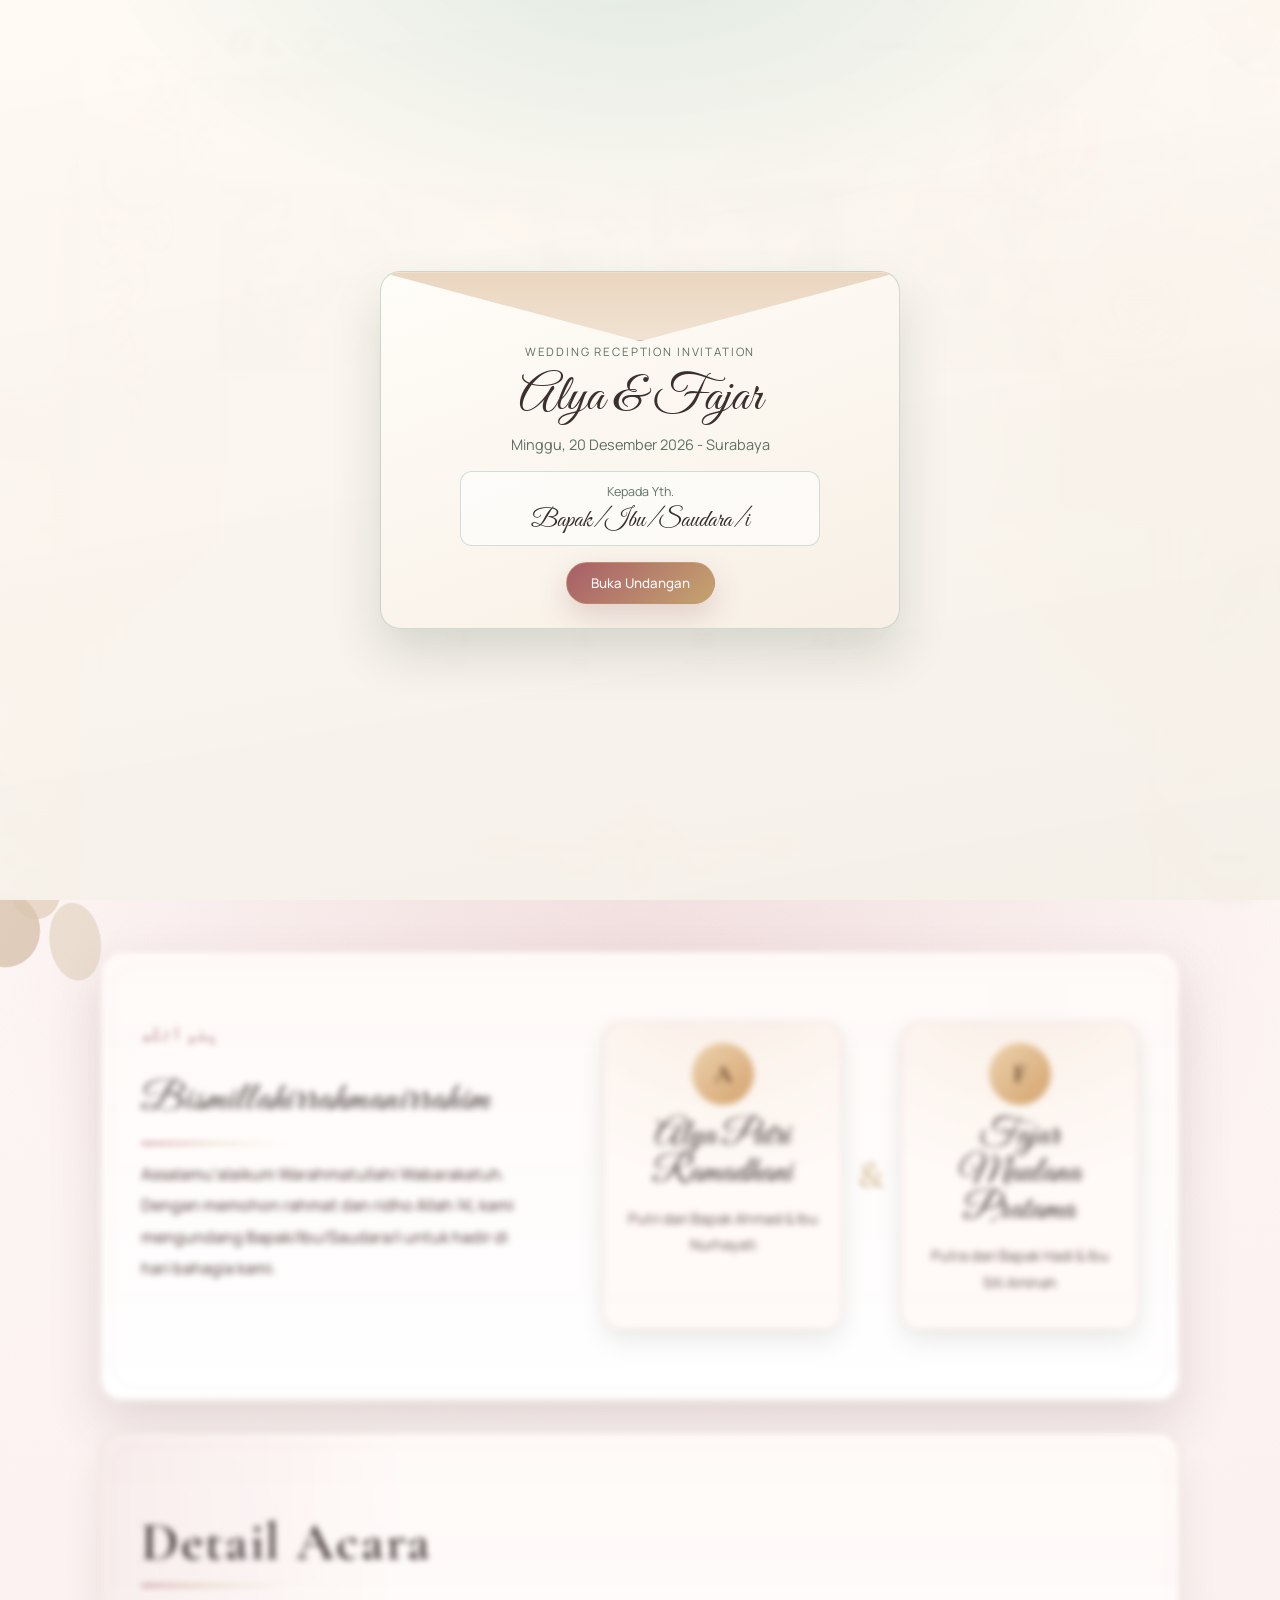
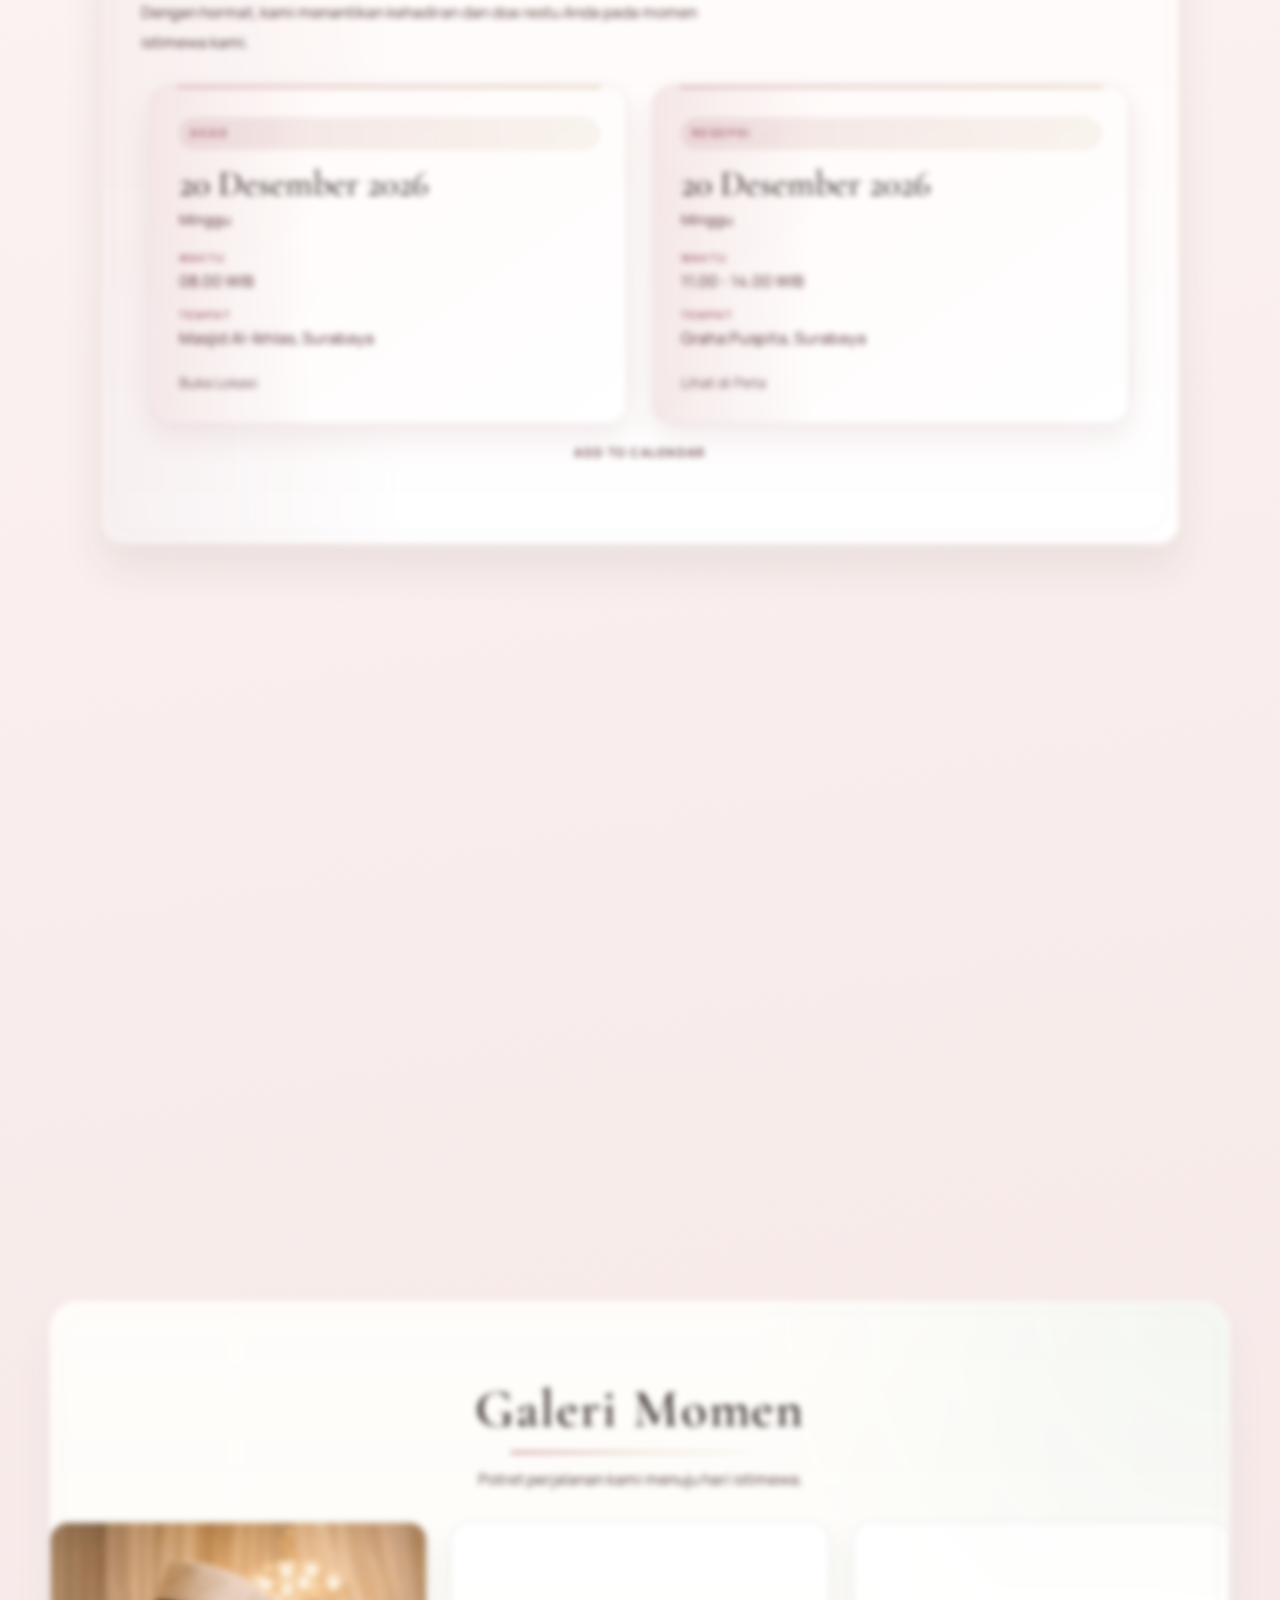
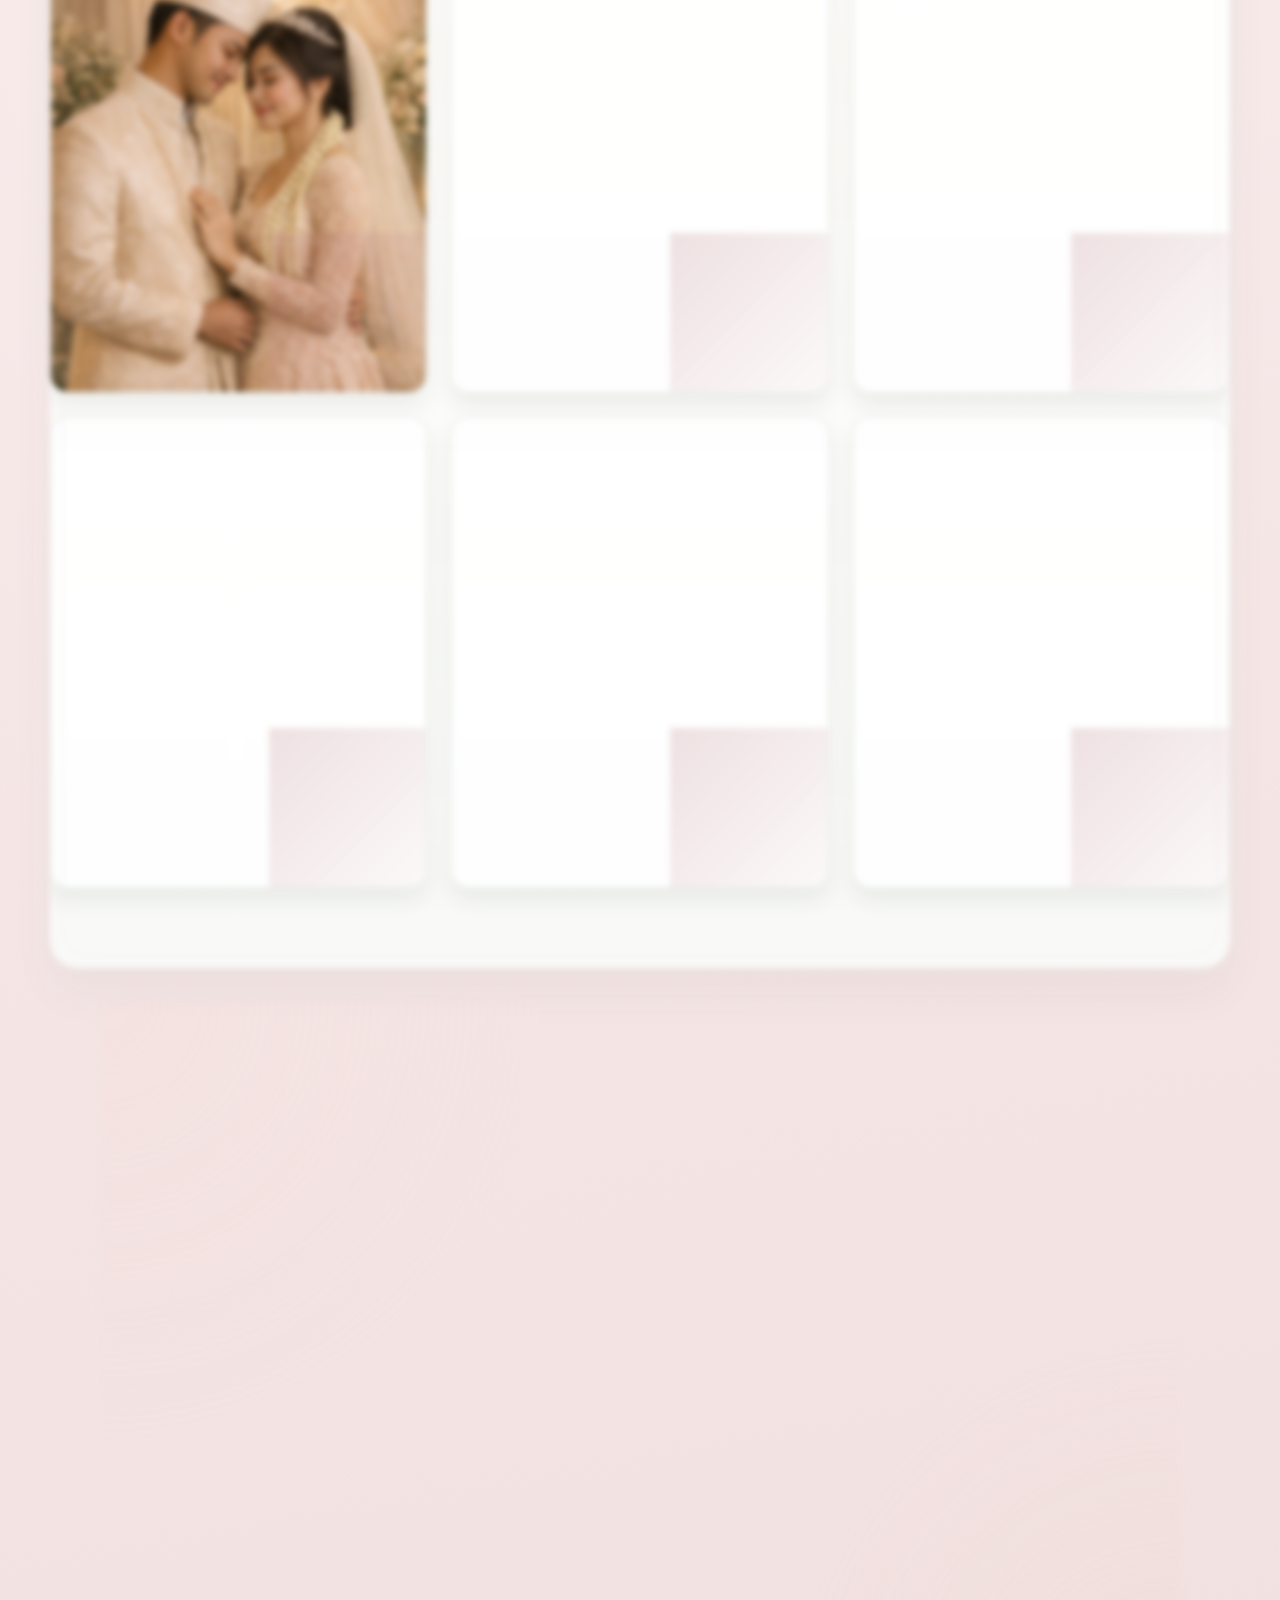
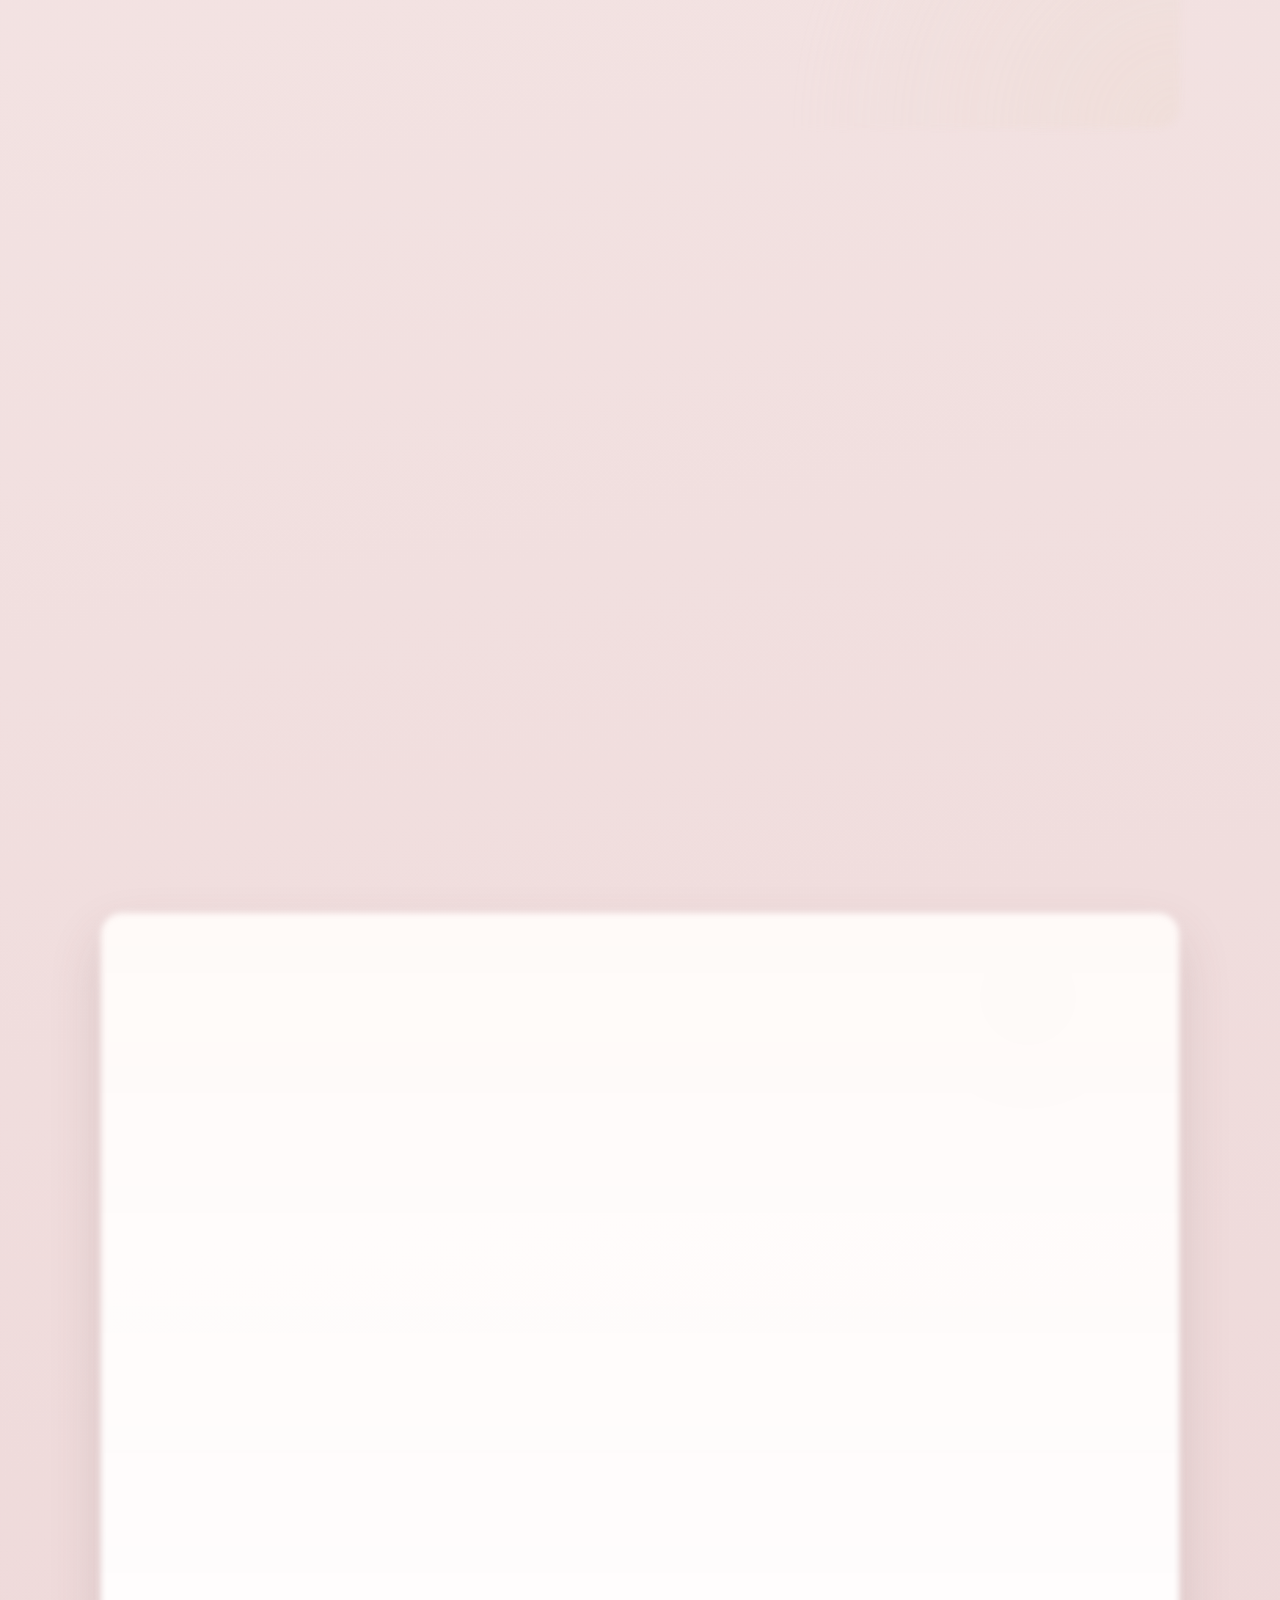
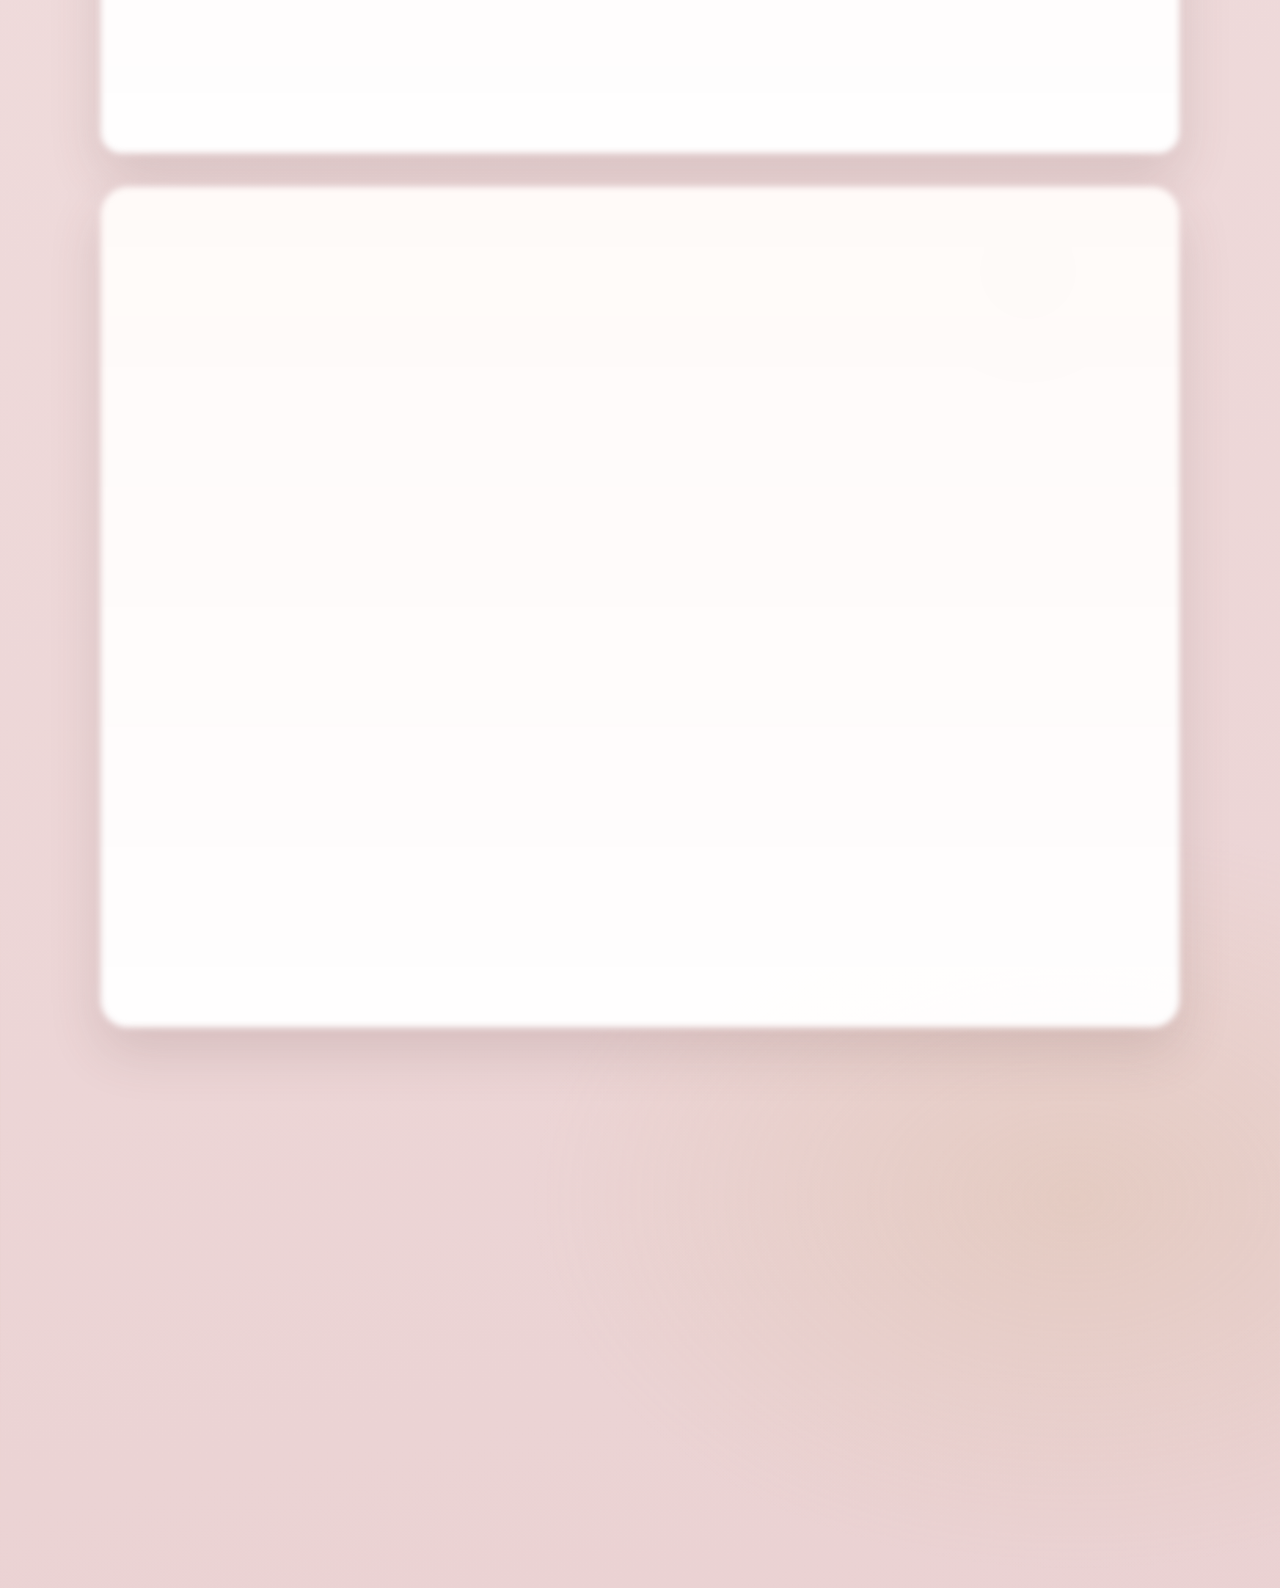
==== frontend/index.html @ bc396030 "Add flexible invitation host modes" ====
﻿<!doctype html>
<html lang="id">
<head>
  <meta charset="UTF-8" />
  <meta name="viewport" content="width=device-width, initial-scale=1.0" />
  <title>Undangan Pernikahan</title>
  <meta name="description" content="Undangan pernikahan digital dengan RSVP online." />
  <meta property="og:type" content="website" />
  <meta property="og:site_name" content="Undangan Pernikahan" />
  <meta property="og:title" content="Undangan Pernikahan" />
  <meta property="og:description" content="Undangan pernikahan digital dengan RSVP online." />
  <meta name="twitter:card" content="summary" />
  <meta name="twitter:title" content="Undangan Pernikahan" />
  <meta name="twitter:description" content="Undangan pernikahan digital dengan RSVP online." />
  <link rel="preconnect" href="https://fonts.googleapis.com">
  <link rel="preconnect" href="https://fonts.gstatic.com" crossorigin>
  <link rel="preconnect" href="https://drive.google.com" crossorigin>
  <link rel="preconnect" href="https://drive.usercontent.google.com" crossorigin>
  <link href="https://fonts.googleapis.com/css2?family=Amiri:wght@400;700&family=Cormorant+Garamond:wght@500;600;700&family=Forum&family=Great+Vibes&family=Manrope:wght@400;500;600;700&family=Montserrat:wght@400;500;600;700;800&family=Mr+Dafoe&family=Open+Sans:wght@400;600;700&family=Pinyon+Script&display=swap" rel="stylesheet">
  <link rel="stylesheet" href="style.css" />
  <link rel="stylesheet" href="css/themes/botanical.css" />
  <link rel="stylesheet" href="css/themes/rose.css" />
  <link rel="stylesheet" href="css/themes/royal.css" />
  <link rel="stylesheet" href="css/themes/luxury-gold.css" />
  <link rel="stylesheet" href="css/themes/minimal.css" />
</head>
<body class="is-loading invitation-locked" aria-busy="true">
  <div class="texture"></div>
  <div class="aura aura-left"></div>
  <div class="aura aura-right"></div>
  <div id="leafLayer" class="leaf-layer" aria-hidden="true"></div>
  <div id="flowerLayer" class="flower-layer" aria-hidden="true"></div>
  <div id="pageLoader" class="page-loader" role="status" aria-live="polite">
    <div class="loader-dot"></div>
    <p id="loaderText">Memuat data undangan dari Sheet...</p>
    <button id="loaderRetry" class="loader-retry" type="button" hidden>Coba Lagi</button>
  </div>
  <div id="invitationGate" class="invitation-gate" role="dialog" aria-modal="true" aria-label="Buka undangan">
    <div class="gate-envelope">
      <p class="gate-overline">Wedding Reception Invitation</p>
      <h2 id="gateNames">Alya &amp; Fajar</h2>
      <p id="gateDatePlace">Minggu, 20 Desember 2026 • Surabaya</p>
      <div class="gate-recipient">
        <p>Kepada Yth.</p>
        <h3 id="gateGuestName">Bapak/Ibu/Saudara/i</h3>
      </div>
      <button id="openInvitationBtn" class="btn gate-open-btn" type="button">Buka Undangan</button>
    </div>
  </div>

  <header class="topbar">
    <a href="#home" class="brand" id="brandInitials">A & F</a>
    <nav>
      <a href="#mempelai" data-section-nav="couple">Mempelai</a>
      <a href="#acara" data-section-nav="event">Acara</a>
      <a href="#rsvp" data-section-nav="rsvp">RSVP</a>
    </nav>
  </header>

  <section id="home" class="hero section reveal">
    <div class="hero-cloud-photo" id="heroCloudPhoto" aria-hidden="true"></div>
    <div class="hero-title-block">
      <h1><span id="heroBrideShort">Alya</span> <span class="amp">&</span> <span id="heroGroomShort">Fajar</span></h1>
      <p class="subtitle" id="heroDatePlace">Minggu, 20 Desember 2026 • Surabaya</p>
    </div>

    <div class="hero-actions">
      <a href="#rsvp" class="btn">Konfirmasi Kehadiran</a>
      <a href="#acara" class="hero-text-link">Lihat Detail Acara</a>
    </div>

    <div class="countdown" id="countdown" aria-live="polite">
      <div id="cdCardDays" class="countdown-item">
        <strong id="cdDays">0</strong>
        <span>Hari</span>
      </div>
      <div id="cdCardHours" class="countdown-item">
        <strong id="cdHours">0</strong>
        <span>Jam</span>
      </div>
      <div id="cdCardMinutes" class="countdown-item">
        <strong id="cdMinutes">0</strong>
        <span>Menit</span>
      </div>
      <div id="cdCardSeconds" class="countdown-item">
        <strong id="cdSeconds">0</strong>
        <span>Detik</span>
      </div>
    </div>
  </section>

  <main>
    <section id="mempelai" class="section card reveal mempelai-intro">
      <p class="section-kicker">&#x628;&#x650;&#x633;&#x652;&#x645;&#x650; &#x671;&#x644;&#x644;&#x64E;&#x651;&#x647;&#x650;</p>
      <h2 class="bismillah-title">Bismillahirrahmanirrahim</h2>
      <div id="hostIntroBlock" class="host-intro" hidden>
        <p class="section-kicker">Turut Mengundang</p>
        <h3 id="hostNamesText"></h3>
      </div>
      <p id="invitationLead" class="lead">
        Assalamu'alaikum Warahmatullahi Wabarakatuh. Dengan memohon rahmat dan ridho Allah ﷻ,
        kami mengundang Bapak/Ibu/Saudara/i untuk hadir di hari bahagia kami.
      </p>

      <div class="couple-grid">
        <article class="profile">
          <div class="avatar" id="avatarBride">A</div>
          <h3 id="brideFullName">Alya Putri Ramadhani</h3>
          <p id="brideParents">Putri dari Bapak Ahmad & Ibu Nurhayati</p>
        </article>

        <div class="connector">&</div>

        <article class="profile">
          <div class="avatar" id="avatarGroom">F</div>
          <h3 id="groomFullName">Fajar Maulana Pratama</h3>
          <p id="groomParents">Putra dari Bapak Hadi & Ibu Siti Aminah</p>
        </article>
      </div>
    </section>

    <section id="acara" class="section card reveal">
      <h2>Detail Acara</h2>
      <p class="lead">Dengan hormat, kami menantikan kehadiran dan doa restu Anda pada momen istimewa kami.</p>
      <div class="event-grid">
        <article id="akadCard" class="event-item">
          <p class="event-tag">Akad</p>
          <h3 id="akadDate">Minggu, 20 Desember 2026</h3>
          <div class="event-meta">
            <p><span class="event-label">Waktu</span><span id="akadTime">08.00 WIB</span></p>
            <p><span class="event-label">Tempat</span><span id="akadVenue">Masjid Al-Ikhlas, Surabaya</span></p>
          </div>
          <a class="text-link" id="akadMap" href="https://maps.google.com" target="_blank" rel="noopener noreferrer">Buka Lokasi</a>
        </article>

        <article id="resepsiCard" class="event-item">
          <p class="event-tag">Resepsi</p>
          <h3 id="resepsiDate">Minggu, 20 Desember 2026</h3>
          <div class="event-meta">
            <p><span class="event-label">Waktu</span><span id="resepsiTime">11.00 - 14.00 WIB</span></p>
            <p><span class="event-label">Tempat</span><span id="resepsiVenue">Graha Puspita, Surabaya</span></p>
          </div>
          <a class="text-link" id="resepsiMap" href="#peta">Lihat di Peta</a>
        </article>
      </div>
      <p class="event-utility">
        <a id="addToCalendarLink" href="#" target="_blank" rel="noopener noreferrer">Add to Calendar</a>
      </p>
    </section>

    <section id="peta" class="section map-section reveal">
      <h2>Lokasi Resepsi</h2>
      <p class="lead">Silakan cek peta berikut agar perjalanan Anda lebih mudah.</p>
      <div class="map-grid">
        <article class="map-card">
          <p class="event-tag">Lokasi Resepsi</p>
          <div class="map-frame-wrap">
            <iframe id="resepsiMapEmbed" title="Peta Lokasi Resepsi" loading="lazy" referrerpolicy="no-referrer-when-downgrade"></iframe>
            <div class="map-placeholder">
              <p>Lihat lokasi di Google Maps</p>
            </div>
          </div>
          <a class="text-link" id="resepsiMapOpen" href="https://maps.google.com" target="_blank" rel="noopener noreferrer">Buka di Google Maps</a>
        </article>
      </div>
    </section>

    <section id="galeri" class="section gallery-section reveal">
      <h2>Galeri Momen</h2>
      <p class="lead">Potret perjalanan kami menuju hari istimewa.</p>
      <div id="galleryGrid" class="gallery-grid"></div>
    </section>

    <section id="loveStory" class="section card reveal">
      <h2>Love Story</h2>
      <div class="timeline">
        <article>
          <div class="timeline-content">
            <p class="year" id="storyYear1">2021</p>
            <h3 id="storyTitle1">Pertama Bertemu</h3>
            <p id="storyDesc1">Kami bertemu dalam sebuah kegiatan komunitas dan mulai saling mengenal lebih dekat.</p>
          </div>
          <img id="storyPhoto1" class="story-moon" src="assets/photos/foto-1.svg" alt="Momen love story 1" loading="lazy" decoding="async" />
        </article>

        <article>
          <div class="timeline-content">
            <p class="year" id="storyYear2">2023</p>
            <h3 id="storyTitle2">Lamaran</h3>
            <p id="storyDesc2">Dengan restu keluarga, kami melangkah ke tahap yang lebih serius untuk masa depan bersama.</p>
          </div>
          <img id="storyPhoto2" class="story-moon" src="assets/photos/foto-2.svg" alt="Momen love story 2" loading="lazy" decoding="async" />
        </article>

        <article>
          <div class="timeline-content">
            <p class="year" id="storyYear3">2026</p>
            <h3 id="storyTitle3">Hari Pernikahan</h3>
            <p id="storyDesc3">InsyaAllah kami menyempurnakan separuh agama dan memulai perjalanan rumah tangga.</p>
          </div>
          <img id="storyPhoto3" class="story-moon" src="assets/photos/foto-3.svg" alt="Momen love story 3" loading="lazy" decoding="async" />
        </article>
      </div>
    </section>

    <section id="faithSection" class="section card reveal quran-card">
      <h2>Doa, Ayat, dan Hadist Pernikahan</h2>
      <article id="quranBlock" class="faith-block">
        <h3 class="faith-title">Ayat Al-Quran</h3>
        <p class="quran-ar" id="quranAyatArab">&#x648;&#x64E;&#x645;&#x650;&#x646;&#x652; &#x622;&#x64A;&#x64E;&#x627;&#x62A;&#x650;&#x647;&#x650; &#x623;&#x64E;&#x646;&#x652; &#x62E;&#x64E;&#x644;&#x64E;&#x642;&#x64E; &#x644;&#x64E;&#x643;&#x64F;&#x645;&#x652; &#x645;&#x650;&#x646;&#x652; &#x623;&#x64E;&#x646;&#x652;&#x641;&#x64F;&#x633;&#x650;&#x643;&#x64F;&#x645;&#x652; &#x623;&#x64E;&#x632;&#x652;&#x648;&#x64E;&#x627;&#x62C;&#x64B;&#x627; &#x644;&#x650;&#x62A;&#x64E;&#x633;&#x652;&#x643;&#x64F;&#x646;&#x64F;&#x648;&#x627; &#x625;&#x650;&#x644;&#x64E;&#x64A;&#x652;&#x647;&#x64E;&#x627; &#x648;&#x64E;&#x62C;&#x64E;&#x639;&#x64E;&#x644;&#x64E; &#x628;&#x64E;&#x64A;&#x652;&#x646;&#x64E;&#x643;&#x64F;&#x645;&#x652; &#x645;&#x64E;&#x648;&#x64E;&#x62F;&#x64E;&#x651;&#x629;&#x64B; &#x648;&#x64E;&#x631;&#x64E;&#x62D;&#x652;&#x645;&#x64E;&#x629;&#x64B;</p>
        <p id="quranAyatTrans">Dan di antara tanda-tanda kekuasaan-Nya ialah Dia menciptakan untukmu pasangan hidup dari jenismu sendiri supaya kamu cenderung dan merasa tenteram kepadanya, dan dijadikan-Nya di antaramu rasa kasih dan sayang.</p>
        <p class="quran-ref" id="quranAyatRef">QS. Ar-Rum: 21</p>
      </article>

      <article id="hadithBlock" class="faith-block">
        <h3 class="faith-title">Hadist Nabi</h3>
        <p class="faith-text" id="hadithText">"Sebaik-baik kalian adalah yang paling baik kepada istrinya, dan aku adalah yang paling baik kepada istriku."</p>
        <p class="quran-ref" id="hadithReference">HR. Tirmidzi</p>
      </article>

      <article id="doaBlock" class="faith-block">
        <h3 class="faith-title">Doa Pernikahan</h3>
        <p class="faith-text" id="marriageDoaText">"Barakallahu laka, wa baraka 'alaika, wa jama'a bainakuma fii khair."</p>
        <p class="quran-ref" id="marriageDoaReference">Semoga Allah memberkahimu, memberkahi atasmu, dan mengumpulkan kalian berdua dalam kebaikan.</p>
      </article>
    </section>

    <section id="giftSection" class="section card reveal gift-section">
      <h2 id="giftSectionTitle">Wedding Gift</h2>
      <p id="giftSectionSubtitle" class="lead">Doa restu Anda adalah hadiah terindah. Jika berkenan, Anda dapat mengirimkan tanda kasih melalui metode berikut.</p>
      <div id="giftCategoryTabs" class="gift-category-tabs" role="tablist" aria-label="Pilih jenis hadiah"></div>
      <div id="giftAccountsList" class="gift-accounts-list"></div>
    </section>

    <section id="rsvp" class="section card reveal">
      <h2>RSVP & Ucapan</h2>
      <p class="lead">Mohon konfirmasi kehadiran Anda melalui form berikut.</p>
      <div class="rsvp-pill-row" aria-hidden="true">
        <span>Konfirmasi cepat</span>
        <span>Ucapan & doa</span>
        <span>Data aman tersimpan</span>
      </div>
      <div class="rsvp-layout">
        <form id="rsvpForm" class="rsvp-form">
          <p id="rsvpModeHint" class="rsvp-mode-hint">Mode personal aktif. Nama tamu bisa langsung dikonfirmasi melalui form ini.</p>
          <div class="rsvp-grid">
            <label>
              <span id="rsvpNameLabel">Nama Tamu</span>
              <input type="text" id="inputNama" name="nama" required placeholder="Nama tamu" />
            </label>
            <label>
              <span id="rsvpCountLabel">Jumlah Tamu</span>
              <input type="number" name="jumlah" min="1" max="10" required />
            </label>
            <label>
              Kehadiran
              <select name="kehadiran" required>
                <option value="Hadir">Hadir</option>
                <option value="Tidak Hadir">Tidak Hadir</option>
              </select>
            </label>
            <label>
              Ucapan & Doa
              <textarea name="ucapan" rows="4" placeholder="Tulis doa dan ucapan terbaik..."></textarea>
            </label>
          </div>
          <button type="submit" class="btn rsvp-submit">Kirim RSVP</button>
          <p id="formStatus" class="status" aria-live="polite"></p>
        </form>

        <aside class="wishes-panel">
          <div class="wishes-head">
            <div>
              <h3>Ucapan Terbaru</h3>
              <p id="wishesMeta">Memuat ucapan...</p>
            </div>
            <button id="wishesToggle" class="wishes-toggle" type="button" aria-expanded="true">Lihat</button>
          </div>
          <div id="wishesList" class="wishes-list" aria-live="polite">
            <p class="wishes-empty">Belum ada ucapan.</p>
          </div>
        </aside>

      </div>
    </section>

    <section class="section closing-section reveal">
      <p class="section-kicker">Terima Kasih</p>
      <h2>Doa dan Kehadiran Anda Sangat Berarti</h2>
      <p class="lead">Merupakan suatu kehormatan dan kebahagiaan bagi kami apabila Bapak/Ibu/Saudara/i berkenan hadir serta memberikan doa restu.</p>
    </section>
  </main>

  <footer class="section footer reveal">
    <p class="footer-names" id="footerNames">Alya & Fajar</p>
  </footer>

  <button id="musicToggle" class="music-toggle" type="button" aria-label="Putar musik">Music</button>
  <audio id="bgMusic" loop preload="none"></audio>

  <script src="config.js" defer></script>
  <script type="module" src="script.js"></script>
</body>
</html>
---- frontend/style.css ----
:root {
  --bg: #f4efe7;
  --paper: #fffaf4;
  --ink: #1f2a24;
  --muted: #64766b;
  --sage: #4f7764;
  --sage-soft: #d4e4d9;
  --champagne: #d8b07d;
  --line: rgba(79, 119, 100, 0.24);
  --shadow: 0 24px 50px rgba(35, 58, 47, 0.14);
  --body-bg:
    radial-gradient(980px 640px at 50% 15%, rgba(255, 237, 242, 0.48) 0%, rgba(255, 237, 242, 0) 72%),
    radial-gradient(860px 560px at 50% 100%, rgba(249, 230, 217, 0.4) 0%, rgba(249, 230, 217, 0) 74%),
    linear-gradient(170deg, #fffaf8, #f8efe8);
  --texture-opacity: 0.24;
  --sparkle-opacity: 0;
  --aura-left-color: #b9d8c3;
  --aura-right-color: #f0d8bb;
  --hero-photo-opacity: 0.26;
  --hero-photo-filter: saturate(0.66) brightness(1.03);
  --hero-parallax-y: 0px;
  --hero-title-parallax-y: 0px;
  --aura-left-y: 0px;
  --aura-right-y: 0px;
  --texture-y: 0px;
  --font-body: "Manrope", sans-serif;
  --font-heading: "Cormorant Garamond", serif;
  --font-display: "Cormorant Garamond", serif;
  --font-accent: "Manrope", sans-serif;
  --body-font-size: 14px;
  --body-line-height: 1.6;
  --heading-font-weight: 600;
  --heading-line-height: 1.02;
  --heading-letter-spacing: -0.015em;
  --hero-name-font-size: clamp(3rem, 8vw, 6rem);
  --hero-name-font-weight: 400;
  --hero-name-line-height: 0.95;
  --hero-name-letter-spacing: 0;
}

* {
  box-sizing: border-box;
}

html {
  scroll-behavior: smooth;
}

body {
  margin: 0;
  min-height: 100vh;
  color: var(--ink);
  font-family: var(--font-body);
  font-size: var(--body-font-size);
  line-height: var(--body-line-height);
  background: var(--body-bg);
}

/* === FONT SYSTEM === */
body,
p,
span,
a,
button,
input,
textarea,
select {
  font-family: var(--font-body);
}

h1,
h1 span,
.hero-title,
.hero-title *,
.hero-name,
.hero-name * {
  font-family: var(--font-display);
}

h2,
h2 span,
h3,
h3 span,
.section-title,
.section-title * {
  font-family: var(--font-heading);
}

body::before,
body::after {
  content: "";
  position: fixed;
  pointer-events: none;
  z-index: 0;
  width: 360px;
  height: 360px;
  opacity: 0.52;
  background-repeat: no-repeat;
  background-size: contain;
}

body::before {
  right: -94px;
  top: -88px;
  transform: rotate(6deg);
  background-image:
    radial-gradient(ellipse at 78% 14%, rgba(188, 154, 114, 0.86) 0 34px, rgba(188, 154, 114, 0) 35px),
    radial-gradient(ellipse at 69% 24%, rgba(198, 166, 126, 0.76) 0 22px, rgba(198, 166, 126, 0) 23px),
    radial-gradient(ellipse at 87% 28%, rgba(176, 141, 102, 0.66) 0 20px, rgba(176, 141, 102, 0) 21px),
    radial-gradient(ellipse at 64% 33%, rgba(231, 196, 202, 0.82) 0 24px, rgba(231, 196, 202, 0) 25px),
    radial-gradient(ellipse at 74% 40%, rgba(245, 214, 219, 0.88) 0 17px, rgba(245, 214, 219, 0) 18px),
    radial-gradient(ellipse at 57% 45%, rgba(244, 222, 224, 0.82) 0 13px, rgba(244, 222, 224, 0) 14px),
    radial-gradient(ellipse at 56% 23%, rgba(205, 183, 147, 0.72) 0 25px, rgba(205, 183, 147, 0) 26px),
    radial-gradient(circle at 62% 40%, rgba(168, 136, 102, 0.35) 0 7px, rgba(168, 136, 102, 0) 8px),
    radial-gradient(circle at 71% 47%, rgba(183, 150, 117, 0.34) 0 6px, rgba(183, 150, 117, 0) 7px),
    radial-gradient(circle at 84% 41%, rgba(188, 149, 115, 0.26) 0 4px, rgba(188, 149, 115, 0) 5px);
}

body::after {
  left: -104px;
  bottom: -98px;
  transform: rotate(-8deg);
  background-image:
    radial-gradient(ellipse at 26% 78%, rgba(188, 154, 114, 0.84) 0 35px, rgba(188, 154, 114, 0) 36px),
    radial-gradient(ellipse at 36% 69%, rgba(205, 173, 134, 0.76) 0 24px, rgba(205, 173, 134, 0) 25px),
    radial-gradient(ellipse at 19% 63%, rgba(175, 140, 102, 0.66) 0 20px, rgba(175, 140, 102, 0) 21px),
    radial-gradient(ellipse at 44% 58%, rgba(230, 197, 203, 0.82) 0 24px, rgba(230, 197, 203, 0) 25px),
    radial-gradient(ellipse at 34% 50%, rgba(245, 214, 219, 0.9) 0 16px, rgba(245, 214, 219, 0) 17px),
    radial-gradient(ellipse at 53% 46%, rgba(244, 221, 223, 0.84) 0 14px, rgba(244, 221, 223, 0) 15px),
    radial-gradient(ellipse at 45% 84%, rgba(206, 184, 150, 0.7) 0 25px, rgba(206, 184, 150, 0) 26px),
    radial-gradient(circle at 38% 53%, rgba(167, 132, 98, 0.36) 0 7px, rgba(167, 132, 98, 0) 8px),
    radial-gradient(circle at 30% 59%, rgba(183, 148, 114, 0.34) 0 6px, rgba(183, 148, 114, 0) 7px),
    radial-gradient(circle at 48% 64%, rgba(188, 149, 115, 0.26) 0 4px, rgba(188, 149, 115, 0) 5px);
}

body.is-loading {
  overflow: hidden;
}

body.gallery-lightbox-open {
  overflow: hidden;
}

body.is-loading .topbar,
body.is-loading .hero,
body.is-loading main,
body.is-loading .footer,
body.is-loading .music-toggle {
  visibility: hidden;
}

body.invitation-locked {
  overflow: hidden;
}

body.invitation-locked .topbar,
body.invitation-locked .hero,
body.invitation-locked main,
body.invitation-locked .footer,
body.invitation-locked .music-toggle {
  filter: blur(3px);
  pointer-events: none;
  user-select: none;
}

.texture {
  position: fixed;
  inset: 0;
  z-index: -3;
  pointer-events: none;
  opacity: var(--texture-opacity);
  transform: translate3d(0, var(--texture-y), 0);
  background:
    radial-gradient(rgba(255, 255, 255, 0.18) 1px, transparent 1px),
    linear-gradient(180deg, rgba(255, 255, 255, 0.24), rgba(255, 255, 255, 0.1)),
    url("assets/photos/bg-floral-frame.jpg");
  background-size: 4px 4px, cover, cover;
  background-position: 0 0, center, center top;
  background-repeat: repeat, no-repeat, no-repeat;
  filter: saturate(1.05);
}

.texture::before {
  content: "";
  position: absolute;
  inset: 0;
  opacity: var(--sparkle-opacity);
  background:
    radial-gradient(circle at 16% 18%, rgba(255, 255, 255, 0.92) 0 1px, transparent 2px),
    radial-gradient(circle at 72% 24%, rgba(255, 244, 210, 0.8) 0 1px, transparent 2px),
    radial-gradient(circle at 88% 56%, rgba(255, 255, 255, 0.82) 0 1px, transparent 2px),
    radial-gradient(circle at 28% 78%, rgba(255, 240, 219, 0.76) 0 1px, transparent 2px);
  background-size: 220px 220px, 260px 260px, 240px 240px, 300px 300px;
  animation: theme-sparkle 8s ease-in-out infinite alternate;
}

.invitation-gate {
  position: fixed;
  inset: 0;
  z-index: 190;
  display: none;
  align-items: center;
  justify-content: center;
  padding: 24px;
  background:
    radial-gradient(900px 500px at 50% -8%, rgba(212, 228, 217, 0.74), transparent 62%),
    linear-gradient(170deg, rgba(255, 250, 244, 0.95), rgba(244, 239, 231, 0.97));
}

body.invitation-locked:not(.is-loading) .invitation-gate {
  display: flex;
}

.gate-envelope {
  position: relative;
  width: min(520px, 94vw);
  border-radius: 20px;
  border: 1px solid rgba(79, 119, 100, 0.26);
  padding: 62px 24px 24px;
  text-align: center;
  background: linear-gradient(160deg, #fffdf8, #f7efe5);
  box-shadow: 0 24px 48px rgba(56, 76, 66, 0.18);
  overflow: hidden;
}

.gate-envelope::before {
  content: "";
  position: absolute;
  left: 50%;
  top: 0;
  transform: translateX(-50%);
  width: 100%;
  height: 68px;
  clip-path: polygon(50% 100%, 100% 0, 0 0);
  background: linear-gradient(180deg, #ead6bf, #f0e2d2);
  border-bottom: 1px solid rgba(79, 119, 100, 0.18);
  transform-origin: top center;
}

.invitation-gate.is-opening .gate-envelope::before {
  animation: flap-open 0.62s ease forwards;
}

.gate-overline {
  margin: 0;
  text-transform: uppercase;
  letter-spacing: 0.16em;
  color: #63756b;
  font-size: 0.72rem;
}

.gate-envelope h2 {
  margin-top: 10px;
  font-family: var(--font-display);
  font-weight: 400;
  letter-spacing: 0;
  font-size: clamp(2rem, 8vw, 3.2rem);
}

.gate-envelope p {
  margin: 8px 0 0;
  color: #5d7065;
}

.gate-recipient {
  margin: 14px auto 0;
  width: min(360px, 100%);
  border: 1px solid rgba(79, 119, 100, 0.24);
  border-radius: 12px;
  background: rgba(255, 255, 255, 0.6);
  padding: 10px 12px;
}

.gate-recipient p {
  margin: 0;
  font-size: 0.78rem;
  color: #62746a;
}

.gate-recipient h3 {
  margin: 4px 0 0;
  font-family: var(--font-display);
  font-weight: 400;
  letter-spacing: 0;
  font-size: clamp(1.2rem, 4.6vw, 1.58rem);
  line-height: 1.1;
}

.gate-open-btn {
  margin-top: 16px;
}

@keyframes flap-open {
  0% {
    transform: translateX(-50%) rotateX(0deg);
    opacity: 1;
  }

  100% {
    transform: translateX(-50%) rotateX(-86deg);
    opacity: 0.72;
  }
}

.aura {
  position: fixed;
  z-index: -2;
  pointer-events: none;
  width: 42vmax;
  aspect-ratio: 1;
  border-radius: 50%;
  filter: blur(46px);
  opacity: 0.35;
  will-change: transform;
}

.aura-left {
  left: -20vmax;
  top: 8vmax;
  background: var(--aura-left-color);
  transform: translate3d(0, var(--aura-left-y), 0);
}

.aura-right {
  right: -20vmax;
  top: 16vmax;
  background: var(--aura-right-color);
  transform: translate3d(0, var(--aura-right-y), 0);
}

.topbar {
  width: min(860px, 92vw);
  margin: 12px auto 0;
  padding: 8px 14px 8px 12px;
  position: sticky;
  top: 10px;
  z-index: 40;
  display: flex;
  align-items: center;
  justify-content: space-between;
  border: 1px solid rgba(79, 119, 100, 0.12);
  border-radius: 999px;
  background:
    linear-gradient(90deg, rgba(255, 250, 244, 0.78), rgba(255, 248, 241, 0.58)),
    rgba(255, 250, 244, 0.52);
  backdrop-filter: blur(18px);
  box-shadow: 0 10px 24px rgba(44, 68, 57, 0.055);
}

.brand {
  display: inline-flex;
  align-items: center;
  gap: 10px;
  white-space: nowrap;
  line-height: 1;
  padding: 4px 8px 4px 0;
  border-radius: 0;
  border: 0;
  background: transparent;
  text-decoration: none;
  color: var(--sage);
  font-family: var(--font-display);
  font-size: 1.64rem;
  font-weight: 400;
  letter-spacing: 0;
}

.brand-letter {
  min-width: 0.72em;
  display: inline-grid;
  place-items: center;
  border-radius: 999px;
  color: currentColor;
  background: transparent;
  box-shadow: none;
  font-family: inherit;
  font-weight: inherit;
  letter-spacing: inherit;
}

.brand-sep {
  color: var(--champagne);
  font-size: 0.92em;
  margin-top: -1px;
  opacity: 0.92;
}

.topbar nav {
  display: flex;
  flex-wrap: nowrap;
  gap: 8px;
  overflow-x: auto;
  scrollbar-width: none;
  align-items: center;
}

.topbar nav::-webkit-scrollbar {
  display: none;
}

.topbar nav a {
  text-decoration: none;
  color: var(--ink);
  font-weight: 600;
  font-size: 0.7rem;
  letter-spacing: 0.08em;
  white-space: nowrap;
  opacity: 0.62;
  padding: 7px 10px;
  border-radius: 999px;
  transition: background 0.24s ease, color 0.24s ease, opacity 0.24s ease, transform 0.24s ease;
}

.topbar nav a:hover,
.topbar nav a:focus-visible {
  background: rgba(255, 255, 255, 0.54);
  color: #345141;
  opacity: 1;
  transform: translateY(-1px);
}

.topbar nav a + a {
  margin-left: 0;
  padding-left: 12px;
}

.section {
  position: relative;
  width: min(1080px, 93vw);
  margin: 0 auto;
  padding: 80px 40px;
  text-align: left;
}

body[data-theme] {
  --section-ornament-url: url("assets/ornaments/royal-divider.svg");
  --section-ornament-color: var(--champagne);
  --section-ornament-opacity: 0.18;
}

body[data-theme] .hero::after,
body[data-theme] .closing-section::before,
body[data-theme] .closing-section::after {
  content: "";
  position: absolute;
  left: 50%;
  width: min(430px, 64vw);
  height: 82px;
  pointer-events: none;
  background-color: var(--section-ornament-color);
  -webkit-mask: var(--section-ornament-url) center / contain no-repeat;
  mask: var(--section-ornament-url) center / contain no-repeat;
  opacity: var(--section-ornament-opacity);
  z-index: 0;
}

body[data-theme] .hero::after {
  bottom: clamp(28px, 6vh, 72px);
  transform: translateX(-50%) rotate(180deg);
}

body[data-theme] .closing-section::before {
  top: 10px;
  transform: translateX(-50%);
}

body[data-theme] .closing-section::after {
  bottom: 10px;
  transform: translateX(-50%) rotate(180deg);
}

.section > * + * {
  margin-top: 14px;
}

main {
  display: grid;
  gap: 32px;
  padding: 8px 0 52px;
}

.hero {
  position: relative;
  isolation: isolate;
  min-height: 96vh;
  display: grid;
  place-content: center;
  text-align: center;
  gap: 24px;
}

.hero > * {
  position: relative;
  z-index: 2;
}

.hero-cloud-photo {
  position: absolute;
  left: 50%;
  top: 27%;
  transform: translate3d(-50%, calc(-50% + var(--hero-parallax-y)), 0);
  width: min(840px, 94vw);
  aspect-ratio: 16 / 8.8;
  border-radius: 36px;
  background:
    linear-gradient(145deg, rgba(255, 255, 255, 0.26), rgba(255, 255, 255, 0.12)),
    url("assets/photos/foto-1.svg") center 36%/cover no-repeat;
  opacity: var(--hero-photo-opacity);
  z-index: 0;
  box-shadow: 0 22px 46px rgba(42, 65, 55, 0.12);
  overflow: hidden;
  filter: var(--hero-photo-filter);
  will-change: transform;
}

.hero-cloud-photo::before,
.hero-cloud-photo::after {
  content: "";
  position: absolute;
  left: 0;
  width: 100%;
  pointer-events: none;
}

.hero-cloud-photo::before {
  bottom: -22px;
  height: 42%;
  background:
    radial-gradient(circle at 8% 50%, #fcfaf7 0 21%, transparent 22%),
    radial-gradient(circle at 26% 65%, #fcfaf7 0 22%, transparent 23%),
    radial-gradient(circle at 44% 50%, #fcfaf7 0 23%, transparent 24%),
    radial-gradient(circle at 62% 68%, #fcfaf7 0 22%, transparent 23%),
    radial-gradient(circle at 80% 53%, #fcfaf7 0 21%, transparent 22%),
    radial-gradient(circle at 96% 64%, #fcfaf7 0 19%, transparent 20%);
}

.hero-cloud-photo::after {
  top: -36px;
  height: 30%;
  background:
    radial-gradient(circle at 14% 72%, rgba(252, 250, 247, 0.84) 0 18%, transparent 19%),
    radial-gradient(circle at 36% 64%, rgba(252, 250, 247, 0.88) 0 19%, transparent 20%),
    radial-gradient(circle at 58% 73%, rgba(252, 250, 247, 0.86) 0 18%, transparent 19%),
    radial-gradient(circle at 78% 68%, rgba(252, 250, 247, 0.84) 0 17%, transparent 18%);
}

.overline {
  margin: 0;
  text-transform: uppercase;
  letter-spacing: 0.28em;
  color: var(--muted);
  font-size: 0.68rem;
  font-weight: 700;
  opacity: 0.82;
}

.hero-title-block {
  width: min(760px, 100%);
  margin: 0 auto;
  padding: 20px 18px 14px;
  border-radius: 32px;
  background: linear-gradient(180deg, rgba(255, 252, 248, 0.52), rgba(255, 252, 248, 0.16));
  box-shadow: 0 18px 34px rgba(63, 82, 72, 0.05);
  backdrop-filter: blur(8px);
  transform: translate3d(0, var(--hero-title-parallax-y), 0);
  will-change: transform;
}

h1,
h2,
h3 {
  margin: 0;
  font-family: var(--font-heading);
}

h1 {
  font-size: clamp(3.8rem, 9.4vw, 6.9rem);
  line-height: 0.9;
  letter-spacing: -0.03em;
  font-weight: 600;
  text-shadow: 0 10px 24px rgba(255, 250, 244, 0.22);
}

.hero-title-block h1 {
  font-family: var(--font-display);
  font-weight: 400;
  letter-spacing: 0;
}

h2 {
  position: relative;
  font-size: clamp(2.15rem, 4.6vw, 3.35rem);
  text-align: left;
  line-height: var(--heading-line-height);
  letter-spacing: var(--heading-letter-spacing);
  font-weight: var(--heading-font-weight);
  overflow-wrap: anywhere;
}

h3 {
  line-height: 1.08;
  font-weight: 600;
}

.gate-envelope h2,
.gate-recipient h3,
.hero h1 {
  text-align: center;
}

.bismillah-title {
  font-size: clamp(1.72rem, 6.2vw, 3rem);
  line-height: 1.12;
  overflow-wrap: normal;
  word-break: normal;
  hyphens: none;
  text-wrap: balance;
}

.amp {
  color: var(--champagne);
  font-style: italic;
}

.hero-name {
  display: inline-flex;
  flex-wrap: wrap;
  font-family: var(--font-display);
  font-size: var(--hero-name-font-size);
  font-weight: var(--hero-name-font-weight);
  line-height: var(--hero-name-line-height);
  letter-spacing: var(--hero-name-letter-spacing);
}

.hero-name .char {
  display: inline-block;
  opacity: 0;
  transform: translateY(16px) scale(0.92);
  animation: hero-letter-in 0.52s cubic-bezier(.2, .8, .22, 1) forwards;
}

.hero-name .char.is-space {
  width: 0.35em;
}

@keyframes hero-letter-in {
  0% {
    opacity: 0;
    transform: translateY(16px) scale(0.92);
  }

  100% {
    opacity: 1;
    transform: translateY(0) scale(1);
  }
}

.subtitle {
  margin: 0;
  color: var(--muted);
  font-size: 1rem;
  font-weight: 500;
  letter-spacing: 0.02em;
  max-width: 34ch;
  margin-inline: auto;
}

.guest-badge {
  width: min(560px, 100%);
  margin: 14px auto 0;
  padding: 14px;
  border: 1px solid rgba(79, 119, 100, 0.28);
  border-radius: 16px;
  background: linear-gradient(165deg, rgba(255, 255, 255, 0.86), rgba(248, 242, 234, 0.78));
  box-shadow: 0 12px 24px rgba(53, 76, 63, 0.14);
}

.guest-badge p {
  margin: 0;
  color: var(--muted);
  font-size: 0.9rem;
}

.guest-badge h3 {
  margin-top: 4px;
  font-size: clamp(1.25rem, 3.4vw, 1.72rem);
}

.hero-actions {
  margin-top: 6px;
  display: flex;
  gap: 14px;
  justify-content: center;
  flex-wrap: wrap;
  align-items: center;
}

.hero-text-link {
  color: #486657;
  text-decoration: none;
  font-size: 0.82rem;
  font-weight: 700;
  letter-spacing: 0.1em;
  text-transform: uppercase;
}

.hero-text-link:hover {
  text-decoration: underline;
  text-underline-offset: 0.22em;
}

.countdown {
  margin-top: 20px;
  margin-bottom: 4px;
  display: grid;
  gap: 10px;
  grid-template-columns: repeat(4, minmax(0, 1fr));
  padding: 7px;
  border-radius: 22px;
  background: rgba(255, 255, 255, 0.24);
  border: 1px solid rgba(79, 119, 100, 0.14);
  transform: scale(0.92);
  transform-origin: center;
}

.countdown-item {
  position: relative;
  border-radius: 18px;
  border: 1px solid rgba(79, 119, 100, 0.14);
  background: rgba(255, 255, 255, 0.56);
  padding: 12px 8px 11px;
  box-shadow: 0 8px 18px rgba(42, 66, 54, 0.08);
  overflow: hidden;
}

.countdown-item::before {
  display: none;
}

.countdown strong {
  display: block;
  color: var(--sage);
  font-size: clamp(1.12rem, 2.7vw, 1.44rem);
  line-height: 1;
  font-variant-numeric: tabular-nums;
  text-shadow: none;
}

.countdown strong.tick {
  animation: countdown-pop 0.32s ease;
}

.countdown span {
  margin-top: 4px;
  font-size: 0.64rem;
  letter-spacing: 0.14em;
  text-transform: uppercase;
  color: #70857a;
  font-weight: 700;
}

@keyframes countdown-pop {
  0% {
    transform: translateY(4px) scale(0.92);
    opacity: 0.45;
  }

  100% {
    transform: translateY(0) scale(1);
    opacity: 1;
  }
}

.card {
  background: rgba(255, 250, 244, 0.86);
  border: 1px solid var(--line);
  border-radius: 28px;
  box-shadow: var(--shadow);
  margin-bottom: 0;
  backdrop-filter: blur(8px);
  position: relative;
  z-index: 10;
  content-visibility: auto;
  contain-intrinsic-size: 1px 680px;
}

#acara.card {
  background:
    linear-gradient(180deg, rgba(255, 252, 247, 0.95), rgba(252, 246, 238, 0.9));
  border-color: rgba(203, 175, 146, 0.42);
  box-shadow:
    0 24px 42px rgba(66, 55, 41, 0.08),
    inset 0 1px 0 rgba(255, 255, 255, 0.72);
}

.gallery-section {
  width: min(1180px, 94vw);
  padding-inline: 0;
}

.gallery-section h2,
.gallery-section .lead {
  max-width: 720px;
  margin-left: auto;
  margin-right: auto;
  text-align: center;
}

.gallery-section h2::after,
.gift-section h2::after,
.quran-card h2::after,
.closing-section h2::after {
  display: block !important;
  width: min(260px, 56vw) !important;
  margin-left: auto !important;
  margin-right: auto !important;
}

.gallery-section h2::before,
.gift-section h2::before,
.quran-card h2::before,
.closing-section h2::before {
  display: none !important;
}

#galeri.gallery-section {
  background:
    radial-gradient(circle at top right, rgba(216, 232, 221, 0.28), transparent 28%),
    linear-gradient(180deg, rgba(255, 254, 251, 0.92), rgba(249, 252, 250, 0.88));
  border-radius: 28px;
  box-shadow: 0 26px 46px rgba(55, 88, 70, 0.045);
}

#loveStory.card,
.quran-card.card {
  background: transparent;
  border: 0;
  box-shadow: none;
  backdrop-filter: none;
  padding-top: 20px;
  padding-bottom: 20px;
}

.map-section {
  width: min(1040px, 93vw);
  padding-block: 44px;
  text-align: center;
}

#loveStory.card {
  background:
    radial-gradient(circle at top left, rgba(245, 219, 213, 0.24), transparent 34%),
    radial-gradient(circle at bottom right, rgba(232, 214, 193, 0.2), transparent 30%);
  padding-top: 28px;
}

@media (min-width: 901px) {
  .mempelai-intro {
    display: grid;
    grid-template-columns: minmax(340px, 0.72fr) minmax(420px, 1fr);
    column-gap: clamp(36px, 6vw, 82px);
    align-items: center;
    padding-top: 70px;
    padding-bottom: 70px;
  }

  .mempelai-intro .section-kicker,
  .mempelai-intro .bismillah-title,
  .mempelai-intro .host-intro,
  .mempelai-intro .lead {
    grid-column: 1;
    margin-left: 0;
    margin-right: 0;
    text-align: left;
  }

  .mempelai-intro .bismillah-title {
    max-width: none;
    white-space: nowrap;
    overflow-wrap: normal;
    word-break: keep-all;
    font-size: clamp(2rem, 3.1vw, 2.85rem);
  }

  .mempelai-intro .lead {
    max-width: 46ch;
  }

  .mempelai-intro .couple-grid {
    grid-column: 2;
    grid-row: 1 / span 4;
    margin-top: 0;
  }
}

.section-kicker {
  margin: 0;
  text-align: left;
  color: var(--sage);
  letter-spacing: 0.18em;
  font-size: 0.72rem;
  font-weight: 700;
  font-family: var(--font-accent);
  text-transform: uppercase;
  opacity: 0.9;
}

.lead {
  margin: 10px 0 0;
  max-width: 560px;
  text-align: left;
  color: var(--muted);
  line-height: 1.92;
  font-size: 0.98rem;
  font-weight: 500;
  text-wrap: pretty;
}

.mempelai-intro .section-kicker {
  font-size: 0.95rem;
  letter-spacing: 0.09em;
  margin-bottom: 6px;
}

.mempelai-intro .bismillah-title {
  max-width: 28ch;
  margin-left: auto;
  margin-right: auto;
  text-wrap: balance;
}

.mempelai-intro .lead {
  max-width: 470px;
  font-size: 1rem;
  line-height: 1.95;
}

.host-intro {
  max-width: 470px;
  margin: 20px auto 0;
}

.host-intro h3 {
  margin: 8px 0 0;
  font-family: var(--font-display);
  font-size: clamp(1.65rem, 2.4vw, 2.2rem);
  line-height: 1.2;
  color: var(--text);
}

.couple-grid {
  margin-top: 24px;
  display: grid;
  grid-template-columns: 1fr auto 1fr;
  gap: 16px;
  align-items: stretch;
}

.profile {
  border-radius: 18px;
  border: 1px solid var(--line);
  background:
    radial-gradient(circle at 50% -34%, rgba(216, 176, 125, 0.2), transparent 62%),
    rgba(255, 255, 255, 0.68);
  text-align: center;
  padding: 20px 18px 18px;
  box-shadow: 0 10px 24px rgba(42, 66, 54, 0.11);
}

.profile p {
  color: var(--muted);
  line-height: 1.84;
  max-width: 30ch;
  margin-left: auto;
  margin-right: auto;
}

.profile h3 {
  font-family: var(--font-display);
  font-size: clamp(1.95rem, 2.9vw, 2.5rem);
  line-height: 1;
  font-weight: 400;
  margin-top: 4px;
  letter-spacing: 0;
}

.avatar {
  width: 62px;
  height: 62px;
  margin: 0 auto 12px;
  border-radius: 50%;
  display: grid;
  place-items: center;
  font-family: var(--font-heading);
  font-size: 1.6rem;
  font-weight: 700;
  background: linear-gradient(135deg, #ecd2ae, #d5a36e);
  color: #5e4128;
}

.connector {
  display: grid;
  place-items: center;
  color: var(--champagne);
  font-family: var(--font-heading);
  font-size: 2.4rem;
}

.event-grid {
  margin-top: 28px;
  display: grid;
  grid-template-columns: repeat(2, minmax(0, 1fr));
  gap: 24px;
  max-width: 980px;
  margin-left: auto;
  margin-right: auto;
  align-items: stretch;
  justify-content: center;
}

.event-grid.is-single {
  grid-template-columns: minmax(0, min(520px, 100%));
  max-width: 620px;
}

.event-grid.is-duo .event-item {
  min-height: 330px;
}

.event-utility {
  margin: 16px 0 0;
  text-align: center;
}

.event-utility a {
  color: var(--sage);
  text-decoration: none;
  font-size: 0.76rem;
  font-weight: 700;
  letter-spacing: 0.12em;
  text-transform: uppercase;
}

.event-utility a:hover {
  text-decoration: underline;
  text-underline-offset: 0.22em;
}

.event-item {
  position: relative;
  border: 1px solid var(--line);
  border-radius: 24px;
  background:
    linear-gradient(180deg, color-mix(in srgb, var(--paper) 94%, white), color-mix(in srgb, var(--sage-soft) 22%, var(--paper)));
  padding: 32px 28px 28px;
  box-shadow: 0 10px 30px color-mix(in srgb, var(--sage) 10%, transparent);
  display: flex;
  flex-direction: column;
}

.event-item::before {
  content: "";
  position: absolute;
  left: 26px;
  right: 26px;
  top: 0;
  height: 2px;
  border-radius: 999px;
  background: linear-gradient(90deg, var(--sage), var(--champagne));
  opacity: 0.58;
}

.event-tag {
  display: inline-block;
  margin: 0 0 14px;
  padding: 5px 10px;
  border-radius: 999px;
  background: color-mix(in srgb, var(--sage-soft) 70%, var(--paper));
  color: var(--sage);
  text-transform: uppercase;
  letter-spacing: 0.18em;
  font-size: 0.7rem;
  font-weight: 700;
  font-family: var(--font-accent);
}

.event-item h3 {
  margin: 0 0 22px;
  line-height: 1.18;
  letter-spacing: 0;
}

.event-date-main,
.event-date-day {
  display: block;
}

.event-date-main {
  color: var(--ink);
  font-size: clamp(1.72rem, 3.3vw, 2.24rem);
  font-weight: 500;
}

.event-date-day {
  margin-top: 6px;
  color: var(--muted);
  font-family: var(--font-body);
  font-size: 0.92rem;
  font-weight: 500;
}

.event-meta {
  display: grid;
  gap: 14px;
  margin: 0;
}

.event-meta p {
  margin: 0;
  display: grid;
  gap: 2px;
  color: var(--muted);
  line-height: 1.5;
}

.event-label {
  font-size: 0.66rem;
  text-transform: uppercase;
  letter-spacing: 0.2em;
  color: color-mix(in srgb, var(--sage) 72%, transparent);
  font-weight: 700;
}

.event-meta p span:last-child {
  color: var(--ink);
  font-size: 1rem;
  font-weight: 500;
  line-height: 1.58;
}

.event-item.is-hidden {
  display: none;
}

.map-grid {
  margin-top: 24px;
  display: grid;
  gap: 18px;
  grid-template-columns: 1fr;
  max-width: 760px;
  margin-left: auto;
  margin-right: auto;
}

.map-card {
  border: 1px solid rgba(79, 119, 100, 0.14);
  border-radius: 24px;
  background: rgba(255, 255, 255, 0.48);
  padding: 18px;
  box-shadow: 0 10px 30px rgba(44, 68, 57, 0.06);
}

.map-card iframe {
  width: 100%;
  height: 340px;
  border: 0;
  border-radius: 12px;
  background: #eef4ef;
}

.map-frame-wrap {
  position: relative;
  overflow: hidden;
  border-radius: 14px;
  background: #eef4ef;
}

.map-placeholder {
  position: absolute;
  inset: 0;
  z-index: 0;
  display: grid;
  place-items: center;
  padding: 20px;
  color: rgba(67, 87, 77, 0.78);
  background:
    radial-gradient(circle at 20% 18%, rgba(111, 152, 130, 0.14), transparent 28%),
    linear-gradient(135deg, rgba(238, 244, 239, 0.96), rgba(250, 246, 239, 0.96));
  transition: opacity 0.24s ease;
}

.map-placeholder p {
  margin: 0;
  font-weight: 600;
}

.map-frame-wrap iframe {
  position: relative;
  z-index: 1;
  display: block;
  opacity: 0;
  transition: opacity 0.24s ease;
}

.map-frame-wrap.is-loaded iframe {
  opacity: 1;
}

.map-frame-wrap.is-loaded .map-placeholder {
  opacity: 0;
  pointer-events: none;
}

.text-link {
  display: inline-flex;
  align-items: center;
  gap: 6px;
  align-self: flex-start;
  margin-top: auto;
  padding-top: 20px;
  color: var(--sage);
  font-size: 0.9rem;
  font-weight: 500;
  opacity: 0.82;
  text-decoration: none;
}

.gallery-grid {
  margin-top: 28px;
  display: grid;
  grid-template-columns: repeat(4, minmax(0, 1fr));
  gap: 24px;
}

.gallery-grid[data-mode="carousel"] {
  display: block;
}

.gallery-grid[data-mode="grid"][data-count="6"] {
  grid-template-columns: repeat(3, minmax(0, 1fr));
}

.gallery-item {
  position: relative;
  border-radius: 22px;
  overflow: hidden;
  border: 1px solid rgba(79, 119, 100, 0.14);
  background: rgba(255, 255, 255, 0.82);
  box-shadow: 0 12px 22px rgba(38, 63, 51, 0.08);
}

.gallery-item.is-clickable {
  cursor: zoom-in;
}

.gallery-item::after {
  content: "";
  position: absolute;
  inset: auto 0 0 0;
  height: 42%;
  pointer-events: none;
  background: linear-gradient(180deg, transparent, rgba(13, 26, 19, 0.28));
  opacity: 0.55;
}

.gallery-grid img {
  display: block;
  width: 100%;
  aspect-ratio: 4 / 5;
  object-fit: cover;
  transition: transform 0.38s ease;
}

.gallery-item:hover img {
  transform: scale(1.04);
}

.gallery-grid[data-style="soft"] .gallery-item,
.gallery-grid[data-style="polaroid"] .gallery-item,
.gallery-grid[data-style="clean"] .gallery-item {
  border-radius: 22px;
  border-color: rgba(79, 119, 100, 0.14);
  background: rgba(255, 255, 255, 0.82);
  box-shadow: 0 12px 22px rgba(38, 63, 51, 0.08);
  padding: 0;
}

.gallery-grid[data-style="polaroid"] .gallery-item img,
.gallery-grid[data-style="clean"] .gallery-item img {
  border-radius: 0;
}

.gallery-carousel {
  position: relative;
  border-radius: 20px;
  overflow: hidden;
}

.gallery-carousel-track {
  display: flex;
  transition: transform 0.48s ease;
}

.gallery-slide {
  flex: 0 0 100%;
  min-width: 0;
}

.gallery-slide .gallery-item {
  margin: 0;
}

.gallery-slide .gallery-item img {
  aspect-ratio: 16 / 10;
}

.gallery-nav {
  position: absolute;
  top: 50%;
  transform: translateY(-50%);
  width: 36px;
  height: 36px;
  border: none;
  border-radius: 999px;
  background: rgba(255, 255, 255, 0.82);
  color: #355343;
  font-size: 1.65rem;
  line-height: 1;
  cursor: pointer;
  z-index: 2;
}

.gallery-nav-prev {
  left: 10px;
}

.gallery-nav-next {
  right: 10px;
}

.gallery-dots {
  position: absolute;
  left: 50%;
  bottom: 10px;
  transform: translateX(-50%);
  display: flex;
  gap: 8px;
  z-index: 2;
}

.gallery-dot {
  width: 8px;
  height: 8px;
  border: none;
  border-radius: 999px;
  background: rgba(255, 255, 255, 0.74);
  cursor: pointer;
  padding: 0;
}

.gallery-dot.is-active {
  width: 20px;
  background: #e9cda8;
}

.gallery-empty {
  grid-column: 1 / -1;
  margin: 0;
  padding: 16px;
  border-radius: 14px;
  border: 1px dashed rgba(79, 119, 100, 0.24);
  text-align: center;
  color: #5f7468;
  background: rgba(255, 255, 255, 0.6);
}

.gallery-lightbox {
  position: fixed;
  inset: 0;
  z-index: 260;
  display: none;
  align-items: center;
  justify-content: center;
  background: rgba(8, 14, 11, 0.78);
  backdrop-filter: blur(4px);
  padding: 20px;
}

.gallery-lightbox.is-open {
  display: flex;
}

.gallery-lightbox-image {
  max-width: min(95vw, 1500px);
  max-height: 88vh;
  width: auto;
  height: auto;
  border-radius: 14px;
  box-shadow: 0 24px 60px rgba(0, 0, 0, 0.35);
  object-fit: contain;
  background: rgba(240, 240, 240, 0.12);
}

.gallery-lightbox-close {
  position: absolute;
  top: 12px;
  right: 14px;
  width: 38px;
  height: 38px;
  border: none;
  border-radius: 999px;
  background: rgba(255, 255, 255, 0.9);
  color: #203128;
  font-size: 1.5rem;
  line-height: 1;
  cursor: pointer;
}

.timeline {
  margin-top: 40px;
  position: relative;
  display: grid;
  gap: 32px;
  padding-left: 12px;
}

.timeline::before {
  content: "";
  position: absolute;
  left: 10px;
  top: 18px;
  bottom: 18px;
  width: 3px;
  border-radius: 999px;
  background: linear-gradient(180deg, var(--sage), color-mix(in srgb, var(--champagne) 46%, transparent));
  box-shadow: 0 0 0 6px color-mix(in srgb, var(--sage-soft) 44%, transparent);
}

.timeline article {
  position: relative;
  margin-left: 34px;
  border: 1px solid var(--line);
  border-radius: 28px;
  padding: 28px 30px;
  background:
    radial-gradient(circle at top right, color-mix(in srgb, var(--champagne) 18%, transparent), transparent 42%),
    linear-gradient(180deg, color-mix(in srgb, var(--paper) 86%, white), color-mix(in srgb, var(--sage-soft) 18%, var(--paper)));
  display: grid;
  grid-template-columns: 1fr auto;
  gap: 26px;
  align-items: center;
  box-shadow: 0 20px 40px color-mix(in srgb, var(--sage) 12%, transparent);
}

.timeline article::before {
  content: "";
  position: absolute;
  left: -38px;
  top: 36px;
  width: 14px;
  height: 14px;
  border-radius: 50%;
  background: linear-gradient(135deg, var(--paper), var(--sage));
  border: 3px solid color-mix(in srgb, var(--paper) 96%, white);
  box-shadow: 0 0 0 6px color-mix(in srgb, var(--sage) 18%, transparent);
}

.timeline-content {
  min-width: 0;
}

.timeline-content h3 {
  margin: 10px 0 12px;
  font-size: clamp(1.5rem, 2.6vw, 2rem);
  line-height: 1.08;
  letter-spacing: -0.02em;
  color: #2f231f;
}

.timeline-content p:last-child {
  margin: 0;
  max-width: 42ch;
  color: #6f625e;
  font-size: 0.98rem;
  line-height: 1.82;
  font-weight: 400;
}

.story-moon {
  width: 104px;
  height: 104px;
  border-radius: 50%;
  object-fit: cover;
  border: 3px solid rgba(255, 248, 244, 0.9);
  box-shadow:
    inset -14px 0 0 rgba(247, 240, 232, 0.46),
    0 14px 24px rgba(46, 69, 58, 0.14);
  background: #f0e7de;
}

.year {
  margin: 0;
  color: #8a6d63;
  font-weight: 700;
  font-size: 0.75rem;
  letter-spacing: 0.22em;
  text-transform: uppercase;
}

.quran-card {
  text-align: center;
}

.faith-block + .faith-block {
  margin-top: 18px;
}

.faith-block {
  border: 1px solid rgba(79, 119, 100, 0.2);
  border-radius: 22px;
  background: rgba(255, 255, 255, 0.68);
  padding: 22px 24px 20px;
  box-shadow: 0 12px 24px rgba(44, 68, 57, 0.08);
}

.faith-title {
  margin: 0 0 8px;
  font-size: clamp(1.35rem, 3vw, 1.78rem);
  letter-spacing: -0.01em;
}

.quran-ar {
  font-family: "Amiri", serif;
  font-size: clamp(1.45rem, 4.2vw, 2.35rem);
  direction: rtl;
  line-height: 1.9;
  color: #3e594d;
}

.faith-text {
  margin: 0;
  color: #4a5e55;
  line-height: 1.88;
  max-width: 52ch;
  margin-left: auto;
  margin-right: auto;
}

.quran-ref {
  color: var(--sage);
  font-weight: 700;
  font-size: 0.72rem;
  letter-spacing: 0.14em;
  text-transform: uppercase;
}

.rsvp-form {
  margin-top: 26px;
  display: grid;
  gap: 10px;
  border: 1px solid var(--line);
  border-radius: 22px;
  background: color-mix(in srgb, var(--paper) 84%, transparent);
  padding: 18px;
  box-shadow: 0 14px 28px color-mix(in srgb, var(--sage) 10%, transparent);
}

.rsvp-mode-hint {
  margin: 0;
  padding: 10px 12px;
  border-radius: 14px;
  background: color-mix(in srgb, var(--champagne) 14%, var(--paper));
  color: var(--sage);
  font-size: 0.92rem;
  line-height: 1.55;
  border: 1px solid color-mix(in srgb, var(--champagne) 22%, transparent);
}

.rsvp-pill-row {
  margin: 18px auto 0;
  display: flex;
  flex-wrap: wrap;
  justify-content: center;
  gap: 8px;
}

.rsvp-pill-row span {
  display: inline-flex;
  align-items: center;
  border: 1px solid color-mix(in srgb, var(--sage) 24%, transparent);
  border-radius: 999px;
  padding: 5px 10px;
  background: color-mix(in srgb, var(--paper) 74%, transparent);
  font-size: 0.68rem;
  font-weight: 700;
  color: var(--sage);
}

.rsvp-layout {
  margin-top: 22px;
  display: grid;
  gap: 18px;
  grid-template-columns: minmax(0, 1.08fr) minmax(0, 0.92fr);
  align-items: start;
}

.rsvp-grid {
  display: grid;
  gap: 12px;
  grid-template-columns: repeat(2, minmax(0, 1fr));
}

.rsvp-grid label:last-child {
  grid-column: 1 / -1;
}

.rsvp-submit {
  width: 100%;
}

.wishes-panel {
  border: 1px solid var(--line);
  border-radius: 22px;
  background: color-mix(in srgb, var(--paper) 82%, transparent);
  padding: 18px;
}

.wishes-head h3 {
  margin: 0;
  font-size: clamp(1.28rem, 2.8vw, 1.72rem);
  letter-spacing: -0.01em;
}

.wishes-head {
  display: flex;
  align-items: start;
  justify-content: space-between;
  gap: 12px;
}

.wishes-head p {
  margin: 4px 0 0;
  font-size: 0.84rem;
  color: var(--muted);
}

.wishes-toggle {
  display: none;
  border: 1px solid var(--line);
  border-radius: 999px;
  padding: 7px 12px;
  background: color-mix(in srgb, var(--paper) 82%, transparent);
  color: var(--sage);
  font: inherit;
  font-size: 0.76rem;
  font-weight: 700;
}

.wishes-list {
  margin-top: 10px;
  max-height: 380px;
  overflow: auto;
  scroll-behavior: smooth;
  padding-right: 4px;
  display: grid;
  gap: 10px;
}

.wishes-item {
  border: 1px solid var(--line);
  border-radius: 14px;
  background: color-mix(in srgb, var(--paper) 86%, transparent);
  padding: 10px 12px;
}

.wishes-item-head {
  display: flex;
  align-items: center;
  justify-content: space-between;
  gap: 8px;
  flex-wrap: wrap;
}

.wishes-item-head strong {
  color: var(--sage);
  font-size: 0.96rem;
}

.wish-presence {
  font-size: 0.62rem;
  font-weight: 700;
  letter-spacing: 0.14em;
  text-transform: uppercase;
  border-radius: 999px;
  padding: 4px 8px;
  border: 1px solid color-mix(in srgb, var(--sage) 28%, transparent);
  color: var(--sage);
  background: color-mix(in srgb, var(--sage-soft) 72%, var(--paper));
}

.wish-presence.absent {
  color: #8c3f3f;
  background: #f9ecec;
  border-color: rgba(140, 63, 63, 0.2);
}

.wish-text {
  margin: 8px 0 0;
  color: var(--ink);
  line-height: 1.65;
}

.wish-time {
  margin: 8px 0 0;
  font-size: 0.73rem;
  color: var(--muted);
}

.wishes-empty {
  margin: 0;
  border: 1px dashed color-mix(in srgb, var(--sage) 32%, transparent);
  border-radius: 12px;
  padding: 12px;
  text-align: center;
  color: var(--muted);
  background: color-mix(in srgb, var(--paper) 76%, transparent);
}

.gift-section {
  display: grid;
  gap: 16px;
  position: relative;
  overflow: hidden;
}

.gift-section h2 {
  margin: 0 auto;
  max-width: 30ch;
  font-size: clamp(1.7rem, 4.2vw, 2.4rem);
  line-height: 1.16;
  text-align: center;
  text-wrap: balance;
  color: var(--ink);
  text-shadow: none;
}

.gift-section .lead {
  margin: 0 auto;
  max-width: 42ch;
  text-align: center;
  color: #63776c;
  font-size: clamp(0.94rem, 2.3vw, 1rem);
  line-height: 1.9;
  text-wrap: pretty;
}

.gift-category-tabs {
  margin: 12px auto 4px;
  width: min(100%, 340px);
  display: flex;
  gap: 10px;
  justify-content: center;
  flex-wrap: wrap;
}

.gift-category-tab {
  flex: 1 1 0;
  min-width: 150px;
  border: 1px solid var(--line);
  border-radius: 999px;
  background:
    linear-gradient(180deg, color-mix(in srgb, var(--paper) 94%, white), color-mix(in srgb, var(--sage-soft) 46%, var(--paper)));
  color: var(--sage);
  padding: 13px 18px;
  font: inherit;
  font-weight: 700;
  letter-spacing: 0.01em;
  cursor: pointer;
  transition: transform 0.2s ease, box-shadow 0.2s ease, border-color 0.2s ease, background 0.2s ease;
  box-shadow: 0 8px 18px color-mix(in srgb, var(--sage) 12%, transparent);
  display: inline-flex;
  align-items: center;
  justify-content: center;
  gap: 10px;
}

.gift-category-tab:hover {
  transform: translateY(-1px);
  box-shadow: 0 12px 24px color-mix(in srgb, var(--sage) 16%, transparent);
}

.gift-category-tab.is-active {
  background: linear-gradient(135deg, var(--sage), color-mix(in srgb, var(--sage) 64%, var(--champagne)));
  color: #fffdf8;
  border-color: color-mix(in srgb, var(--champagne) 42%, var(--sage));
  box-shadow: 0 14px 26px color-mix(in srgb, var(--sage) 22%, transparent);
}

.gift-category-chevron {
  display: inline-grid;
  place-items: center;
  width: 20px;
  height: 20px;
  border-radius: 999px;
  font-size: 0.9rem;
  background: color-mix(in srgb, var(--sage-soft) 78%, var(--paper));
  color: var(--sage);
  transition: transform 0.2s ease, background 0.2s ease, color 0.2s ease;
}

.gift-category-tab.is-active .gift-category-chevron {
  transform: rotate(180deg);
  background: rgba(255, 255, 255, 0.2);
  color: #fffdf8;
}

.gift-accounts-list {
  margin-top: 8px;
  display: grid;
  gap: 16px;
  grid-template-columns: 1fr;
  justify-content: center;
}

.gift-accounts-list.is-hidden {
  display: none;
}

.gift-accounts-list.is-single {
  grid-template-columns: minmax(0, 320px);
}

.gift-category-hint {
  grid-column: 1 / -1;
  margin: 0 auto -4px;
  color: var(--sage);
  font-size: 0.82rem;
  font-weight: 700;
  letter-spacing: 0.08em;
  text-align: center;
  text-transform: uppercase;
}

.gift-accounts-list.is-single .gift-account-card {
  width: min(100%, 320px);
  margin-inline: auto;
}

.gift-accounts-list .gift-account-card {
  width: min(100%, 320px);
  margin-inline: auto;
}

.gift-account-card {
  border: 1px solid var(--line);
  border-radius: 26px;
  background: linear-gradient(180deg, color-mix(in srgb, var(--paper) 96%, white), color-mix(in srgb, var(--sage-soft) 24%, var(--paper)));
  display: grid;
  gap: 0;
  box-shadow: 0 16px 30px color-mix(in srgb, var(--sage) 14%, transparent);
  overflow: hidden;
}

.gift-account-card::before {
  content: "";
  display: block;
  width: 0;
  height: 0;
  border-radius: 999px;
  background: transparent;
}

.gift-bank-brand {
  display: grid;
  justify-items: center;
  gap: 10px;
  width: 100%;
}

.gift-bank-logo {
  width: min(100%, 182px);
  height: 86px;
  border-radius: 18px;
  border: 1px solid var(--line);
  object-fit: contain;
  background: rgba(255, 255, 255, 0.92);
  padding: 10px 12px;
  box-shadow: inset 0 0 0 1px rgba(255, 255, 255, 0.72);
  flex: 0 0 auto;
}

.gift-bank-fallback {
  width: min(100%, 182px);
  height: 86px;
  border-radius: 18px;
  border: 1px solid var(--line);
  display: grid;
  place-items: center;
  font-weight: 700;
  font-size: 1.7rem;
  letter-spacing: 0.08em;
  color: var(--sage);
  background: color-mix(in srgb, var(--paper) 92%, white);
}

.gift-bank-fallback.is-hidden {
  display: none;
}

.gift-bank-name {
  margin: 0;
  font-weight: 700;
  color: var(--ink);
  line-height: 1.15;
  font-size: 1.35rem;
  letter-spacing: 0.01em;
}

.gift-account-body {
  display: grid;
  gap: 12px;
  padding: 22px 22px 24px;
  border-top: 0;
  justify-items: center;
  text-align: center;
}

.gift-account-number {
  margin: 0;
  font-weight: 700;
  font-size: 1.64rem;
  letter-spacing: 0.04em;
  word-break: break-word;
  color: var(--ink);
}

.gift-account-holder {
  margin: 0;
  color: var(--muted);
  font-size: 1rem;
  font-weight: 600;
}

.gift-copy-btn {
  width: fit-content;
  border: 1px solid color-mix(in srgb, var(--champagne) 42%, var(--sage));
  border-radius: 999px;
  background: linear-gradient(135deg, var(--sage), color-mix(in srgb, var(--sage) 58%, var(--champagne)));
  color: #fffdf8;
  padding: 10px 18px;
  font-weight: 700;
  cursor: pointer;
  transition: transform 0.2s ease, box-shadow 0.2s ease;
  box-shadow: 0 10px 18px color-mix(in srgb, var(--sage) 22%, transparent);
}

.gift-copy-btn:hover {
  transform: translateY(-1px);
  box-shadow: 0 12px 22px color-mix(in srgb, var(--sage) 28%, transparent);
}

label {
  display: grid;
  gap: 6px;
  font-weight: 600;
  color: var(--muted);
}

input,
select,
textarea {
  width: 100%;
  border: 1px solid color-mix(in srgb, var(--sage) 34%, transparent);
  border-radius: 12px;
  padding: 12px;
  background: color-mix(in srgb, var(--paper) 92%, white);
  color: var(--ink);
  font: inherit;
}

input:focus,
select:focus,
textarea:focus {
  outline: 2px solid color-mix(in srgb, var(--sage-soft) 70%, transparent);
  border-color: var(--sage);
}

.btn {
  display: inline-flex;
  align-items: center;
  justify-content: center;
  width: fit-content;
  border: 1px solid transparent;
  border-radius: 999px;
  padding: 11px 24px;
  background: linear-gradient(135deg, #486b5a, #719982);
  color: #fff;
  font-weight: 500;
  text-decoration: none;
  cursor: pointer;
  box-shadow: 0 8px 20px rgba(50, 83, 68, 0.18);
  transition: transform .22s ease, box-shadow .22s ease, opacity .22s ease;
}

.btn:hover {
  transform: translateY(-1px);
  box-shadow: 0 10px 22px rgba(50, 83, 68, 0.22);
}

.btn-ghost {
  background: transparent;
  border-color: var(--line);
  color: var(--ink);
}

.music-toggle {
  position: fixed;
  right: 18px;
  bottom: calc(20px + env(safe-area-inset-bottom));
  z-index: 55;
  border: 1px solid rgba(79, 119, 100, 0.14);
  border-radius: 999px;
  min-width: 46px;
  min-height: 46px;
  padding: 10px 12px;
  background: rgba(255, 250, 244, 0.82);
  color: #355343;
  font-weight: 700;
  font-size: 0.72rem;
  letter-spacing: 0.06em;
  box-shadow: 0 12px 20px rgba(34, 56, 45, 0.12);
  cursor: pointer;
  backdrop-filter: blur(12px);
}

.music-toggle.is-playing {
  background: rgba(231, 241, 235, 0.92);
  color: #2f5b48;
}

.page-loader {
  position: fixed;
  inset: 0;
  z-index: 200;
  display: none;
  align-items: center;
  justify-content: center;
  flex-direction: column;
  gap: 12px;
  background: linear-gradient(165deg, #fcfaf7, var(--bg));
  color: var(--sage);
}

body.is-loading .page-loader {
  display: flex;
}

.loader-dot {
  width: 54px;
  height: 54px;
  border-radius: 999px;
  border: 4px solid #d8e6dc;
  border-top-color: #5c836f;
  animation: spin 0.9s linear infinite;
}

.loader-retry {
  border: 1px solid #7ca792;
  background: #ffffff;
  color: #3f6653;
  border-radius: 999px;
  padding: 8px 16px;
  font-weight: 700;
  cursor: pointer;
}

@keyframes spin {
  to {
    transform: rotate(360deg);
  }
}

.status {
  margin-top: 8px;
  min-height: 1.3rem;
  color: var(--muted);
  border-radius: 12px;
  padding: 10px 12px;
  background: rgba(255, 255, 255, 0.6);
  border: 1px solid rgba(79, 119, 100, 0.18);
}

.status.is-success {
  color: #2f5b48;
  border-color: rgba(47, 91, 72, 0.35);
  background: rgba(218, 238, 226, 0.78);
}

.status.is-error {
  color: #8c3f3f;
  border-color: rgba(140, 63, 63, 0.28);
  background: rgba(248, 225, 225, 0.78);
}

.status.is-loading {
  color: #55695f;
  border-color: rgba(85, 105, 95, 0.22);
  background: rgba(237, 243, 239, 0.74);
}

.footer {
  text-align: center;
  color: var(--muted);
  padding-top: 0;
  padding-bottom: 150px;
}

.closing-section {
  max-width: 860px;
  text-align: center;
  padding-top: 68px;
  padding-bottom: 64px;
}

.closing-section > * {
  position: relative;
  z-index: 1;
}

.closing-section h2 {
  max-width: min(18ch, 620px);
  margin-left: auto;
  margin-right: auto;
}

.closing-section .section-kicker {
  text-align: center;
}

.closing-section .lead {
  max-width: 58ch;
  margin-left: auto;
  margin-right: auto;
  text-align: center;
}

.footer-names {
  margin: 0;
  color: var(--sage);
  font-family: var(--font-display);
  font-size: 2.1rem;
}

.leaf-layer,
.flower-layer {
  position: fixed;
  inset: 0;
  pointer-events: none;
  overflow: hidden;
}

.leaf-layer {
  z-index: 20;
}

.flower-layer {
  z-index: 21;
}

.leaf {
  position: absolute;
  width: 24px;
  height: 15px;
  background: linear-gradient(135deg, #2f9e44, #8adf6b);
  border-radius: 100% 0 100% 0;
  opacity: 0.24;
  box-shadow: 0 0 8px rgba(56, 142, 60, 0.18);
  animation: leaf-fall linear forwards;
  will-change: transform, opacity;
}

.flower {
  position: absolute;
  width: 15px;
  height: 11px;
  border-radius: 84% 16% 76% 24% / 78% 22% 70% 30%;
  transform-origin: 48% 62%;
  background:
    radial-gradient(circle at 26% 32%, rgba(255, 255, 255, 0.95) 0 18%, transparent 19%),
    linear-gradient(135deg, #ffd8ea 0%, #ffb6d2 45%, #f08ab4 100%);
  box-shadow:
    inset -1px -2px 0 rgba(219, 111, 151, 0.24),
    0 0 8px rgba(240, 138, 180, 0.42);
  animation: flower-fall linear forwards;
  will-change: transform, opacity;
  opacity: 0.94;
}

.flower::before,
.flower::after {
  content: "";
  position: absolute;
  width: 88%;
  height: 88%;
  border-radius: 84% 16% 76% 24% / 78% 22% 70% 30%;
  background: inherit;
}

.flower::before {
  left: -48%;
  top: 10%;
  transform: rotate(-22deg) scale(0.78);
}

.flower::after {
  left: 42%;
  top: -10%;
  transform: rotate(28deg) scale(0.72);
}

@keyframes leaf-fall {
  0% {
    transform: translateY(-15vh) rotate(0deg);
    opacity: 0;
  }

  10% {
    opacity: 0.84;
  }

  100% {
    transform: translateY(110vh) rotate(360deg);
    opacity: 0;
  }
}

@keyframes theme-sparkle {
  0% {
    transform: translate3d(0, 0, 0);
    filter: brightness(0.9);
  }

  100% {
    transform: translate3d(18px, -14px, 0);
    filter: brightness(1.18);
  }
}

body.theme-motion-off .texture::before {
  animation: none;
}

body.theme-motion-off .hero-cloud-photo,
body.theme-motion-off .hero-title-block,
body.theme-motion-off .aura,
body.theme-motion-off .texture {
  transform: none;
}

body.theme-motion-off .hero-cloud-photo {
  transform: translate3d(-50%, -50%, 0);
}

@keyframes flower-fall {
  0% {
    transform: translateY(-15vh) translateX(0) rotate(0deg) scale(var(--petal-scale, 1));
    opacity: 0;
  }

  10% {
    opacity: 0.95;
  }

  35% {
    transform:
      translateY(28vh)
      translateX(calc(var(--drift-x, 22px) * -0.45))
      rotate(calc(var(--spin-deg, 320deg) * 0.32))
      scale(var(--petal-scale, 1));
  }

  68% {
    transform:
      translateY(68vh)
      translateX(var(--drift-x, 22px))
      rotate(calc(var(--spin-deg, 320deg) * 0.78))
      scale(var(--petal-scale, 1));
  }

  100% {
    transform:
      translateY(112vh)
      translateX(calc(var(--drift-x, 22px) * -0.2))
      rotate(var(--spin-deg, 320deg))
      scale(var(--petal-scale, 1));
    opacity: 0;
  }
}

.reveal {
  opacity: 0;
  transform: translateY(18px);
  transition: opacity .62s ease, transform .62s ease;
}

.reveal.is-visible {
  opacity: 1;
  transform: translateY(0);
}

@media (max-width: 900px) {
  .section {
    padding: 44px 30px;
  }

  .card,
  .gallery-section {
    padding-inline: 30px;
  }

  .section h2 {
    max-width: 13ch;
    font-size: clamp(2rem, 9vw, 2.75rem);
    line-height: 1.14;
    letter-spacing: 0.02em;
  }

  .section-kicker {
    letter-spacing: 0.14em;
  }

  .lead {
    max-width: 34ch;
    font-size: 0.98rem;
    line-height: 1.78;
  }

  .quran-card h2,
  .closing-section h2 {
    max-width: 14ch;
  }

  .gallery-section h2,
  .gallery-section .lead,
  .gift-section h2,
  .gift-section .lead {
    margin-left: auto;
    margin-right: auto;
    text-align: center;
  }

  main {
    gap: 30px;
    padding-bottom: 36px;
  }

  .topbar nav {
    gap: 12px;
  }

  .countdown {
    grid-template-columns: repeat(2, minmax(0, 1fr));
  }

  .map-card iframe {
    height: 300px;
  }

  .couple-grid,
  .event-grid,
  .map-grid {
    grid-template-columns: 1fr;
  }

  .event-grid.is-duo .event-item {
    min-height: 0;
  }

  .event-item h3 {
    line-height: 1.18;
    letter-spacing: 0;
    text-wrap: balance;
  }

  .gallery-grid {
    grid-template-columns: repeat(2, minmax(0, 1fr));
    gap: 12px;
  }

  .gallery-grid[data-mode="grid"][data-count="6"] {
    grid-template-columns: repeat(2, minmax(0, 1fr));
  }

  .gallery-grid[data-mode="carousel"] {
    grid-template-columns: none;
  }

  .timeline article {
    grid-template-columns: 1fr;
    justify-items: start;
    margin-left: 26px;
    padding: 24px 22px;
    gap: 18px;
  }

  .timeline article::before {
    left: -30px;
    top: 30px;
  }

  .story-moon {
    width: 94px;
    height: 94px;
  }

  .connector {
    display: none;
  }

  .topbar,
  .card {
    backdrop-filter: none;
  }

  .rsvp-grid {
    grid-template-columns: 1fr;
  }

  .rsvp-layout {
    grid-template-columns: 1fr;
  }

  .wishes-panel {
    order: -1;
  }

  .wishes-toggle {
    display: inline-flex;
  }

  .wishes-panel.is-collapsed .wishes-list {
    display: none;
  }

  .wishes-list {
    max-height: min(300px, 42vh);
  }

  .hero-cloud-photo {
    top: 31%;
    width: min(980px, 100vw);
    aspect-ratio: 16 / 10.5;
    opacity: 0.4;
  }

  .hero-title-block {
    backdrop-filter: none;
  }
}

@media (max-width: 520px) {
  .card {
    content-visibility: visible;
    contain-intrinsic-size: none;
    border-radius: 24px;
  }

  .section {
    width: min(100% - 32px, 560px);
    padding: 40px 28px;
  }

  body[data-theme] .hero::after,
  body[data-theme] .closing-section::before,
  body[data-theme] .closing-section::after {
    width: min(330px, 88%);
    height: 48px;
  }

  body[data-theme] .hero::after {
    bottom: 18px;
  }

  .gallery-section {
    width: min(100% - 32px, 560px);
    padding: 40px 22px;
  }

  .section h2 {
    max-width: 12ch;
    font-size: clamp(2rem, 10.5vw, 2.55rem);
    line-height: 1.16;
  }

  .section h2::after {
    margin-top: 13px;
  }

  .section-kicker {
    font-size: 0.68rem;
    line-height: 1.35;
  }

  .lead {
    max-width: 31ch;
    font-size: 0.96rem;
    line-height: 1.72;
  }

  .gift-section h2 {
    font-size: clamp(1.58rem, 7vw, 2rem);
    max-width: 18ch;
    letter-spacing: 0.08em;
  }

  .gift-section .lead {
    max-width: 30ch;
    font-size: 0.94rem;
    line-height: 1.72;
  }

  .gift-accounts-list {
    grid-template-columns: 1fr;
    gap: 10px;
  }

  .gift-category-tabs {
    width: 100%;
    gap: 8px;
  }

  .gift-category-tab {
    min-width: 0;
    padding: 11px 12px;
    font-size: 0.9rem;
  }

  .gift-account-body {
    padding-inline: 12px;
  }

  .gift-bank-logo,
  .gift-bank-fallback {
    width: min(100%, 160px);
    height: 72px;
    border-radius: 14px;
  }

  .gift-bank-name {
    font-size: 1.18rem;
  }

  .gift-account-number {
    font-size: 1.4rem;
  }

  .gift-copy-btn {
    width: 100%;
    justify-content: center;
  }
}

@media (max-width: 520px) {
  .leaf-layer,
  .flower-layer {
    opacity: 0.42;
  }

  .aura {
    opacity: 0.18;
  }

  .texture {
    opacity: 0.3;
    background-position: 0 0, center, center;
  }

  body::before,
  body::after {
    width: 240px;
    height: 240px;
    opacity: 0.34;
  }

  body::before {
    right: -72px;
    top: -14px;
    transform: rotate(4deg);
  }

  body::after {
    left: -74px;
    bottom: -18px;
    transform: rotate(-7deg);
  }

  .topbar {
    width: calc(100vw - 14px);
    top: 7px;
    padding: 10px 10px 9px;
    gap: 8px;
    border-radius: 22px;
    display: grid;
    grid-template-columns: 1fr;
    justify-items: center;
  }

  .brand {
    font-size: 1.22rem;
    flex: 0 0 auto;
    padding: 6px 9px;
  }

  .topbar nav {
    width: 100%;
    justify-content: center;
    flex-wrap: wrap;
    gap: 8px 12px;
    overflow: visible;
  }

  .topbar nav a {
    font-size: 0.78rem;
    line-height: 1.15;
  }

  .hero-title-block {
    width: min(92vw, 640px);
    padding: 16px 14px 12px;
    border-radius: 24px;
    background: linear-gradient(180deg, rgba(255, 252, 248, 0.46), rgba(255, 252, 248, 0.12));
  }

  h1 {
    font-size: clamp(3rem, 11vw, 4.2rem);
  }

  .subtitle {
    font-size: 0.92rem;
  }

  .countdown {
    gap: 8px;
    padding: 6px;
    border-radius: 18px;
    transform: scale(0.96);
  }

  .countdown-item {
    padding: 10px 6px 9px;
    border-radius: 14px;
  }

  .countdown strong {
    font-size: clamp(1.02rem, 4.8vw, 1.22rem);
  }

  .countdown span {
    margin-top: 3px;
    font-size: 0.56rem;
    letter-spacing: 0.1em;
  }

  .bismillah-title {
    font-size: clamp(1.62rem, 6.4vw, 2rem);
    line-height: 1.18;
    letter-spacing: 0;
    overflow-wrap: normal;
    word-break: keep-all;
    hyphens: none;
    text-wrap: balance;
  }

  .mempelai-intro {
    padding-top: 30px;
    padding-bottom: 28px;
  }

  .mempelai-intro .lead {
    margin-top: 12px;
    max-width: 32ch;
    font-size: 0.98rem;
    line-height: 1.74;
  }

  .couple-grid {
    margin-top: 18px;
    gap: 12px;
  }

  .event-grid {
    margin-top: 24px;
    gap: 16px;
  }

  .event-item {
    padding: 24px 20px 22px;
    border-radius: 18px;
  }

  .event-item::before {
    left: 18px;
    right: 18px;
  }

  .event-item h3 {
    line-height: 1.28;
    margin-bottom: 18px;
  }

  .event-date-main {
    font-size: clamp(1.36rem, 6.2vw, 1.72rem);
    line-height: 1.16;
  }

  .event-date-day {
    margin-top: 7px;
    font-size: 0.82rem;
  }

  .event-meta {
    gap: 10px;
  }

  .event-meta p span:last-child {
    font-size: 0.92rem;
    line-height: 1.5;
  }

  .profile {
    padding: 16px 14px;
    border-radius: 16px;
  }

  .profile h3 {
    font-size: 1.95rem;
  }

  .profile p {
    line-height: 1.62;
    font-size: 0.96rem;
  }

  .hero {
    min-height: 86vh;
  }

  .hero-cloud-photo {
    width: min(100vw, 560px);
    aspect-ratio: 16 / 12;
    top: 34%;
    opacity: 0.44;
    border-radius: 28px;
  }

  .hero-title-block {
    padding: 12px 10px 8px;
    border-radius: 16px;
  }

  .hero-actions,
  .btn {
    width: 100%;
  }

  .gallery-nav {
    width: 32px;
    height: 32px;
    font-size: 1.45rem;
  }

  .music-toggle {
    right: 12px;
    bottom: calc(12px + env(safe-area-inset-bottom));
    padding: 9px 12px;
    font-size: 0.82rem;
  }
}

@media (max-width: 360px) {
  body::before,
  body::after {
    width: 200px;
    height: 200px;
    opacity: 0.4;
  }

  body::before {
    right: -66px;
    top: -10px;
  }

  body::after {
    left: -64px;
    bottom: -12px;
  }

  .topbar {
    width: calc(100vw - 10px);
    padding: 9px 7px 8px;
    gap: 5px;
  }

  .brand {
    font-size: 1.08rem;
    padding: 5px 7px;
  }

  .topbar nav {
    justify-content: center;
    flex-wrap: nowrap;
    gap: 6px;
    overflow: hidden;
    width: 100%;
    padding-bottom: 0;
  }

  .topbar nav a {
    font-size: 0.72rem;
    flex: 0 0 auto;
    letter-spacing: 0.01em;
  }
}

@media (max-width: 400px) {
  .mempelai-intro .bismillah-title {
    max-width: none;
    width: 100%;
    margin-left: auto;
    margin-right: auto;
    text-align: center;
    font-size: clamp(1.56rem, 6vw, 1.86rem);
  }

  .mempelai-intro .lead {
    max-width: 27ch;
    margin-left: auto;
    margin-right: auto;
    text-align: center;
    text-wrap: pretty;
  }
}

@media (prefers-reduced-motion: reduce) {
  html {
    scroll-behavior: auto;
  }

  .reveal,
  .leaf,
  .flower {
    animation: none !important;
    transition: none !important;
  }

  .leaf-layer,
  .flower-layer,
  .aura {
    display: none;
  }
}
---- frontend/css/themes/botanical.css ----
body[data-theme="botanical"] {
  --bg: #e9f0e5;
  --paper: #fffdf8;
  --ink: #172119;
  --muted: #516253;
  --sage: #5f7e62;
  --sage-soft: #dce7d4;
  --champagne: #d8c38a;
  --line: rgba(86, 119, 89, 0.28);
  --shadow: 0 28px 58px rgba(37, 58, 39, 0.18);
  --body-bg:
    radial-gradient(circle at 12% 18%, rgba(255, 255, 255, 0.72) 0 26px, transparent 27px),
    radial-gradient(circle at 82% 16%, rgba(255, 255, 255, 0.46) 0 18px, transparent 19px),
    radial-gradient(circle at 22% 78%, rgba(255, 255, 255, 0.42) 0 34px, transparent 35px),
    radial-gradient(980px 640px at 50% 12%, rgba(190, 211, 183, 0.74) 0%, rgba(190, 211, 183, 0) 72%),
    linear-gradient(170deg, #fbfcf6, #e9f0e5);
  --aura-left-color: #8faa88;
  --aura-right-color: #d8c38a;
  --hero-photo-opacity: 0.58;
  --hero-photo-filter: saturate(0.62) brightness(1.04) contrast(1.03);
  --font-body: "Manrope", sans-serif;
  --font-heading: "Cormorant Garamond", serif;
  --font-display: "Great Vibes", cursive;
  --font-accent: "Manrope", sans-serif;
  --body-font-size: 15px;
  --body-line-height: 1.68;
  --heading-font-weight: 600;
  --heading-line-height: 1.06;
  --heading-letter-spacing: 0.025em;
  --hero-name-font-size: clamp(3.15rem, 8.4vw, 6.25rem);
  --hero-name-font-weight: 400;
  --hero-name-line-height: 0.92;
  --hero-name-letter-spacing: 0.01em;
  --section-ornament-color: #5f7e62;
  --section-ornament-opacity: 0.16;
  font-size: var(--body-font-size);
}

body[data-theme="botanical"] .section h2 {
  letter-spacing: var(--heading-letter-spacing);
}

body[data-theme="botanical"] .section h2::after {
  content: "";
  display: block;
  width: min(190px, 48vw);
  height: 12px;
  margin-top: 16px;
  background:
    radial-gradient(ellipse at 8% 50%, rgba(95, 126, 98, 0.52) 0 8px, transparent 9px),
    radial-gradient(ellipse at 30% 50%, rgba(216, 195, 138, 0.58) 0 5px, transparent 6px),
    linear-gradient(90deg, rgba(95, 126, 98, 0.5), rgba(216, 195, 138, 0.18), transparent);
  border-radius: 999px;
}

body[data-theme="botanical"] .card,
body[data-theme="botanical"] .gallery-section {
  overflow: hidden;
}

body[data-theme="botanical"] .card::after,
body[data-theme="botanical"] .gallery-section::after {
  content: "";
  position: absolute;
  right: 18px;
  bottom: 16px;
  width: 92px;
  height: 42px;
  pointer-events: none;
  opacity: 0.18;
  background:
    radial-gradient(ellipse at 22% 50%, #5f7e62 0 12px, transparent 13px),
    radial-gradient(ellipse at 54% 50%, #8faa88 0 10px, transparent 11px),
    linear-gradient(90deg, transparent 0 46%, #5f7e62 47% 50%, transparent 51%);
  transform: rotate(-9deg);
}

body[data-theme="botanical"] #acara.card {
  border-left: 5px solid rgba(95, 126, 98, 0.46);
}

body[data-theme="botanical"] #giftSection {
  border-color: rgba(216, 195, 138, 0.42);
}

body[data-theme="botanical"] .leaf {
  opacity: 0.34;
}

body[data-theme="botanical"] .hero-cloud-photo {
  border-radius: 24px;
  background:
    radial-gradient(circle at 16% 18%, rgba(255, 255, 255, 0.48) 0 22px, transparent 23px),
    radial-gradient(circle at 84% 20%, rgba(255, 255, 255, 0.32) 0 16px, transparent 17px),
    linear-gradient(180deg, rgba(95, 126, 98, 0.38), rgba(95, 126, 98, 0.2)),
    url("../../assets/photos/foto-1.svg") center 34%/cover no-repeat;
  box-shadow:
    0 0 0 1px rgba(69, 106, 79, 0.14),
    0 26px 64px rgba(42, 70, 47, 0.14);
}

body[data-theme="botanical"] .brand {
  color: #3d6048;
  font-size: 1.78rem;
  line-height: 1.12;
}

body[data-theme="botanical"] .brand-sep {
  color: #b38a42;
}

body[data-theme="botanical"] .gate-envelope {
  background:
    linear-gradient(145deg, rgba(94, 124, 93, 0.92), rgba(59, 88, 66, 0.94)),
    radial-gradient(circle at 50% 4%, rgba(255, 255, 255, 0.2), transparent 36%);
  border-color: rgba(44, 72, 51, 0.24);
  color: #fffdf8;
  box-shadow:
    0 0 0 1px rgba(255, 255, 255, 0.18),
    0 34px 70px rgba(42, 70, 47, 0.24);
}

body[data-theme="botanical"] .gate-envelope::before {
  background: linear-gradient(145deg, rgba(214, 225, 207, 0.34), rgba(72, 103, 77, 0.18));
  border-color: rgba(255, 255, 255, 0.22);
}

body[data-theme="botanical"] .gate-envelope p,
body[data-theme="botanical"] .gate-recipient p {
  color: rgba(255, 253, 248, 0.76);
}

body[data-theme="botanical"] .hero-title-block {
  background:
    radial-gradient(circle at 14% 18%, rgba(255, 255, 255, 0.22) 0 18px, transparent 19px),
    radial-gradient(circle at 86% 20%, rgba(255, 255, 255, 0.16) 0 14px, transparent 15px),
    linear-gradient(145deg, rgba(95, 126, 98, 0.68), rgba(78, 111, 82, 0.58));
  border: 1px solid rgba(255, 253, 248, 0.24);
  color: #fffdf8;
  box-shadow: 0 24px 54px rgba(42, 70, 47, 0.16);
}

body[data-theme="botanical"] .hero-name {
  color: #fffdf8;
  font-weight: var(--hero-name-font-weight);
  letter-spacing: var(--hero-name-letter-spacing);
  text-shadow: 0 12px 28px rgba(28, 48, 31, 0.24);
}

body[data-theme="botanical"] .amp,
body[data-theme="botanical"] .subtitle {
  color: #f1dfaa;
}

body[data-theme="botanical"] .card {
  border-radius: 18px;
  background:
    radial-gradient(circle at 16% 14%, rgba(255, 255, 255, 0.24) 0 18px, transparent 19px),
    radial-gradient(circle at 86% 10%, rgba(255, 255, 255, 0.16) 0 26px, transparent 27px),
    linear-gradient(180deg, rgba(255, 253, 248, 0.96), rgba(247, 250, 242, 0.92));
}

body[data-theme="botanical"] .countdown-item,
body[data-theme="botanical"] .profile,
body[data-theme="botanical"] .map-card,
body[data-theme="botanical"] .faith-block {
  border-color: rgba(69, 106, 79, 0.18);
  background: rgba(255, 253, 248, 0.74);
}

body[data-theme="botanical"] .event-item,
body[data-theme="botanical"] .gift-account-card {
  border-color: rgba(69, 106, 79, 0.2);
  border-radius: 18px;
  background-image:
    radial-gradient(circle at 16% 18%, rgba(255, 255, 255, 0.28) 0 16px, transparent 17px),
    radial-gradient(circle at 78% 14%, rgba(255, 255, 255, 0.18) 0 24px, transparent 25px),
    linear-gradient(145deg, rgba(96, 126, 98, 0.9), rgba(72, 103, 77, 0.88));
  color: #fffdf8;
}

body[data-theme="botanical"] .event-item h3,
body[data-theme="botanical"] .event-date-main,
body[data-theme="botanical"] .event-meta p span:last-child,
body[data-theme="botanical"] .gift-bank-name,
body[data-theme="botanical"] .gift-account-number {
  color: #fffdf8;
}

body[data-theme="botanical"] .event-tag,
body[data-theme="botanical"] .event-label,
body[data-theme="botanical"] .event-date-day,
body[data-theme="botanical"] .event-meta p {
  color: rgba(255, 253, 248, 0.76);
}

body[data-theme="botanical"] .event-item::before {
  background: linear-gradient(90deg, rgba(255, 253, 248, 0.54), #d8c38a);
}

body[data-theme="botanical"] #galeri.gallery-section {
  background:
    radial-gradient(circle at 14% 16%, rgba(255, 255, 255, 0.24) 0 22px, transparent 23px),
    radial-gradient(circle at top right, rgba(215, 226, 209, 0.42), transparent 28%),
    linear-gradient(180deg, rgba(255, 253, 248, 0.94), rgba(247, 250, 242, 0.88));
  border-radius: 18px;
}

body[data-theme="botanical"] .story-moon {
  border-radius: 18px;
}

body[data-theme="botanical"] .gallery-item {
  border-radius: 18px;
}

body[data-theme="botanical"] .btn,
body[data-theme="botanical"] .gate-open-btn,
body[data-theme="botanical"] .gift-copy-btn,
body[data-theme="botanical"] .rsvp-submit {
  color: #fffdf7;
  background: linear-gradient(135deg, #3d6048, #6f8f68);
  border-color: rgba(215, 226, 209, 0.58);
  box-shadow: 0 12px 26px rgba(69, 106, 79, 0.24);
}

body[data-theme="botanical"] .btn:hover,
body[data-theme="botanical"] .gift-copy-btn:hover {
  box-shadow: 0 14px 30px rgba(69, 106, 79, 0.3);
}

@media (min-width: 901px) {
  body[data-theme="botanical"] .hero {
    min-height: 92vh;
    place-content: end center;
    padding-bottom: 12vh;
  }

  body[data-theme="botanical"] .hero-cloud-photo {
    top: 36%;
    width: min(980px, 82vw);
    aspect-ratio: 16 / 7.2;
    opacity: 0.62;
  }

  body[data-theme="botanical"] .hero-title-block {
    width: min(820px, 78vw);
    background:
      radial-gradient(circle at 14% 18%, rgba(255, 255, 255, 0.2) 0 18px, transparent 19px),
      linear-gradient(145deg, rgba(95, 126, 98, 0.68), rgba(78, 111, 82, 0.54));
  }

  body[data-theme="botanical"] .event-item,
  body[data-theme="botanical"] .gift-account-card {
    background-image:
      radial-gradient(circle at 12% 16%, rgba(255, 255, 255, 0.22) 0 16px, transparent 17px),
      linear-gradient(145deg, rgba(255, 253, 248, 0.94), rgba(222, 232, 215, 0.74));
    color: #172119;
  }

  body[data-theme="botanical"] .event-item h3,
  body[data-theme="botanical"] .event-date-main,
  body[data-theme="botanical"] .event-meta p span:last-child,
  body[data-theme="botanical"] .gift-bank-name,
  body[data-theme="botanical"] .gift-account-number {
    color: #172119;
  }

  body[data-theme="botanical"] .event-tag,
  body[data-theme="botanical"] .event-label,
  body[data-theme="botanical"] .event-date-day,
  body[data-theme="botanical"] .event-meta p {
    color: #516253;
  }
}

@media (max-width: 520px) {
  body[data-theme="botanical"] .section h2 {
    letter-spacing: 0.025em;
  }
}
---- frontend/css/themes/rose.css ----
body[data-theme="rose"] {
  --bg: #ead1d2;
  --paper: #fffaf8;
  --ink: #34302f;
  --muted: #7c6b68;
  --sage: #b56f78;
  --sage-soft: #efd9da;
  --champagne: #c5a46f;
  --line: rgba(181, 111, 120, 0.28);
  --shadow: 0 24px 52px rgba(99, 67, 67, 0.16);
  --body-bg:
    radial-gradient(900px 620px at 50% 12%, rgba(234, 209, 210, 0.64) 0%, rgba(234, 209, 210, 0) 72%),
    radial-gradient(760px 520px at 84% 94%, rgba(197, 164, 111, 0.18) 0%, rgba(197, 164, 111, 0) 72%),
    linear-gradient(170deg, #fffaf8, #ead1d2);
  --sparkle-opacity: 0.26;
  --aura-left-color: #d8aeb2;
  --aura-right-color: #c5a46f;
  --hero-photo-opacity: 0.28;
  --hero-photo-filter: saturate(0.74) brightness(1.07) contrast(1.02);
  --font-body: "Manrope", sans-serif;
  --font-heading: "Cormorant Garamond", serif;
  --font-display: "Great Vibes", cursive;
  --font-accent: "Manrope", sans-serif;
  --body-font-size: 14.5px;
  --body-line-height: 1.66;
  --heading-font-weight: 600;
  --heading-line-height: 1.05;
  --heading-letter-spacing: 0.035em;
  --hero-name-font-size: clamp(3.25rem, 8.6vw, 6.35rem);
  --hero-name-font-weight: 400;
  --hero-name-line-height: 0.94;
  --hero-name-letter-spacing: 0;
  --section-ornament-color: #b56f78;
  --section-ornament-opacity: 0.34;
}

body[data-theme="rose"] .hero::after,
body[data-theme="rose"] .closing-section::before,
body[data-theme="rose"] .closing-section::after {
  width: min(430px, 82%);
  height: 82px;
}

body[data-theme="rose"] .section h2 {
  font-weight: 600;
}

body[data-theme="rose"] .section-title,
body[data-theme="rose"] .section h2 {
  letter-spacing: var(--heading-letter-spacing);
}

body[data-theme="rose"] .section h2::after {
  content: "";
  display: block;
  width: min(150px, 42vw);
  height: 3px;
  margin-top: 14px;
  background: linear-gradient(90deg, rgba(181, 111, 120, 0.74), rgba(197, 164, 111, 0.36), transparent);
  border-radius: 999px;
}

body[data-theme="rose"] .card,
body[data-theme="rose"] .gallery-section {
  overflow: hidden;
}

body[data-theme="rose"] .card::after,
body[data-theme="rose"] .gallery-section::after {
  content: "";
  position: absolute;
  inset: 12px;
  pointer-events: none;
  border: 1px solid rgba(181, 111, 120, 0.12);
  border-radius: inherit;
}

body[data-theme="rose"] .mempelai-intro {
  background:
    radial-gradient(circle at 88% 12%, rgba(181, 111, 120, 0.18), transparent 30%),
    linear-gradient(180deg, rgba(255, 250, 248, 0.99), rgba(255, 255, 255, 0.96));
}

body[data-theme="rose"] #acara.card {
  background:
    linear-gradient(90deg, rgba(181, 111, 120, 0.1), transparent 28%),
    linear-gradient(180deg, rgba(255, 250, 248, 0.99), rgba(255, 255, 255, 0.96));
}

body[data-theme="rose"] #rsvp.card {
  border-radius: 28px;
}

body[data-theme="rose"] .rsvp-form,
body[data-theme="rose"] .wishes-panel,
body[data-theme="rose"] .wishes-item {
  border-color: rgba(181, 111, 120, 0.22);
  background: rgba(255, 250, 248, 0.88);
}

body[data-theme="rose"] .rsvp-mode-hint,
body[data-theme="rose"] .rsvp-pill-row span,
body[data-theme="rose"] .wish-presence,
body[data-theme="rose"] .wishes-toggle {
  color: #9f5963;
  border-color: rgba(181, 111, 120, 0.22);
  background: rgba(181, 111, 120, 0.08);
}

body[data-theme="rose"] .wishes-item-head strong {
  color: #8f4e58;
}

body[data-theme="rose"] .flower {
  background:
    radial-gradient(circle at 26% 32%, rgba(255, 255, 255, 0.9) 0 18%, transparent 19%),
    linear-gradient(135deg, #f4d8da 0%, #c98c94 45%, #a85e68 100%);
  box-shadow:
    inset -1px -2px 0 rgba(132, 78, 85, 0.24),
    0 0 10px rgba(181, 111, 120, 0.42);
}

body[data-theme="rose"] .hero-title-block {
  letter-spacing: 0;
}

body[data-theme="rose"] .hero-name {
  font-weight: var(--hero-name-font-weight);
  letter-spacing: var(--hero-name-letter-spacing);
  text-shadow: 0 12px 34px rgba(145, 91, 96, 0.18);
}

body[data-theme="rose"] .mempelai-intro .bismillah-title {
  display: block;
  width: auto;
  max-width: 100%;
  margin-inline: auto;
  padding-block: 0.18em 0.12em;
  font-family: var(--font-display);
  font-size: clamp(1.86rem, 5.8vw, 3rem);
  font-weight: 400;
  line-height: 1.34;
  overflow-wrap: normal;
  word-break: normal;
}

@media (min-width: 901px) {
  body[data-theme="rose"] .mempelai-intro .bismillah-title {
    margin-inline: 0;
    white-space: nowrap;
    font-size: clamp(2rem, 3.1vw, 2.85rem);
  }
}

body[data-theme="rose"] .brand {
  border-radius: 999px;
  box-shadow: 0 16px 36px rgba(145, 91, 96, 0.14);
  font-size: 1.86rem;
  line-height: 1.18;
}

body[data-theme="rose"] .brand-letter {
  width: auto;
  min-width: 1.08em;
  height: auto;
  padding: 0.1em 0.16em;
  color: #3b302f;
  background: transparent;
  box-shadow: none;
}

body[data-theme="rose"] .brand-sep {
  color: #9f5963;
  font-size: 0.9em;
  margin-inline: -0.04em;
}

body[data-theme="rose"] .card,
body[data-theme="rose"] .event-item,
body[data-theme="rose"] .gift-account-card {
  border-radius: 22px;
}

body[data-theme="rose"] .card,
body[data-theme="rose"] .gallery-section {
  color: var(--ink);
  background:
    linear-gradient(180deg, rgba(255, 250, 248, 0.99), rgba(255, 255, 255, 0.96)),
    radial-gradient(circle at 86% 10%, rgba(181, 111, 120, 0.14), transparent 32%);
}

body[data-theme="rose"] .event-item {
  background:
    linear-gradient(90deg, rgba(181, 111, 120, 0.14), transparent 34%),
    linear-gradient(145deg, rgba(255, 250, 248, 0.99), rgba(255, 255, 255, 0.96));
  border-color: rgba(181, 111, 120, 0.2);
  box-shadow: 0 14px 30px rgba(145, 91, 96, 0.12);
}

body[data-theme="rose"] .event-item::before {
  background: linear-gradient(90deg, #b56f78, #c5a46f);
  opacity: 0.62;
}

body[data-theme="rose"] .event-tag {
  color: #9f5963;
  background: linear-gradient(90deg, rgba(181, 111, 120, 0.16), rgba(197, 164, 111, 0.1));
  border: 1px solid rgba(181, 111, 120, 0.16);
}

body[data-theme="rose"] .gallery-item,
body[data-theme="rose"] .timeline article {
  position: relative;
}

body[data-theme="rose"] .hero-cloud-photo,
body[data-theme="rose"] .gallery-item {
  border-radius: 18px;
}

body[data-theme="rose"] .gallery-item::after {
  content: "";
  position: absolute;
  inset: auto 0 0 auto;
  width: min(42%, 170px);
  height: 34%;
  background: linear-gradient(135deg, rgba(181, 111, 120, 0.4), rgba(181, 111, 120, 0.08));
  opacity: 0.52;
  pointer-events: none;
}

body[data-theme="rose"] .timeline article {
  overflow: hidden;
  border-color: rgba(181, 111, 120, 0.24);
  background:
    linear-gradient(90deg, rgba(181, 111, 120, 0.08), transparent 28%),
    linear-gradient(180deg, rgba(255, 250, 248, 0.98), rgba(255, 255, 255, 0.94));
  box-shadow: 0 18px 38px rgba(99, 67, 67, 0.12);
}

body[data-theme="rose"] .timeline article::after {
  content: "";
  position: absolute;
  right: -34px;
  bottom: -42px;
  width: 180px;
  height: 120px;
  border-radius: 999px;
  background: radial-gradient(circle, rgba(181, 111, 120, 0.13), rgba(197, 164, 111, 0.08) 54%, transparent 72%);
  pointer-events: none;
}

body[data-theme="rose"] .timeline-content,
body[data-theme="rose"] .story-moon {
  position: relative;
  z-index: 1;
}

body[data-theme="rose"] .story-moon {
  width: 118px;
  height: 118px;
  border-radius: 22px;
  border-color: rgba(255, 250, 248, 0.96);
  box-shadow: 0 18px 38px rgba(145, 91, 96, 0.18);
}

body[data-theme="rose"] .timeline::before {
  background: linear-gradient(180deg, rgba(181, 111, 120, 0.82), rgba(197, 164, 111, 0.24));
  box-shadow: 0 0 0 6px rgba(181, 111, 120, 0.08);
}

body[data-theme="rose"] .timeline article::before {
  background: linear-gradient(135deg, #fffaf8, #b56f78);
  box-shadow: 0 0 0 6px rgba(181, 111, 120, 0.16);
}

body[data-theme="rose"] .gallery-grid[data-style="polaroid"] .gallery-item {
  transform: rotate(-1.2deg);
}

body[data-theme="rose"] .gallery-grid[data-style="polaroid"] .gallery-slide:nth-child(even) .gallery-item,
body[data-theme="rose"] .gallery-grid[data-style="polaroid"] .gallery-item:nth-child(even) {
  transform: rotate(1.2deg);
}

body[data-theme="rose"] .btn,
body[data-theme="rose"] .gate-open-btn,
body[data-theme="rose"] .gift-copy-btn,
body[data-theme="rose"] .rsvp-submit {
  color: #fff8fa;
  background: linear-gradient(135deg, #a85e68, #c5a46f);
  border-color: rgba(197, 164, 111, 0.5);
  box-shadow: 0 12px 28px rgba(145, 91, 96, 0.22);
}

body[data-theme="rose"] .btn:hover,
body[data-theme="rose"] .gift-copy-btn:hover {
  box-shadow: 0 14px 32px rgba(145, 91, 96, 0.28);
}

body[data-theme="rose"] .lead,
body[data-theme="rose"] .profile p,
body[data-theme="rose"] .event-meta p {
  color: #665250;
}

body[data-theme="rose"] h2,
body[data-theme="rose"] .profile h3,
body[data-theme="rose"] .event-date-main {
  color: #3b302f;
}

body[data-theme="rose"] .section-kicker,
body[data-theme="rose"] .event-tag,
body[data-theme="rose"] .event-label {
  color: #9f5963;
}

body[data-theme="rose"] .event-date-day,
body[data-theme="rose"] .event-meta p span:last-child,
body[data-theme="rose"] .event-utility a,
body[data-theme="rose"] .text-link {
  color: #6c464a;
}

body[data-theme="rose"] .countdown-item,
body[data-theme="rose"] .profile,
body[data-theme="rose"] .map-card,
body[data-theme="rose"] .faith-block,
body[data-theme="rose"] .gift-account-card {
  border-color: rgba(181, 111, 120, 0.22);
  background-color: rgba(255, 250, 248, 0.9);
}

body[data-theme="rose"] .hero-text-link {
  color: #8f4e58;
}

@media (max-width: 520px) {
  body[data-theme="rose"] .card,
  body[data-theme="rose"] .gallery-section {
    background:
      linear-gradient(180deg, rgba(255, 250, 248, 0.995), rgba(255, 255, 255, 0.98)),
      radial-gradient(circle at 92% 4%, rgba(181, 111, 120, 0.12), transparent 30%);
    box-shadow: 0 16px 34px rgba(99, 67, 67, 0.12);
  }

  body[data-theme="rose"] .section {
    padding-inline: 28px;
  }

  body[data-theme="rose"] .section h2 {
    letter-spacing: 0.035em;
  }

  body[data-theme="rose"] .mempelai-intro,
  body[data-theme="rose"] #acara.card {
    padding-top: 28px;
    padding-bottom: 28px;
  }

  body[data-theme="rose"] .mempelai-intro .bismillah-title {
    width: 100%;
    font-size: clamp(1.72rem, 8vw, 2.24rem);
    line-height: 1.42;
    max-width: 100%;
  }

  body[data-theme="rose"] .event-grid {
    gap: 12px;
  }

  body[data-theme="rose"] .event-item {
    padding: 22px 18px;
    min-height: auto;
  }

  body[data-theme="rose"] .timeline article {
    padding: 24px 20px;
    gap: 16px;
  }

  body[data-theme="rose"] .story-moon {
    width: 108px;
    height: 108px;
  }
}

@media (max-width: 520px) {
  body[data-theme="rose"] .hero::after,
  body[data-theme="rose"] .closing-section::before,
  body[data-theme="rose"] .closing-section::after {
    width: min(330px, 88%);
    height: 66px;
    opacity: 0.38;
  }
}
---- frontend/css/themes/royal.css ----
body[data-theme="royal"] {
  --bg: #f7f9fb;
  --paper: #ffffff;
  --ink: #233142;
  --muted: #6f7f8f;
  --sage: #355d80;
  --sage-soft: #e7eef5;
  --champagne: #bba36b;
  --line: rgba(53, 93, 128, 0.2);
  --shadow: 0 24px 54px rgba(42, 69, 96, 0.12);
  --body-bg:
    radial-gradient(circle at 15% 14%, rgba(229, 238, 246, 0.86) 0 28px, transparent 29px),
    radial-gradient(circle at 86% 18%, rgba(255, 255, 255, 0.8) 0 22px, transparent 23px),
    radial-gradient(920px 620px at 50% 10%, rgba(224, 236, 247, 0.78) 0%, rgba(224, 236, 247, 0) 72%),
    linear-gradient(170deg, #ffffff, #f7f9fb);
  --sparkle-opacity: 0.22;
  --aura-left-color: #d6e4ef;
  --aura-right-color: #d9c88f;
  --hero-photo-opacity: 0.3;
  --hero-photo-filter: saturate(0.7) brightness(1.08) contrast(1.02);
  --font-body: "Montserrat", sans-serif;
  --font-heading: "Cormorant Garamond", serif;
  --font-display: "Pinyon Script", cursive;
  --font-accent: "Montserrat", sans-serif;
  --body-font-size: 14.25px;
  --body-line-height: 1.64;
  --heading-font-weight: 700;
  --heading-line-height: 1;
  --heading-letter-spacing: 0.03em;
  --hero-name-font-size: clamp(3.25rem, 8.2vw, 6.15rem);
  --hero-name-font-weight: 400;
  --hero-name-line-height: 0.92;
  --hero-name-letter-spacing: 0.005em;
  --section-ornament-color: #bba36b;
  --section-ornament-opacity: 0.28;
}

body[data-theme="royal"] .section h2,
body[data-theme="royal"] .section h3 {
  font-family: "Cormorant Garamond", serif;
}

body[data-theme="royal"] .section h2,
body[data-theme="royal"] .section-kicker,
body[data-theme="royal"] .lead {
  text-align: center;
  margin-left: auto;
  margin-right: auto;
}

body[data-theme="royal"] .section h2::before,
body[data-theme="royal"] .section h2::after {
  content: "";
  display: inline-block;
  width: clamp(38px, 8vw, 86px);
  height: 1px;
  margin: 0 16px 0.18em;
  vertical-align: middle;
  background: linear-gradient(90deg, transparent, rgba(187, 163, 107, 0.82), rgba(53, 93, 128, 0.42));
}

body[data-theme="royal"] .section h2::after {
  background: linear-gradient(90deg, rgba(53, 93, 128, 0.42), rgba(187, 163, 107, 0.82), transparent);
}

body[data-theme="royal"] .card,
body[data-theme="royal"] .gallery-section {
  outline: 1px solid rgba(187, 163, 107, 0.28);
  outline-offset: -10px;
}

body[data-theme="royal"] #acara.card .event-grid {
  max-width: 900px;
}

body[data-theme="royal"] #rsvp.card {
  max-width: 920px;
}

body[data-theme="royal"] .flower {
  width: 18px;
  height: 18px;
  border-radius: 50%;
  background:
    radial-gradient(circle at 50% 50%, #c4ad72 0 12%, transparent 13%),
    radial-gradient(circle at 50% 18%, rgba(255, 255, 255, 0.96) 0 22%, transparent 23%),
    radial-gradient(circle at 82% 50%, rgba(207, 225, 239, 0.96) 0 23%, transparent 24%),
    radial-gradient(circle at 50% 82%, rgba(255, 255, 255, 0.92) 0 22%, transparent 23%),
    radial-gradient(circle at 18% 50%, rgba(74, 112, 145, 0.9) 0 22%, transparent 23%);
  box-shadow:
    0 0 0 1px rgba(53, 93, 128, 0.08),
    0 0 14px rgba(53, 93, 128, 0.22);
}

body[data-theme="royal"] .flower::before,
body[data-theme="royal"] .flower::after {
  display: none;
}

body[data-theme="royal"] .brand {
  border-radius: 999px;
  color: #355d80;
  font-size: 1.92rem;
  line-height: 1.08;
  background: rgba(255, 255, 255, 0.72);
  box-shadow:
    inset 0 0 0 1px rgba(53, 93, 128, 0.12),
    0 18px 44px rgba(42, 69, 96, 0.1);
}

body[data-theme="royal"] .brand-sep {
  color: #bba36b;
}

body[data-theme="royal"] .hero-title-block {
  text-transform: none;
  background:
    radial-gradient(circle at 14% 16%, rgba(207, 225, 239, 0.3) 0 18px, transparent 19px),
    linear-gradient(180deg, rgba(255, 255, 255, 0.86), rgba(255, 255, 255, 0.48));
  border: 1px solid rgba(53, 93, 128, 0.14);
  box-shadow: 0 24px 54px rgba(42, 69, 96, 0.1);
}

body[data-theme="royal"] .hero-name {
  color: #6f8395;
  font-weight: var(--hero-name-font-weight);
  letter-spacing: var(--hero-name-letter-spacing);
  text-shadow: 0 12px 28px rgba(53, 93, 128, 0.14);
}

body[data-theme="royal"] .amp,
body[data-theme="royal"] .subtitle {
  color: #bba36b;
}

body[data-theme="royal"] .hero-cloud-photo {
  border-radius: 18px;
  box-shadow:
    0 0 0 1px rgba(53, 93, 128, 0.14),
    0 26px 70px rgba(42, 69, 96, 0.12);
}

body[data-theme="royal"] .card,
body[data-theme="royal"] .gallery-section,
body[data-theme="royal"] .map-card,
body[data-theme="royal"] .timeline article,
body[data-theme="royal"] .faith-block {
  border-radius: 14px;
  border-color: rgba(53, 93, 128, 0.18);
  background:
    radial-gradient(circle at 12% 10%, rgba(207, 225, 239, 0.22) 0 22px, transparent 23px),
    radial-gradient(circle at 90% 8%, rgba(255, 255, 255, 0.7) 0 26px, transparent 27px),
    linear-gradient(180deg, rgba(255, 255, 255, 0.97), rgba(248, 251, 253, 0.94));
  box-shadow:
    0 0 0 1px rgba(255, 255, 255, 0.74),
    var(--shadow);
}

body[data-theme="royal"] .event-item,
body[data-theme="royal"] .gift-account-card,
body[data-theme="royal"] .countdown-item,
body[data-theme="royal"] .profile {
  border-radius: 12px;
  border-color: rgba(53, 93, 128, 0.18);
  background:
    linear-gradient(180deg, rgba(255, 255, 255, 0.94), rgba(241, 247, 251, 0.86));
}

body[data-theme="royal"] .event-item::before {
  background:
    radial-gradient(circle, #bba36b 0 3px, transparent 4px) 0 50% / 14px 8px repeat-x;
  height: 8px;
  opacity: 0.78;
}

body[data-theme="royal"] .section-kicker,
body[data-theme="royal"] .event-tag,
body[data-theme="royal"] .event-label {
  color: #355d80;
  letter-spacing: 0.18em;
}

body[data-theme="royal"] .story-moon,
body[data-theme="royal"] .gallery-item {
  border-radius: 14px;
  box-shadow:
    0 0 0 1px rgba(53, 93, 128, 0.16),
    0 18px 38px rgba(42, 69, 96, 0.12);
}

body[data-theme="royal"] .timeline::before {
  background: linear-gradient(180deg, rgba(53, 93, 128, 0.72), rgba(187, 163, 107, 0.18));
}

body[data-theme="royal"] .timeline article::before {
  background: linear-gradient(135deg, #ffffff, #6f93b2);
  border-color: rgba(255, 255, 255, 0.98);
  box-shadow: 0 0 0 6px rgba(53, 93, 128, 0.12);
}

body[data-theme="royal"] .btn,
body[data-theme="royal"] .gate-open-btn,
body[data-theme="royal"] .gift-copy-btn,
body[data-theme="royal"] .rsvp-submit {
  color: #ffffff;
  background: linear-gradient(135deg, #355d80, #6f93b2);
  border-color: rgba(53, 93, 128, 0.28);
  box-shadow: 0 12px 30px rgba(42, 69, 96, 0.16);
}

body[data-theme="royal"] .btn:hover,
body[data-theme="royal"] .gift-copy-btn:hover {
  box-shadow: 0 14px 34px rgba(42, 69, 96, 0.22);
}

@media (min-width: 901px) {
  body[data-theme="royal"] .hero-cloud-photo {
    top: 34%;
    width: min(940px, 82vw);
    aspect-ratio: 16 / 7.5;
    opacity: 0.36;
  }
}

@media (max-width: 520px) {
  body[data-theme="royal"] .section h2 {
    max-width: 16ch;
    font-size: clamp(2.05rem, 9.2vw, 2.48rem);
    line-height: 1.18;
    letter-spacing: 0.035em;
  }

  body[data-theme="royal"] .lead {
    max-width: 32ch;
  }

  body[data-theme="royal"] .hero::after,
  body[data-theme="royal"] .closing-section::before,
  body[data-theme="royal"] .closing-section::after {
    width: min(230px, 70%);
    height: 48px;
    opacity: 0.22;
  }

  body[data-theme="royal"] .section h2::before,
  body[data-theme="royal"] .gallery-section h2::before,
  body[data-theme="royal"] .gift-section h2::before,
  body[data-theme="royal"] .closing-section h2::before {
    display: none;
  }

  body[data-theme="royal"] .section h2::after {
    display: block;
    width: min(118px, 36vw);
    height: 1px;
    margin: 14px auto 0;
    background: linear-gradient(90deg, transparent, rgba(187, 163, 107, 0.82), rgba(53, 93, 128, 0.5), transparent);
  }
}
---- frontend/css/themes/luxury-gold.css ----
body[data-theme="luxury-gold"] {
  --bg: #f6f1e7;
  --paper: #fffdf8;
  --ink: #2b241b;
  --muted: #776c5e;
  --sage: #8a7542;
  --sage-soft: #eee5d1;
  --champagne: #c6a45b;
  --line: rgba(198, 164, 91, 0.34);
  --shadow: 0 28px 58px rgba(83, 67, 42, 0.14);
  --body-bg:
    radial-gradient(circle at 14% 10%, rgba(255, 255, 255, 0.82) 0 26px, transparent 27px),
    radial-gradient(circle at 84% 16%, rgba(231, 220, 192, 0.54) 0 22px, transparent 23px),
    radial-gradient(860px 620px at 50% 12%, rgba(245, 238, 221, 0.74) 0%, rgba(245, 238, 221, 0) 72%),
    linear-gradient(170deg, #fffdf8, #f2eadb 62%, #ede2ce);
  --texture-opacity: 0.2;
  --sparkle-opacity: 0.34;
  --aura-left-color: #d9c8a3;
  --aura-right-color: #c6a45b;
  --hero-photo-opacity: 0.22;
  --hero-photo-filter: saturate(0.72) brightness(1.05) contrast(1.02);
  --font-body: "Open Sans", sans-serif;
  --font-heading: "Forum", serif;
  --font-display: "Mr Dafoe", cursive;
  --font-accent: "Open Sans", sans-serif;
  --body-font-size: 14.5px;
  --body-line-height: 1.7;
  --heading-font-weight: 400;
  --heading-line-height: 1.08;
  --heading-letter-spacing: 0.075em;
  --hero-name-font-size: clamp(3.05rem, 7.8vw, 5.8rem);
  --hero-name-font-weight: 400;
  --hero-name-line-height: 0.98;
  --hero-name-letter-spacing: 0.025em;
  --section-ornament-color: #c6a45b;
  --section-ornament-opacity: 0.26;
}

body[data-theme="luxury-gold"] .brand {
  color: #8a7542;
  font-size: 1.9rem;
  line-height: 1.1;
  padding: 4px 10px 5px;
  border-radius: 999px;
  background: rgba(255, 253, 248, 0.72);
  box-shadow:
    inset 0 0 0 1px rgba(198, 164, 91, 0.22),
    0 14px 34px rgba(83, 67, 42, 0.12);
}

body[data-theme="luxury-gold"] .brand-sep {
  color: #c6a45b;
  margin-inline: 0.02em;
}

body[data-theme="luxury-gold"] .gate-envelope {
  color: #2b241b;
  background:
    linear-gradient(145deg, rgba(255, 253, 248, 0.96), rgba(242, 234, 219, 0.94)),
    radial-gradient(circle at 12% 8%, rgba(198, 164, 91, 0.18), transparent 30%);
  border-color: rgba(198, 164, 91, 0.28);
  box-shadow:
    0 0 0 1px rgba(255, 255, 255, 0.74),
    0 34px 74px rgba(83, 67, 42, 0.16);
}

body[data-theme="luxury-gold"] .gate-envelope::before {
  background: linear-gradient(145deg, rgba(232, 219, 188, 0.48), rgba(255, 253, 248, 0.14));
  border-color: rgba(198, 164, 91, 0.2);
}

body[data-theme="luxury-gold"] .gate-overline,
body[data-theme="luxury-gold"] .gate-envelope p,
body[data-theme="luxury-gold"] .gate-recipient p {
  color: #776c5e;
}

body[data-theme="luxury-gold"] .gate-envelope h2,
body[data-theme="luxury-gold"] .gate-recipient h3 {
  color: #8a7542;
  font-weight: 400;
  letter-spacing: 0;
  text-shadow: 0 12px 28px rgba(198, 164, 91, 0.14);
}

body[data-theme="luxury-gold"] .hero-name {
  color: #8a7542;
  font-weight: var(--hero-name-font-weight);
  letter-spacing: var(--hero-name-letter-spacing);
  text-shadow: 0 12px 28px rgba(198, 164, 91, 0.14);
}

body[data-theme="luxury-gold"] .mempelai-intro .bismillah-title {
  max-width: 100%;
  font-size: clamp(1.72rem, 2.25vw, 2.22rem);
  line-height: 1.12;
  letter-spacing: 0.045em;
  white-space: normal;
  overflow-wrap: normal;
  word-break: normal;
  text-wrap: balance;
}

body[data-theme="luxury-gold"] .profile h3 {
  font-family: "Cormorant Garamond", serif;
  font-size: clamp(1.58rem, 2.15vw, 2.04rem);
  line-height: 1.14;
  font-weight: 700;
  letter-spacing: 0.01em;
}

body[data-theme="luxury-gold"] .section h2 {
  letter-spacing: var(--heading-letter-spacing);
  text-transform: uppercase;
}

body[data-theme="luxury-gold"] .section h2::after {
  content: "";
  display: block;
  width: min(210px, 50vw);
  height: 7px;
  margin-top: 16px;
  background:
    radial-gradient(circle at 50% 50%, #c6a45b 0 4px, transparent 5px),
    linear-gradient(90deg, transparent, rgba(198, 164, 91, 0.74), transparent);
}

body[data-theme="luxury-gold"] .card,
body[data-theme="luxury-gold"] .gallery-section {
  outline: 1px solid rgba(198, 164, 91, 0.28);
  outline-offset: -12px;
}

body[data-theme="luxury-gold"] .card::after,
body[data-theme="luxury-gold"] .gallery-section::after {
  content: "";
  position: absolute;
  inset: 18px;
  pointer-events: none;
  border: 1px solid rgba(255, 253, 248, 0.72);
  border-radius: inherit;
}

body[data-theme="luxury-gold"] #giftSection {
  background:
    radial-gradient(circle at 88% 10%, rgba(198, 164, 91, 0.18), transparent 26%),
    linear-gradient(180deg, rgba(255, 253, 248, 0.97), rgba(250, 246, 238, 0.93));
}

body[data-theme="luxury-gold"] #rsvp.card {
  border-color: rgba(198, 164, 91, 0.42);
}

body[data-theme="luxury-gold"] .gate-recipient {
  background: rgba(255, 253, 248, 0.72);
  border-color: rgba(198, 164, 91, 0.26);
}

body[data-theme="luxury-gold"] .hero-title-block {
  color: #2b241b;
  background:
    radial-gradient(circle at 14% 16%, rgba(198, 164, 91, 0.12) 0 18px, transparent 19px),
    linear-gradient(180deg, rgba(255, 253, 248, 0.82), rgba(255, 253, 248, 0.42));
  border: 1px solid rgba(198, 164, 91, 0.18);
  box-shadow: 0 22px 54px rgba(83, 67, 42, 0.12);
}

body[data-theme="luxury-gold"] .amp,
body[data-theme="luxury-gold"] .subtitle {
  color: #a98b49;
}

body[data-theme="luxury-gold"] .hero-cloud-photo {
  border-radius: 18px;
  box-shadow:
    0 0 0 1px rgba(198, 164, 91, 0.24),
    0 28px 74px rgba(83, 67, 42, 0.14);
}

body[data-theme="luxury-gold"] .card,
body[data-theme="luxury-gold"] .gallery-section,
body[data-theme="luxury-gold"] .map-card,
body[data-theme="luxury-gold"] .timeline article,
body[data-theme="luxury-gold"] .faith-block {
  color: #2b241b;
  border-radius: 12px;
  border-color: rgba(198, 164, 91, 0.28);
  background:
    radial-gradient(circle at 12% 10%, rgba(198, 164, 91, 0.1) 0 20px, transparent 21px),
    radial-gradient(circle at 90% 12%, rgba(139, 158, 116, 0.12) 0 28px, transparent 29px),
    linear-gradient(180deg, rgba(255, 253, 248, 0.97), rgba(250, 246, 238, 0.93));
  box-shadow:
    0 0 0 1px rgba(255, 255, 255, 0.72),
    var(--shadow);
}

body[data-theme="luxury-gold"] .event-item,
body[data-theme="luxury-gold"] .gift-account-card,
body[data-theme="luxury-gold"] .countdown-item,
body[data-theme="luxury-gold"] .profile {
  color: #2b241b;
  border-radius: 10px;
  border-color: rgba(198, 164, 91, 0.24);
  background:
    linear-gradient(180deg, rgba(255, 253, 248, 0.92), rgba(245, 239, 226, 0.84));
  box-shadow: inset 0 0 0 1px rgba(255, 255, 255, 0.72);
}

body[data-theme="luxury-gold"] .event-item::before {
  background:
    radial-gradient(circle, #c6a45b 0 3px, transparent 4px) 0 50% / 14px 8px repeat-x;
  height: 8px;
  opacity: 0.84;
}

body[data-theme="luxury-gold"] .section-kicker,
body[data-theme="luxury-gold"] .event-tag,
body[data-theme="luxury-gold"] .event-label,
body[data-theme="luxury-gold"] .countdown span,
body[data-theme="luxury-gold"] .year,
body[data-theme="luxury-gold"] .quran-ref,
body[data-theme="luxury-gold"] .gift-category-hint {
  color: #a98b49;
}

body[data-theme="luxury-gold"] .lead,
body[data-theme="luxury-gold"] .event-date-day,
body[data-theme="luxury-gold"] .event-meta p,
body[data-theme="luxury-gold"] .timeline-content p:last-child,
body[data-theme="luxury-gold"] .gift-section .lead,
body[data-theme="luxury-gold"] .closing-section .lead,
body[data-theme="luxury-gold"] .rsvp-mode-hint,
body[data-theme="luxury-gold"] .faith-text,
body[data-theme="luxury-gold"] .gift-account-holder,
body[data-theme="luxury-gold"] .profile p {
  color: #776c5e;
}

body[data-theme="luxury-gold"] h2,
body[data-theme="luxury-gold"] .profile h3,
body[data-theme="luxury-gold"] .event-date-main,
body[data-theme="luxury-gold"] .event-meta p span:last-child,
body[data-theme="luxury-gold"] .gift-account-number,
body[data-theme="luxury-gold"] .gift-bank-name,
body[data-theme="luxury-gold"] .countdown strong,
body[data-theme="luxury-gold"] .timeline-content h3,
body[data-theme="luxury-gold"] .faith-title,
body[data-theme="luxury-gold"] .quran-ar,
body[data-theme="luxury-gold"] .rsvp-form label {
  color: #2b241b;
}

body[data-theme="luxury-gold"] .event-tag,
body[data-theme="luxury-gold"] .rsvp-pill-row span,
body[data-theme="luxury-gold"] .gift-category-tab {
  background: rgba(198, 164, 91, 0.1);
  border-color: rgba(198, 164, 91, 0.24);
}

body[data-theme="luxury-gold"] .gift-category-tab.is-active {
  color: #fffdf8;
  background: linear-gradient(135deg, #8a7542, #c6a45b);
  border-color: rgba(198, 164, 91, 0.42);
  box-shadow: 0 14px 28px rgba(83, 67, 42, 0.18);
}

body[data-theme="luxury-gold"] .text-link,
body[data-theme="luxury-gold"] .event-utility a,
body[data-theme="luxury-gold"] .hero-text-link {
  color: #8a7542;
  text-shadow: none;
}

body[data-theme="luxury-gold"] .map-frame-wrap,
body[data-theme="luxury-gold"] .map-placeholder {
  background:
    radial-gradient(circle at 20% 18%, rgba(198, 164, 91, 0.14), transparent 28%),
    linear-gradient(135deg, rgba(255, 253, 248, 0.96), rgba(244, 238, 226, 0.96));
}

body[data-theme="luxury-gold"] .map-placeholder {
  color: #776c5e;
}

body[data-theme="luxury-gold"] .timeline::before {
  background: linear-gradient(180deg, rgba(198, 164, 91, 0.9), rgba(198, 164, 91, 0.18));
  box-shadow: 0 0 0 6px rgba(198, 164, 91, 0.08);
}

body[data-theme="luxury-gold"] .timeline article::before {
  background: linear-gradient(135deg, #fffdf8, #c6a45b);
  border-color: rgba(255, 253, 248, 0.98);
  box-shadow: 0 0 0 6px rgba(198, 164, 91, 0.18);
}

body[data-theme="luxury-gold"] .btn,
body[data-theme="luxury-gold"] .gate-open-btn,
body[data-theme="luxury-gold"] .gift-copy-btn,
body[data-theme="luxury-gold"] .rsvp-submit {
  color: #fffdf8;
  background: linear-gradient(135deg, #8a7542, #c6a45b);
  border-color: rgba(198, 164, 91, 0.42);
  box-shadow: 0 14px 32px rgba(83, 67, 42, 0.18);
}

body[data-theme="luxury-gold"] .btn:hover,
body[data-theme="luxury-gold"] .gift-copy-btn:hover {
  box-shadow: 0 16px 38px rgba(83, 67, 42, 0.24);
}

body[data-theme="luxury-gold"] input,
body[data-theme="luxury-gold"] select,
body[data-theme="luxury-gold"] textarea {
  color: #2b241b;
  background: rgba(255, 253, 248, 0.86);
  border-color: rgba(198, 164, 91, 0.28);
}

body[data-theme="luxury-gold"] input::placeholder,
body[data-theme="luxury-gold"] textarea::placeholder {
  color: rgba(119, 108, 94, 0.68);
}

body[data-theme="luxury-gold"] .story-moon,
body[data-theme="luxury-gold"] .gallery-item {
  border-radius: 12px;
  box-shadow:
    0 0 0 1px rgba(198, 164, 91, 0.22),
    0 22px 48px rgba(83, 67, 42, 0.14);
}

body[data-theme="luxury-gold"] .flower {
  width: 13px;
  height: 13px;
  border-radius: 50%;
  background:
    radial-gradient(circle at 50% 50%, #c6a45b 0 18%, transparent 19%),
    radial-gradient(circle at 48% 20%, rgba(255, 253, 248, 0.98) 0 24%, transparent 25%),
    radial-gradient(circle at 78% 50%, rgba(255, 253, 248, 0.92) 0 24%, transparent 25%),
    radial-gradient(circle at 50% 80%, rgba(255, 253, 248, 0.96) 0 24%, transparent 25%),
    radial-gradient(circle at 20% 50%, rgba(255, 253, 248, 0.92) 0 24%, transparent 25%);
  box-shadow: 0 0 18px rgba(198, 164, 91, 0.34);
}

body[data-theme="luxury-gold"] .flower::before,
body[data-theme="luxury-gold"] .flower::after {
  display: none;
}

body[data-theme="luxury-gold"] .leaf {
  opacity: 0.32;
  filter: sepia(0.42) saturate(0.82) brightness(1.08);
}

@media (max-width: 520px) {
  body[data-theme="luxury-gold"] .section h2 {
    letter-spacing: 0.055em;
  }
}
---- frontend/css/themes/minimal.css ----
body[data-theme="minimal"] {
  --bg: #f3f4f0;
  --paper: #ffffff;
  --ink: #171914;
  --muted: #5e6259;
  --sage: #485640;
  --sage-soft: #dde3d8;
  --champagne: #7e653f;
  --line: rgba(72, 86, 64, 0.28);
  --shadow: 0 22px 46px rgba(28, 30, 24, 0.12);
  --body-bg:
    radial-gradient(820px 560px at 50% 12%, rgba(255, 255, 255, 0.88) 0%, rgba(255, 255, 255, 0) 72%),
    linear-gradient(170deg, #ffffff, #eceee8);
  --texture-opacity: 0.12;
  --sparkle-opacity: 0;
  --aura-left-color: #e7e8e2;
  --aura-right-color: #dad7cc;
  --hero-photo-opacity: 0.24;
  --hero-photo-filter: saturate(0.28) brightness(1.08) contrast(1.08);
  --font-body: "Manrope", sans-serif;
  --font-heading: "Manrope", sans-serif;
  --font-display: "Cormorant Garamond", serif;
  --font-accent: "Manrope", sans-serif;
  --body-font-size: 15px;
  --body-line-height: 1.62;
  --heading-font-weight: 600;
  --heading-line-height: 1.12;
  --heading-letter-spacing: 0;
  --hero-name-font-size: clamp(2.85rem, 7.1vw, 5.35rem);
  --hero-name-font-weight: 500;
  --hero-name-line-height: 0.98;
  --hero-name-letter-spacing: 0.01em;
  --section-ornament-color: #485640;
  --section-ornament-opacity: 0.1;
  font-size: var(--body-font-size);
}

body[data-theme="minimal"] h1 {
  font-weight: 500;
}

body[data-theme="minimal"] .flower::before,
body[data-theme="minimal"] .flower::after {
  display: none;
}

body[data-theme="minimal"] .flower,
body[data-theme="minimal"] .leaf {
  opacity: 0.28;
  filter: grayscale(0.6);
}

body[data-theme="minimal"] .leaf {
  background: linear-gradient(135deg, #8a9485, #cfd5c7);
}

body[data-theme="minimal"] .texture,
body[data-theme="minimal"] .aura {
  display: none;
}

body[data-theme="minimal"] .hero-cloud-photo {
  border-radius: 18px;
  box-shadow: none;
}

body[data-theme="minimal"] .brand {
  border-radius: 12px;
  color: #2e463a;
  font-size: 1.54rem;
  line-height: 1.18;
  box-shadow: none;
}

body[data-theme="minimal"] .brand-sep {
  color: #7f8d83;
}

body[data-theme="minimal"] .hero-title-block {
  max-width: 720px;
}

body[data-theme="minimal"] .hero-name {
  font-weight: var(--hero-name-font-weight);
  letter-spacing: var(--hero-name-letter-spacing);
}

body[data-theme="minimal"] .hero-name .char {
  animation-duration: 0.24s;
}

body[data-theme="minimal"] .card,
body[data-theme="minimal"] .event-item,
body[data-theme="minimal"] .gift-account-card,
body[data-theme="minimal"] .countdown-item {
  border-radius: 10px;
  box-shadow: none;
}

body[data-theme="minimal"] .section {
  max-width: 720px;
  margin-inline: auto;
  padding-top: clamp(56px, 8vw, 92px);
  padding-bottom: clamp(56px, 8vw, 92px);
}

body[data-theme="minimal"] .section + .section {
  border-top: 1px solid rgba(72, 86, 64, 0.14);
}

body[data-theme="minimal"] .section h2::after {
  content: "";
  display: block;
  width: 44px;
  height: 1px;
  margin-top: 18px;
  background: rgba(72, 86, 64, 0.46);
}

body[data-theme="minimal"] .card,
body[data-theme="minimal"] .gallery-section {
  background: transparent;
  border-left: 0;
  border-right: 0;
}

body[data-theme="minimal"] .mempelai-intro {
  border-top: 1px solid rgba(72, 86, 64, 0.2);
}

body[data-theme="minimal"] #giftSection,
body[data-theme="minimal"] #rsvp.card {
  background: rgba(255, 255, 255, 0.48);
}

body[data-theme="minimal"] .gallery-item,
body[data-theme="minimal"] .story-moon {
  border-radius: 10px;
}

body[data-theme="minimal"] .rsvp-pill-row span,
body[data-theme="minimal"] .gift-category-tab,
body[data-theme="minimal"] .gift-copy-btn {
  border-radius: 8px;
}

body[data-theme="minimal"] .btn,
body[data-theme="minimal"] .gate-open-btn,
body[data-theme="minimal"] .gift-copy-btn,
body[data-theme="minimal"] .rsvp-submit {
  color: #ffffff;
  background: linear-gradient(135deg, #485640, #6e7b66);
  border-color: rgba(72, 86, 64, 0.28);
  box-shadow: none;
}
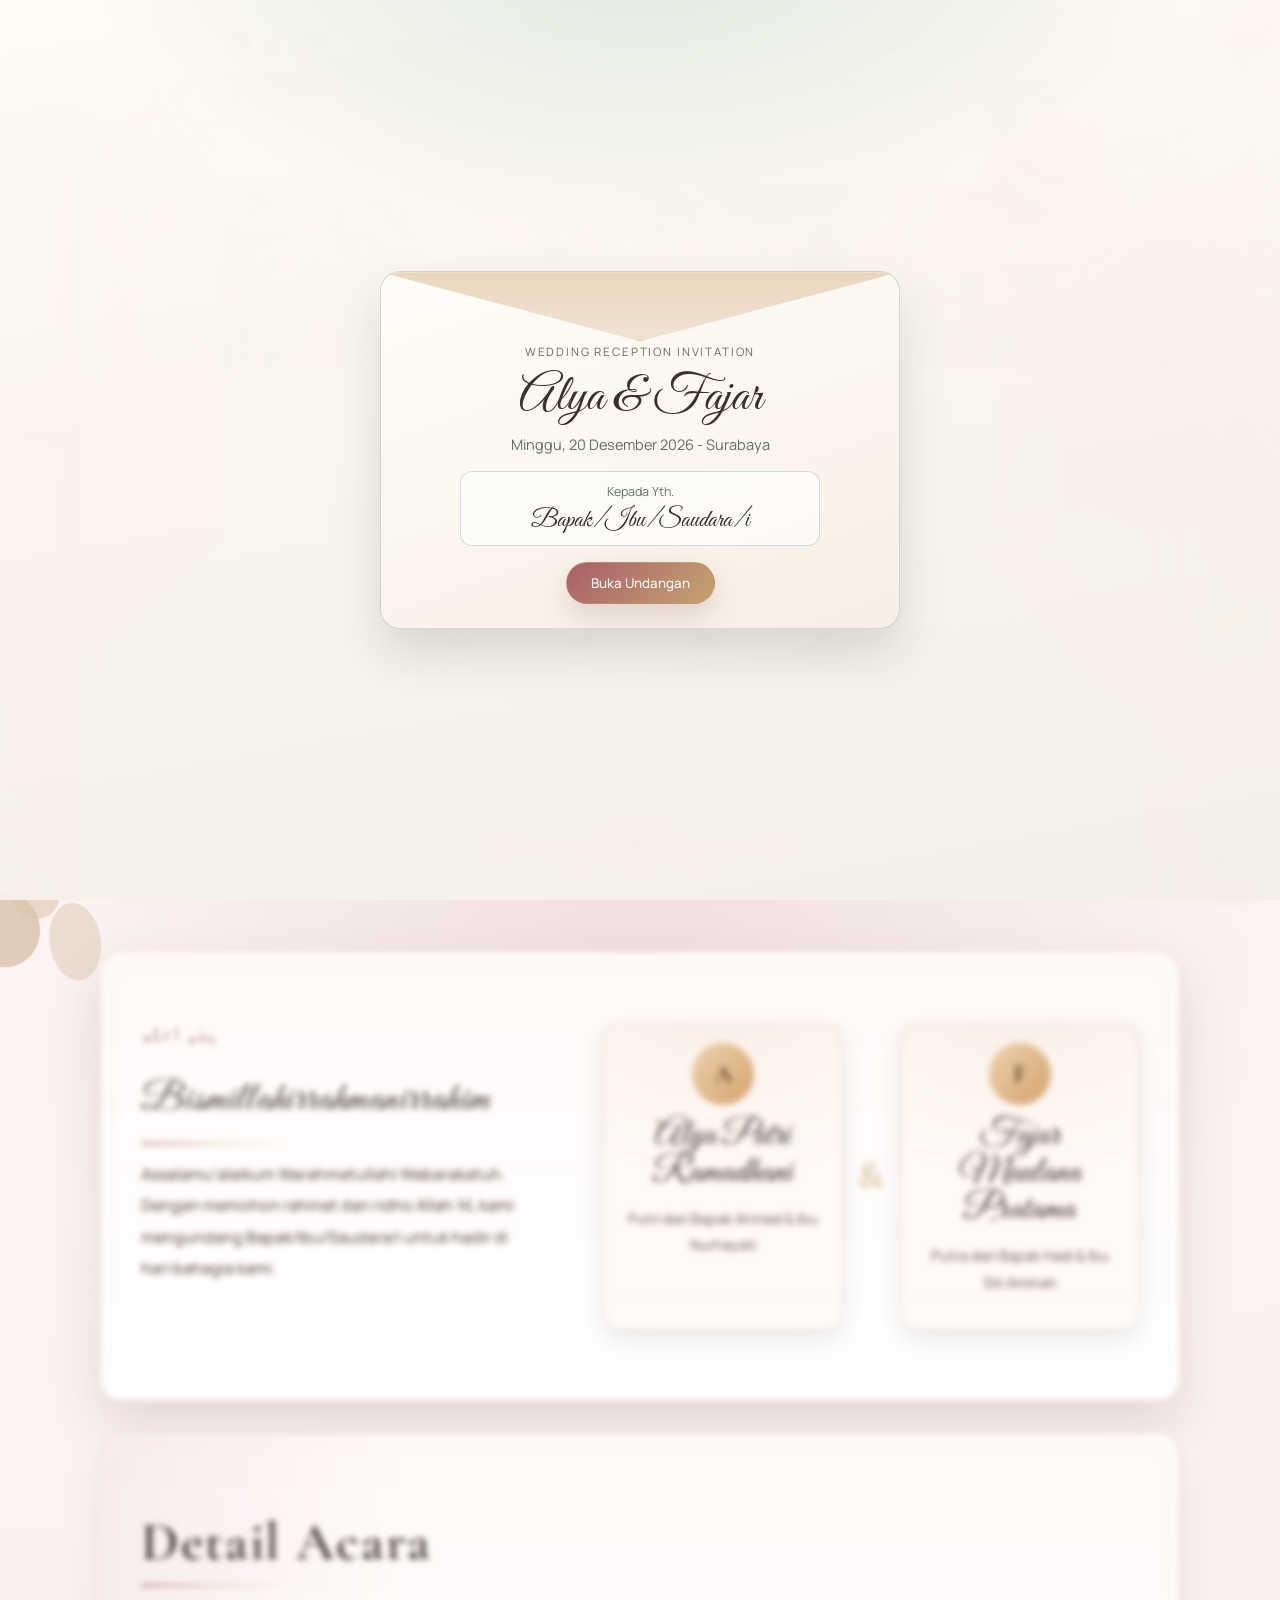
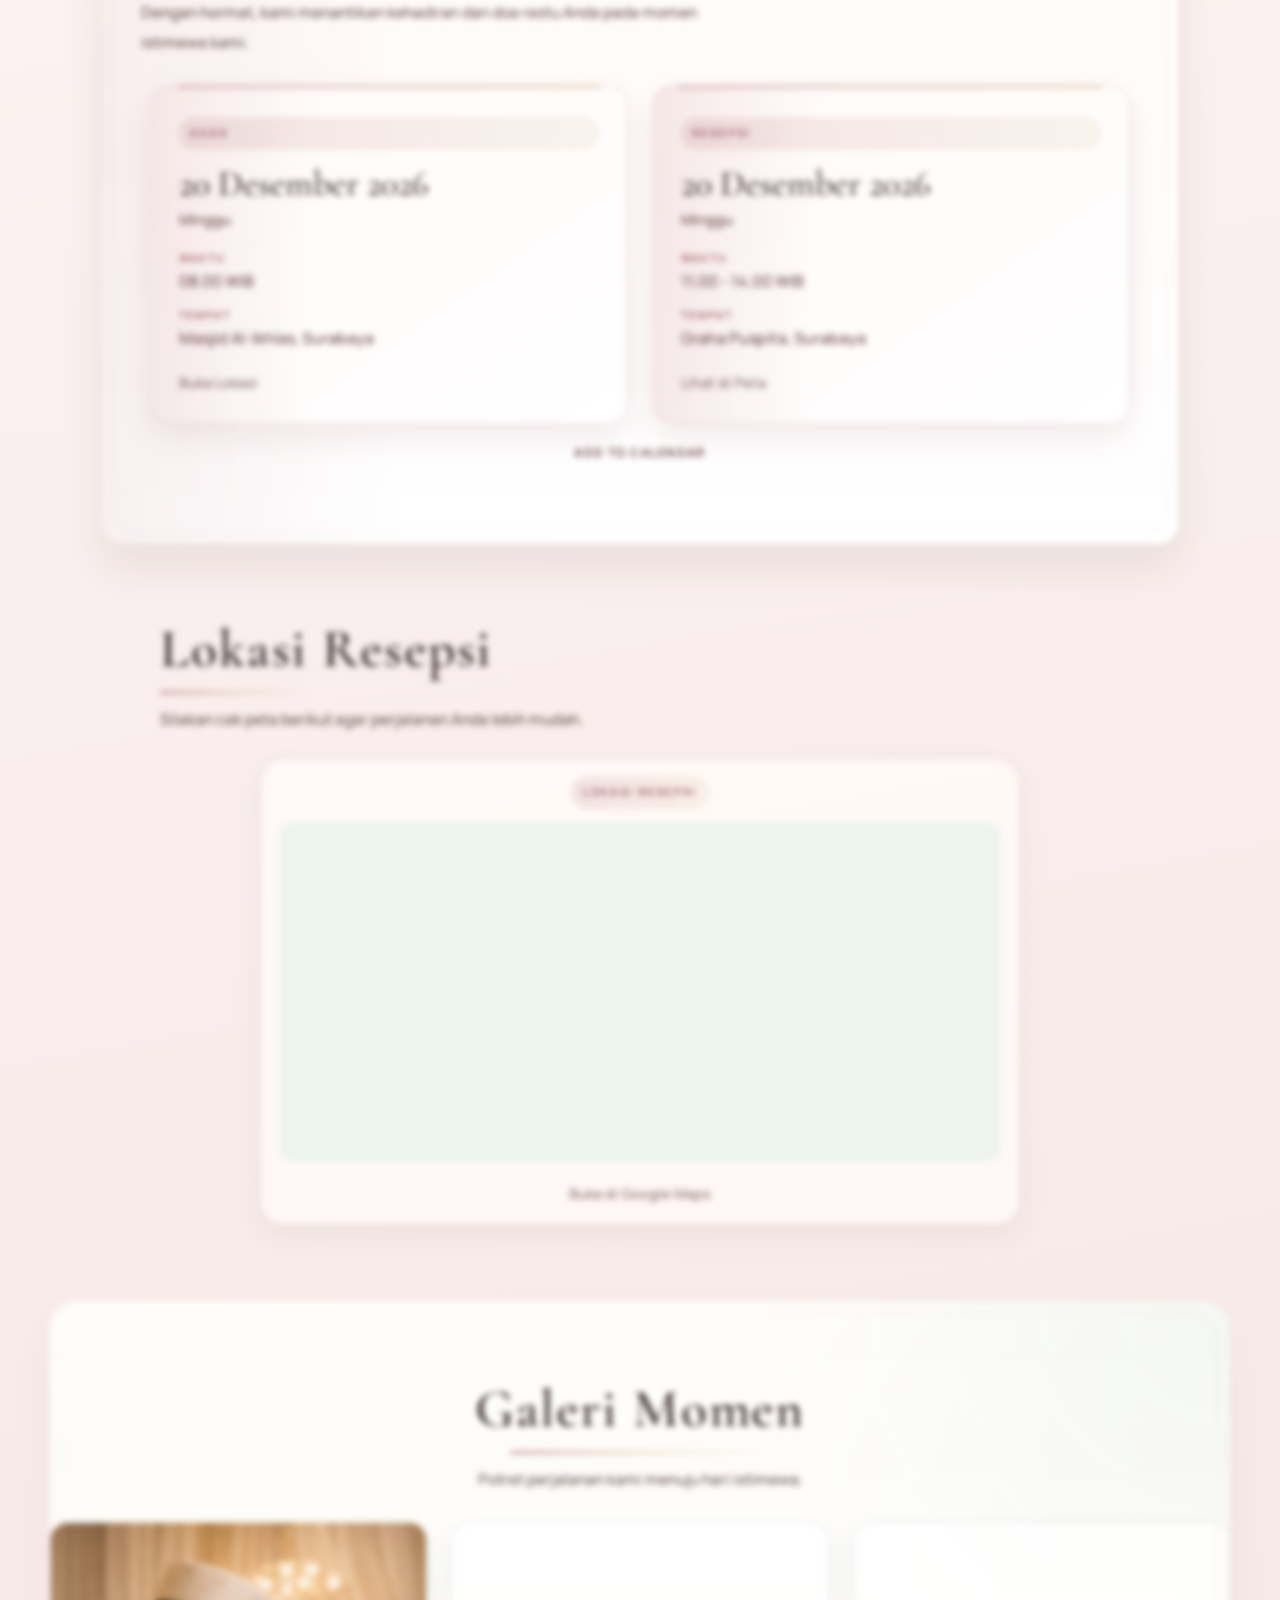
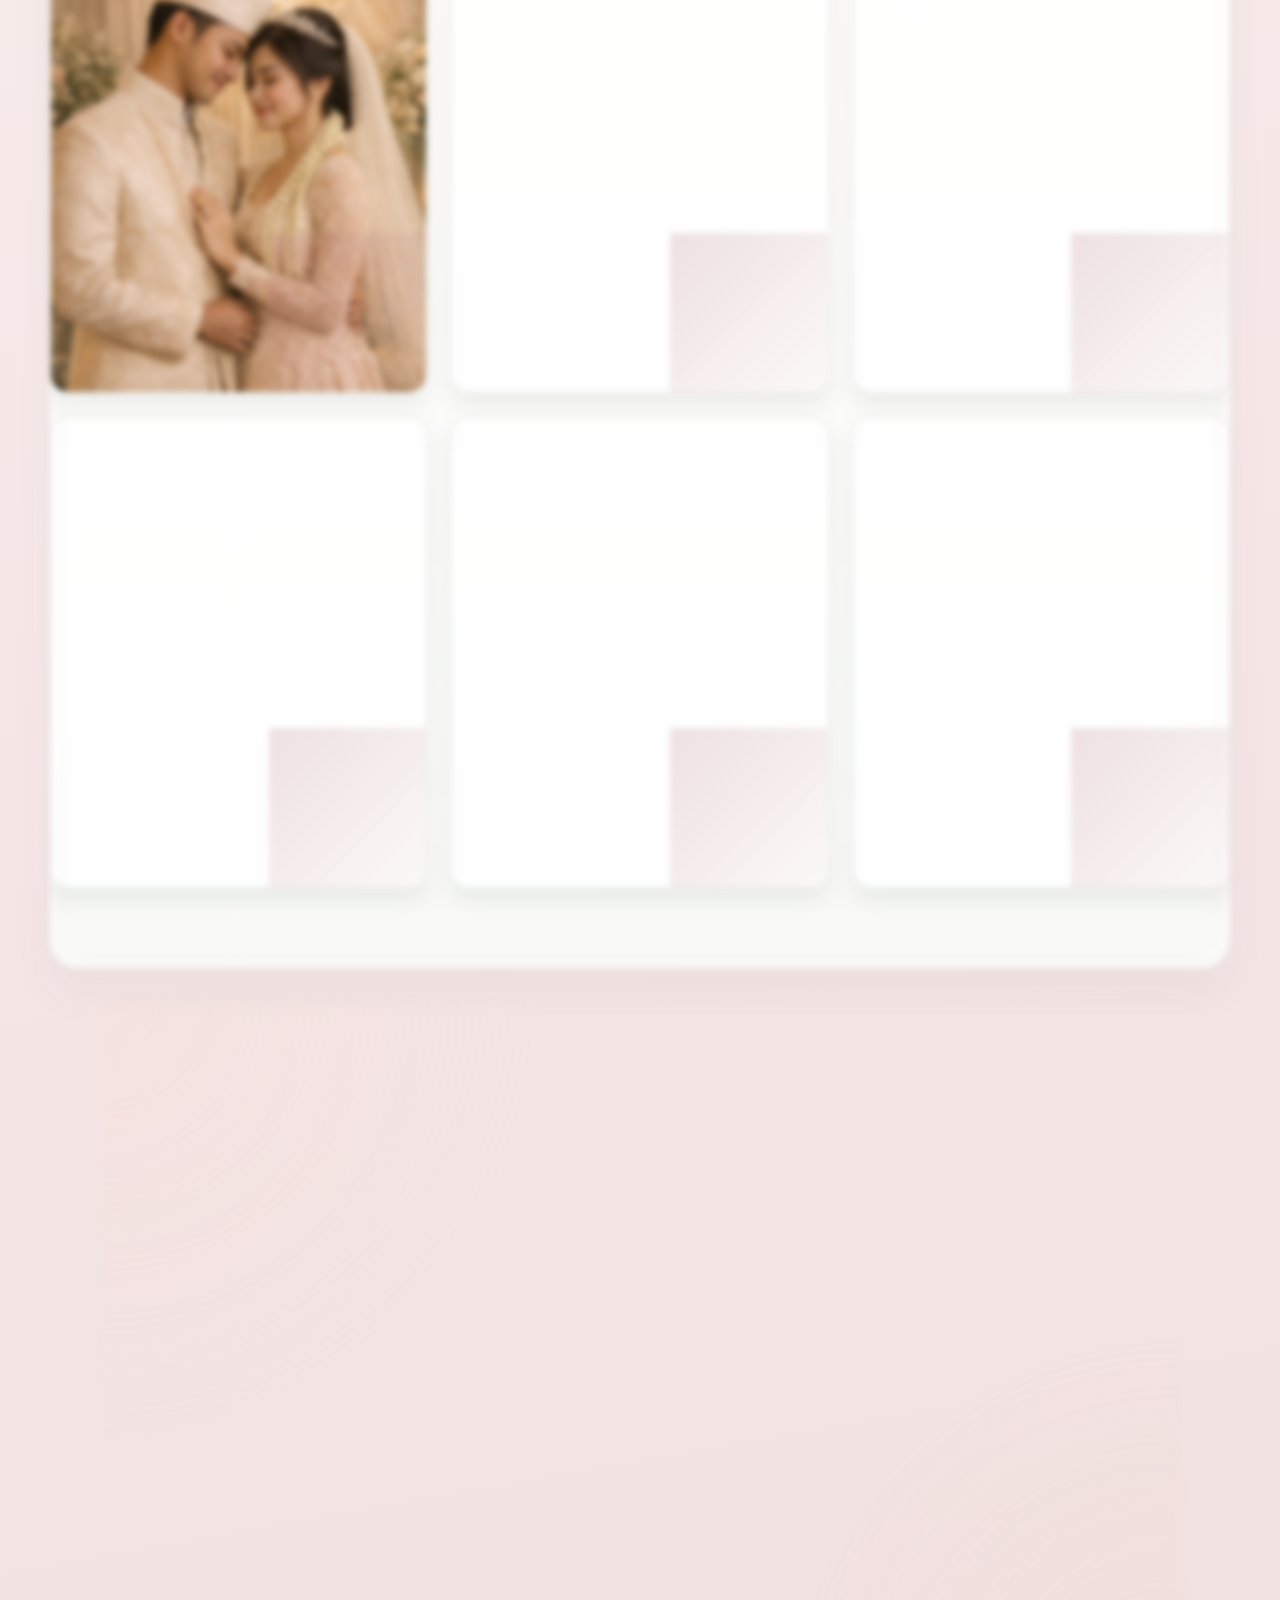
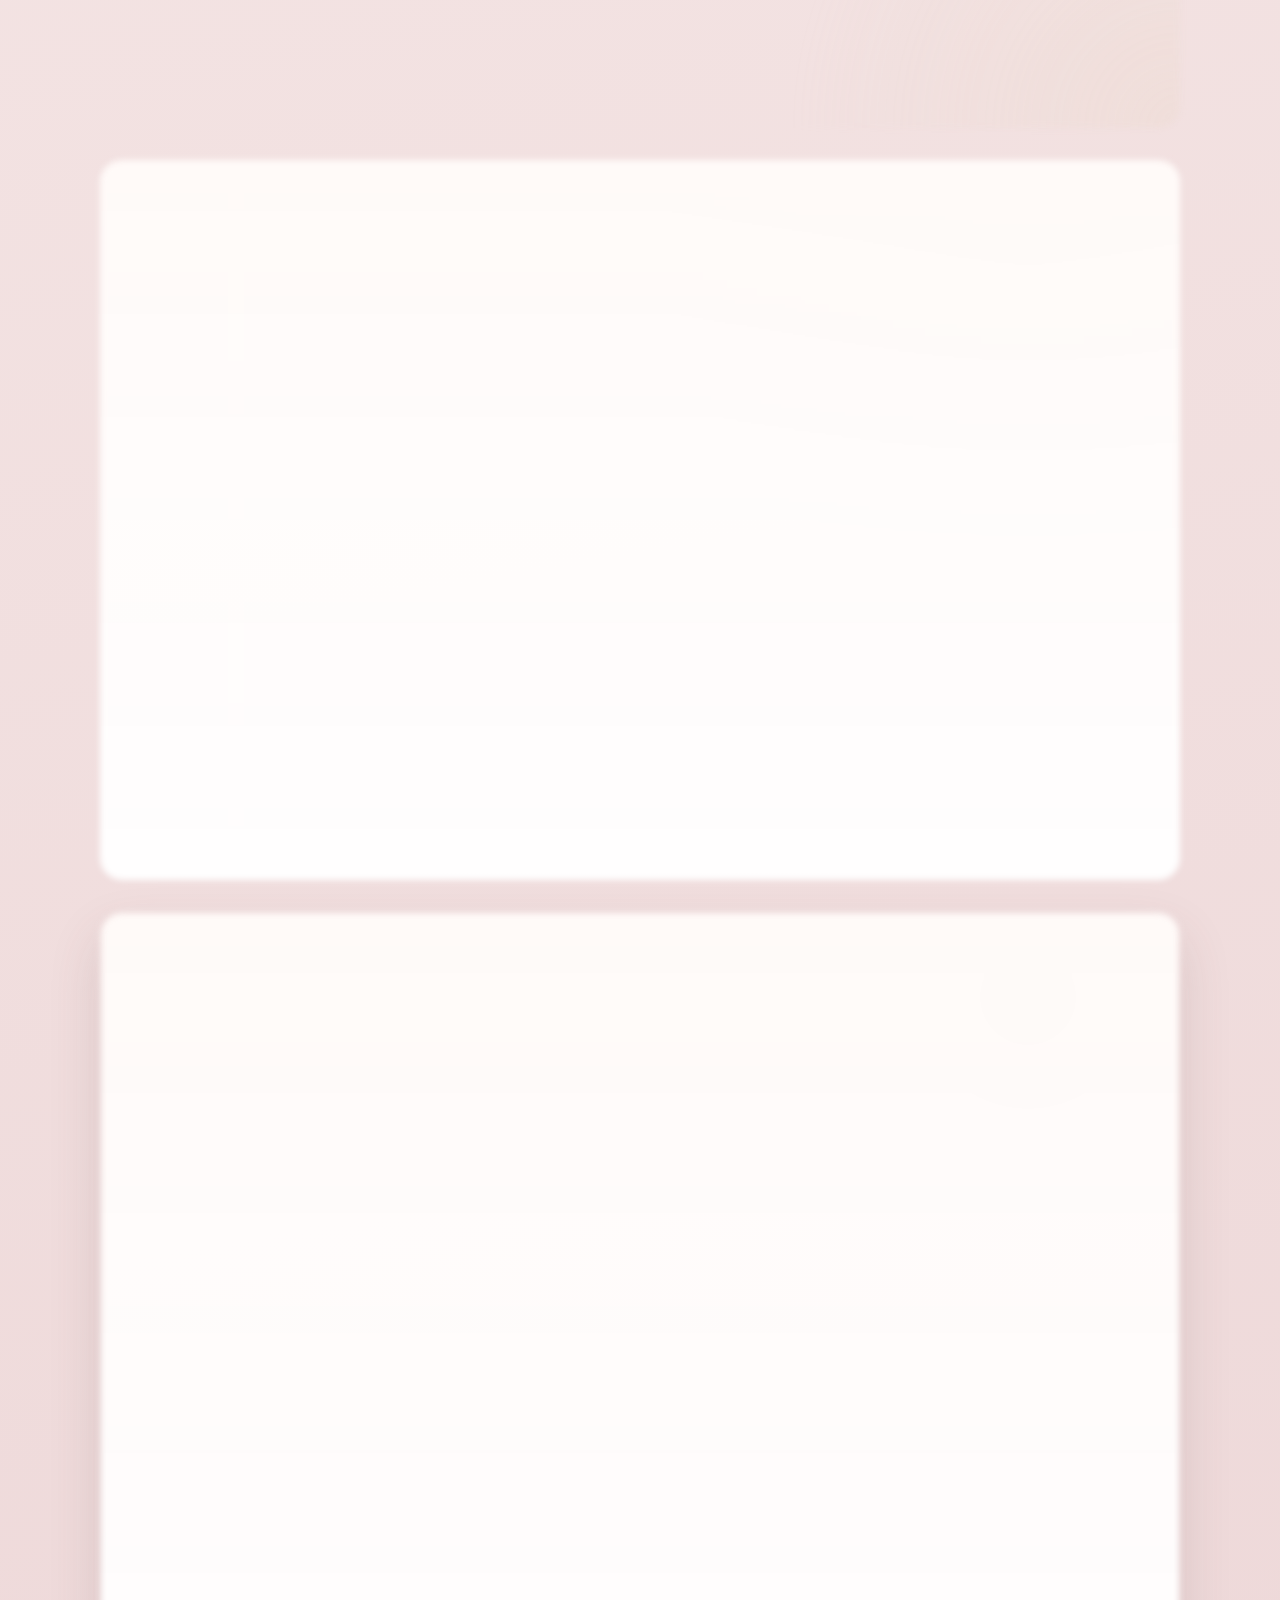
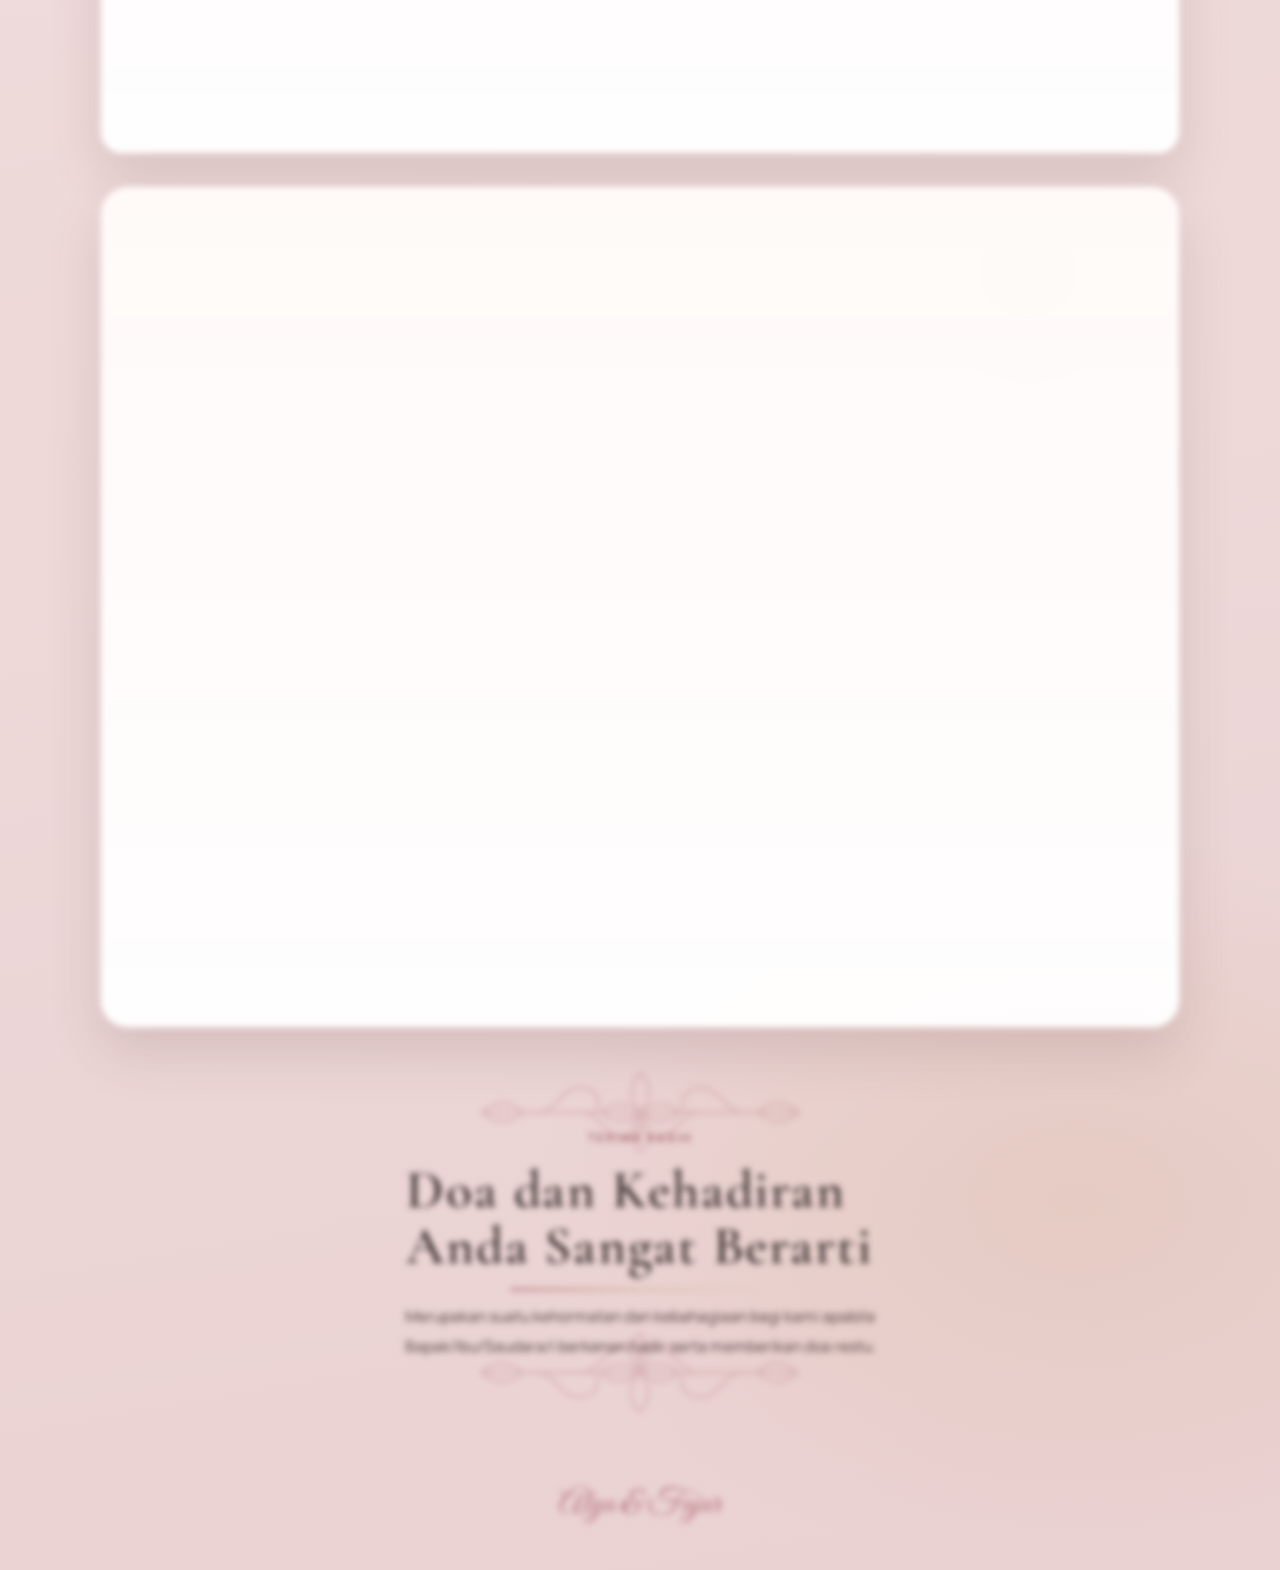
==== commit 23fa9985: "Show invitation hosts as separate section" ====
--- a/frontend/index.html
+++ b/frontend/index.html
@@ -90,14 +90,18 @@
   </section>
 
   <main>
+    <section id="pengundang" class="section card reveal host-invitation-section" hidden>
+      <p class="section-kicker">Turut Mengundang</p>
+      <h2 id="hostNamesText">Keluarga Besar</h2>
+      <p id="invitationLead" class="lead">
+        Dengan hormat kami mengundang Bapak/Ibu/Saudara/i untuk menghadiri acara kami.
+      </p>
+    </section>
+
     <section id="mempelai" class="section card reveal mempelai-intro">
       <p class="section-kicker">&#x628;&#x650;&#x633;&#x652;&#x645;&#x650; &#x671;&#x644;&#x644;&#x64E;&#x651;&#x647;&#x650;</p>
       <h2 class="bismillah-title">Bismillahirrahmanirrahim</h2>
-      <div id="hostIntroBlock" class="host-intro" hidden>
-        <p class="section-kicker">Turut Mengundang</p>
-        <h3 id="hostNamesText"></h3>
-      </div>
-      <p id="invitationLead" class="lead">
+      <p class="lead">
         Assalamu'alaikum Warahmatullahi Wabarakatuh. Dengan memohon rahmat dan ridho Allah ﷻ,
         kami mengundang Bapak/Ibu/Saudara/i untuk hadir di hari bahagia kami.
       </p>
--- a/frontend/style.css
+++ b/frontend/style.css
@@ -587,6 +587,24 @@
   letter-spacing: 0;
 }
 
+.hero-title-block h1.is-single-title {
+  max-width: 100%;
+  margin: 0 auto;
+  line-height: 1;
+}
+
+.hero-title-block h1.is-single-title .hero-name {
+  display: block;
+  max-width: 100%;
+  margin: 0 auto;
+  font-size: clamp(3.15rem, 7.8vw, 5.8rem);
+  line-height: 1.02;
+  white-space: normal;
+  overflow-wrap: normal;
+  word-break: keep-all;
+  text-wrap: balance;
+}
+
 h2 {
   position: relative;
   font-size: clamp(2.15rem, 4.6vw, 3.35rem);
@@ -866,7 +884,6 @@
 
   .mempelai-intro .section-kicker,
   .mempelai-intro .bismillah-title,
-  .mempelai-intro .host-intro,
   .mempelai-intro .lead {
     grid-column: 1;
     margin-left: 0;
@@ -935,17 +952,29 @@
   line-height: 1.95;
 }
 
-.host-intro {
-  max-width: 470px;
-  margin: 20px auto 0;
-}
-
-.host-intro h3 {
-  margin: 8px 0 0;
+.host-invitation-section {
+  text-align: center;
+}
+
+.host-invitation-section h2 {
+  margin: 8px auto 0;
+  max-width: 820px;
+  text-align: center;
   font-family: var(--font-display);
-  font-size: clamp(1.65rem, 2.4vw, 2.2rem);
-  line-height: 1.2;
+  font-size: clamp(2.05rem, 4.8vw, 3.5rem);
+  line-height: 1.08;
   color: var(--text);
+  text-wrap: balance;
+}
+
+.host-invitation-section .section-kicker,
+.host-invitation-section .lead {
+  text-align: center;
+}
+
+.host-invitation-section .lead {
+  max-width: 720px;
+  margin-top: 18px;
 }
 
 .couple-grid {
@@ -2635,6 +2664,11 @@
     font-size: clamp(3rem, 11vw, 4.2rem);
   }
 
+  .hero-title-block h1.is-single-title .hero-name {
+    font-size: clamp(2.55rem, 13vw, 4rem);
+    line-height: 1.04;
+  }
+
   .subtitle {
     font-size: 0.92rem;
   }
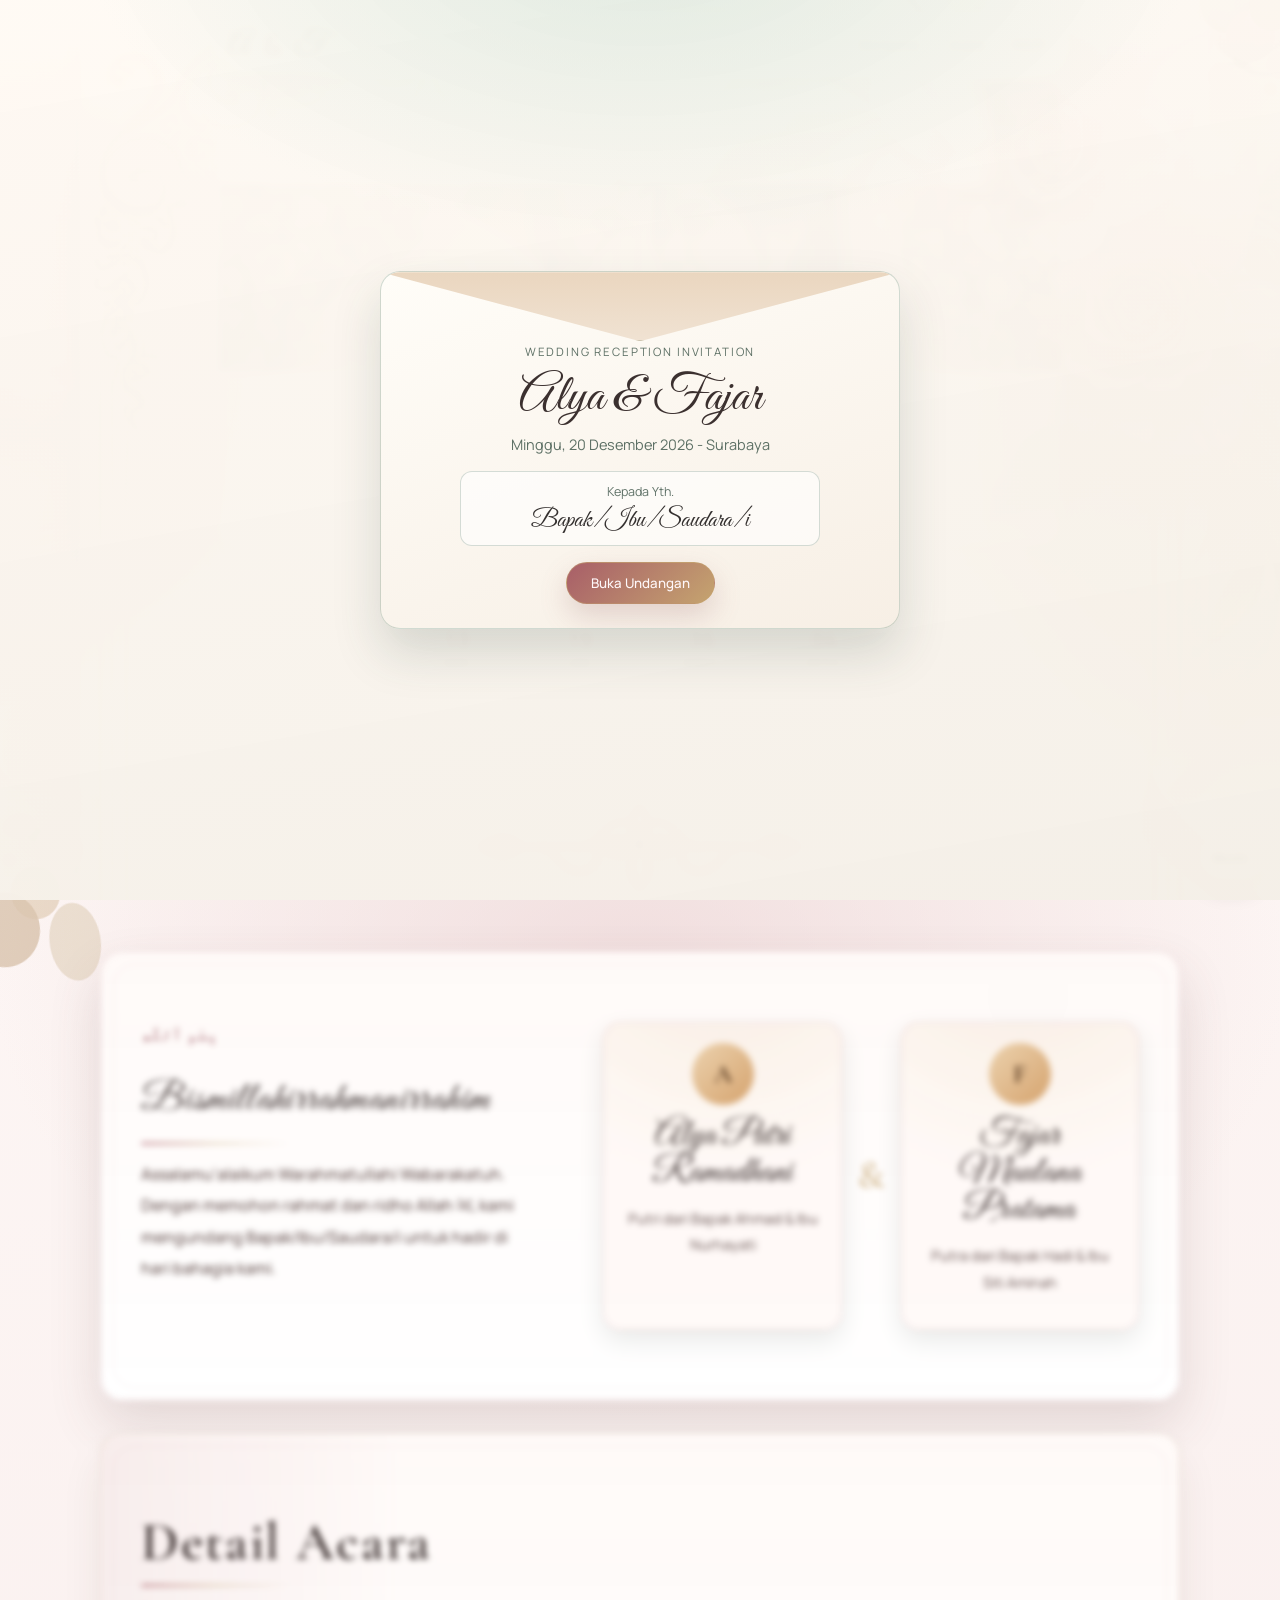
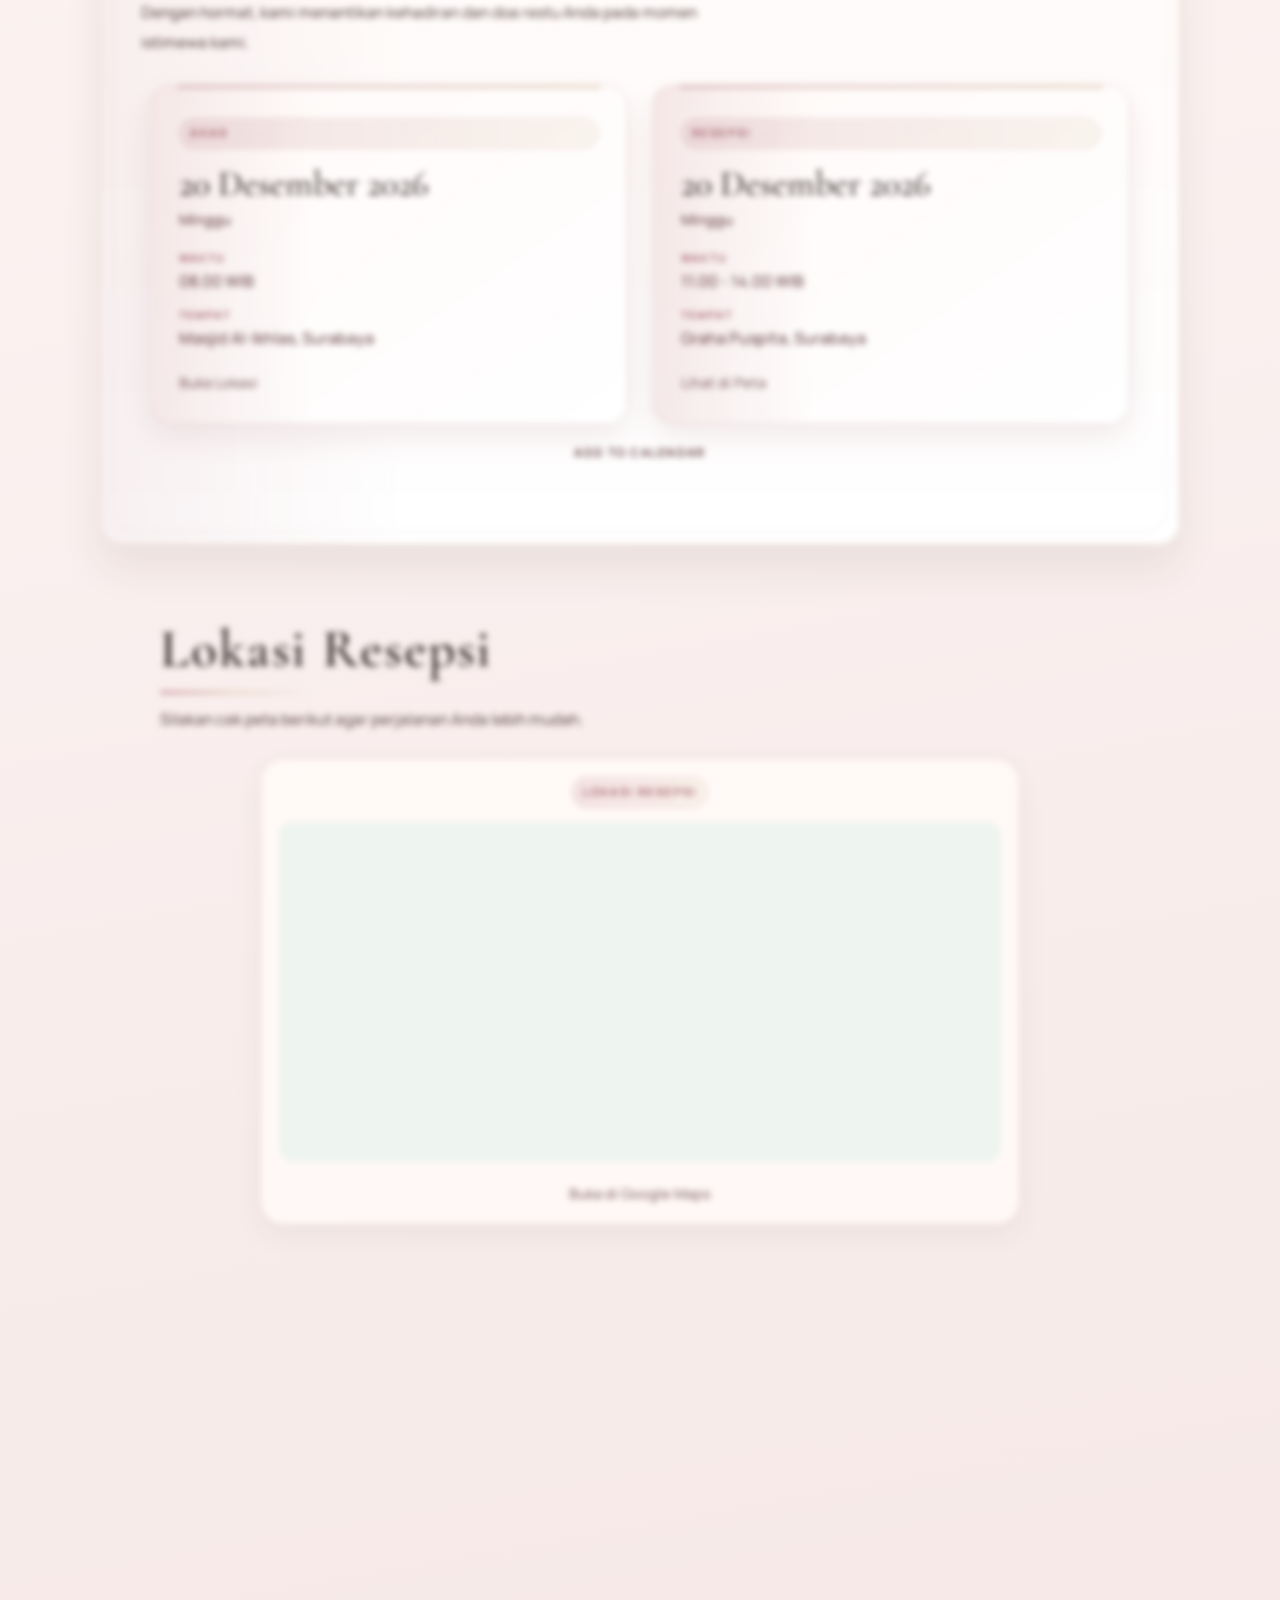
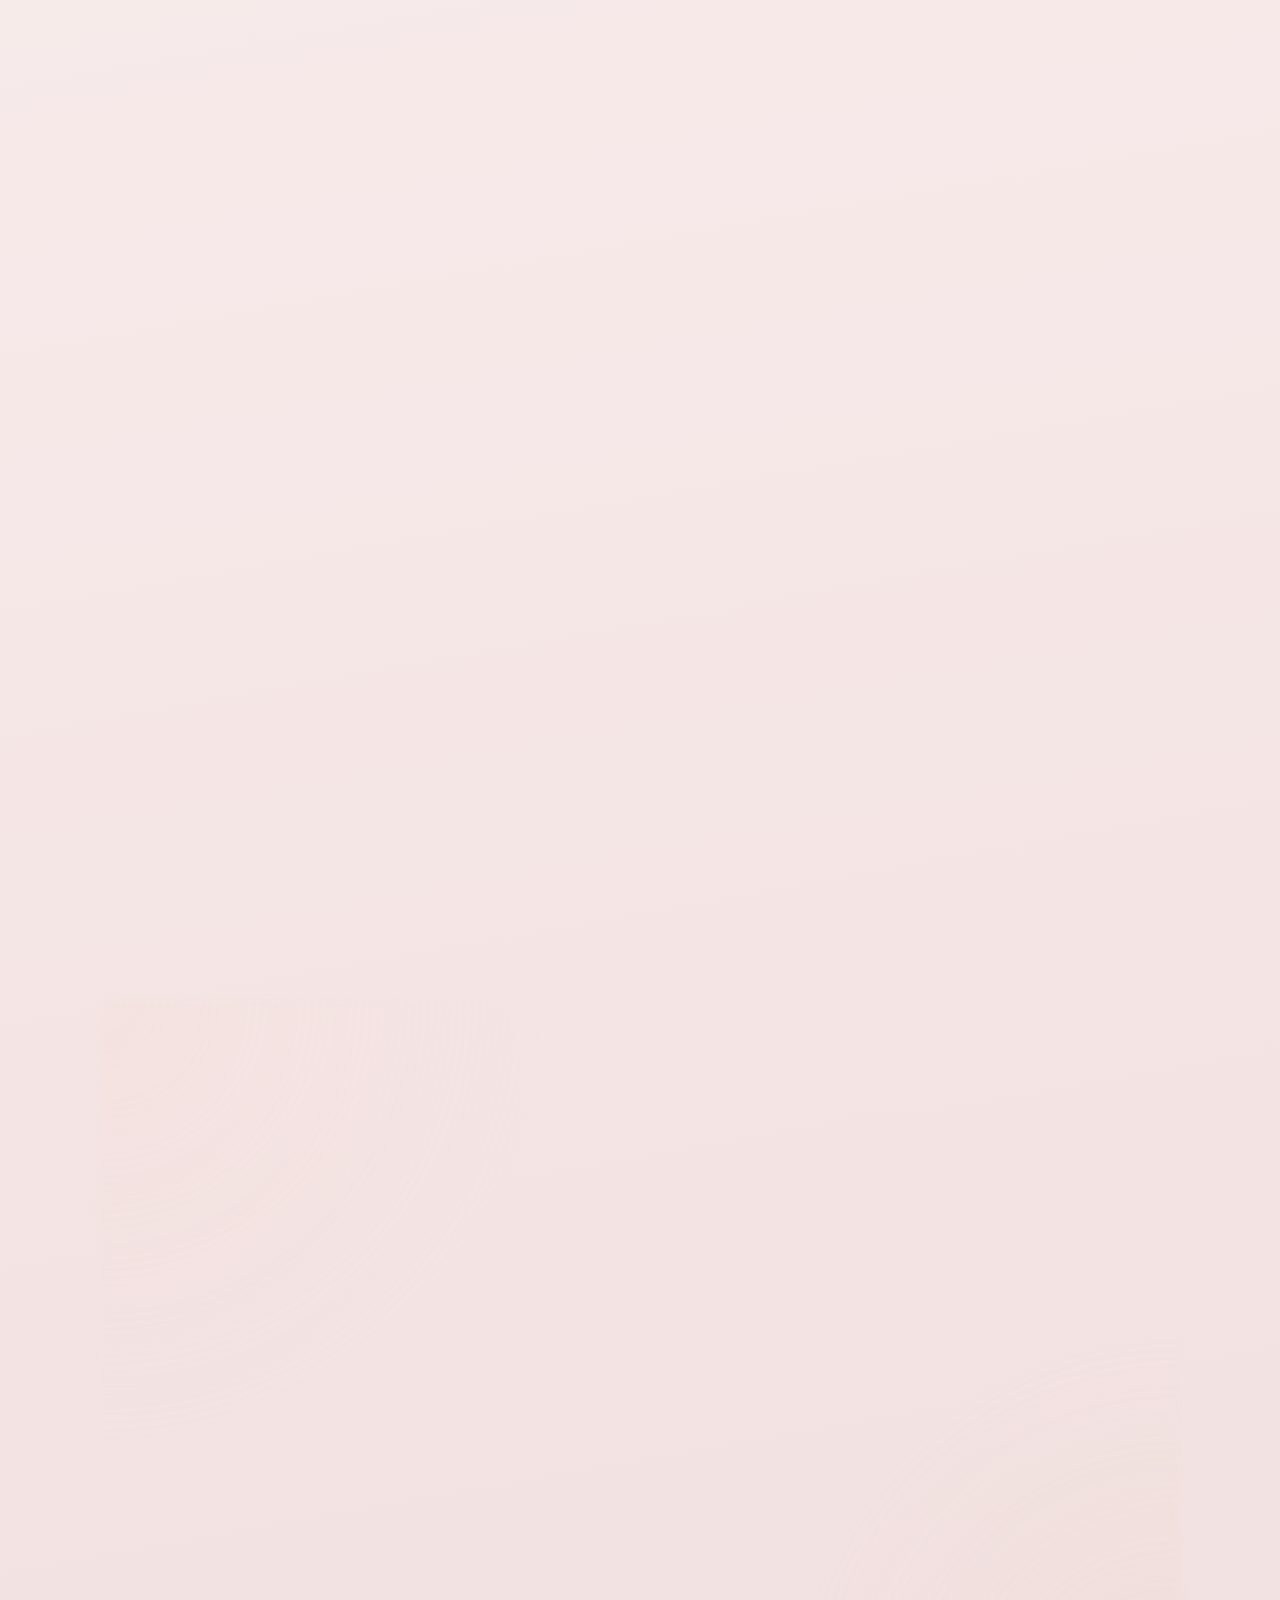
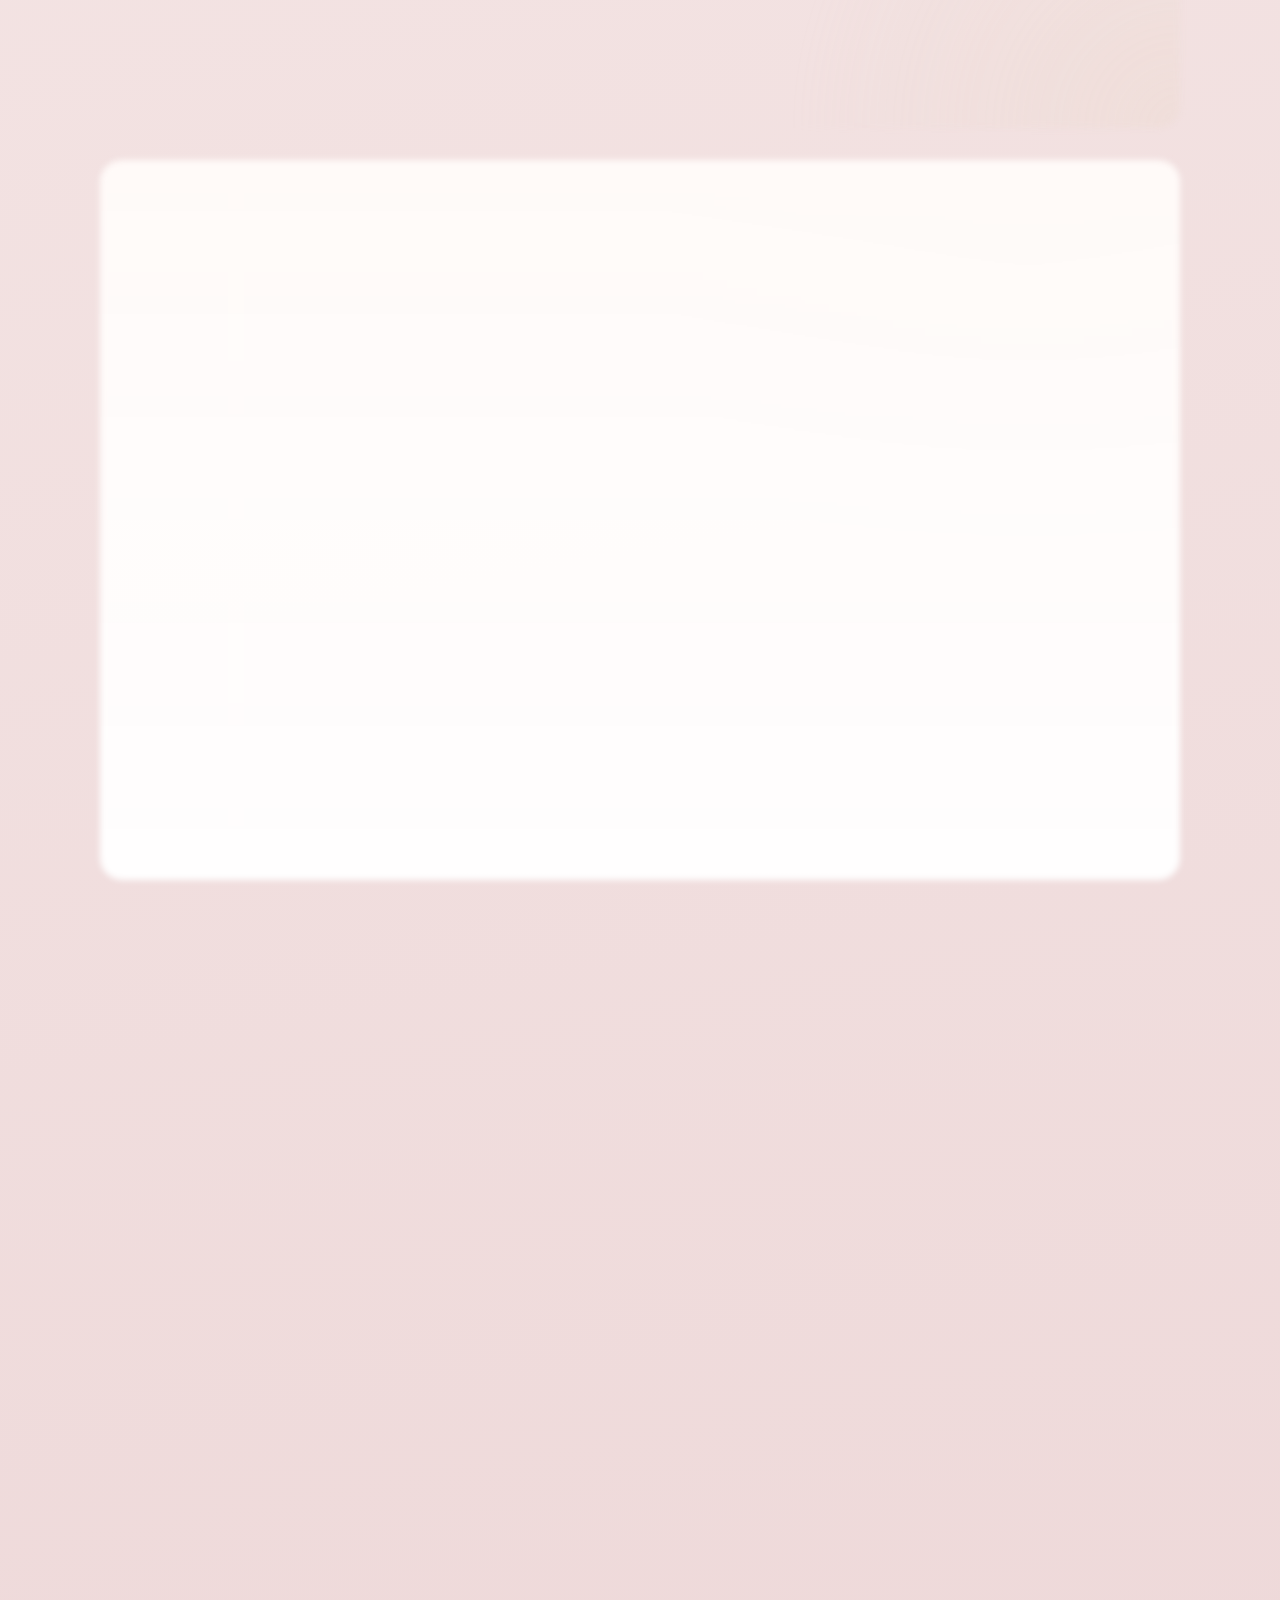
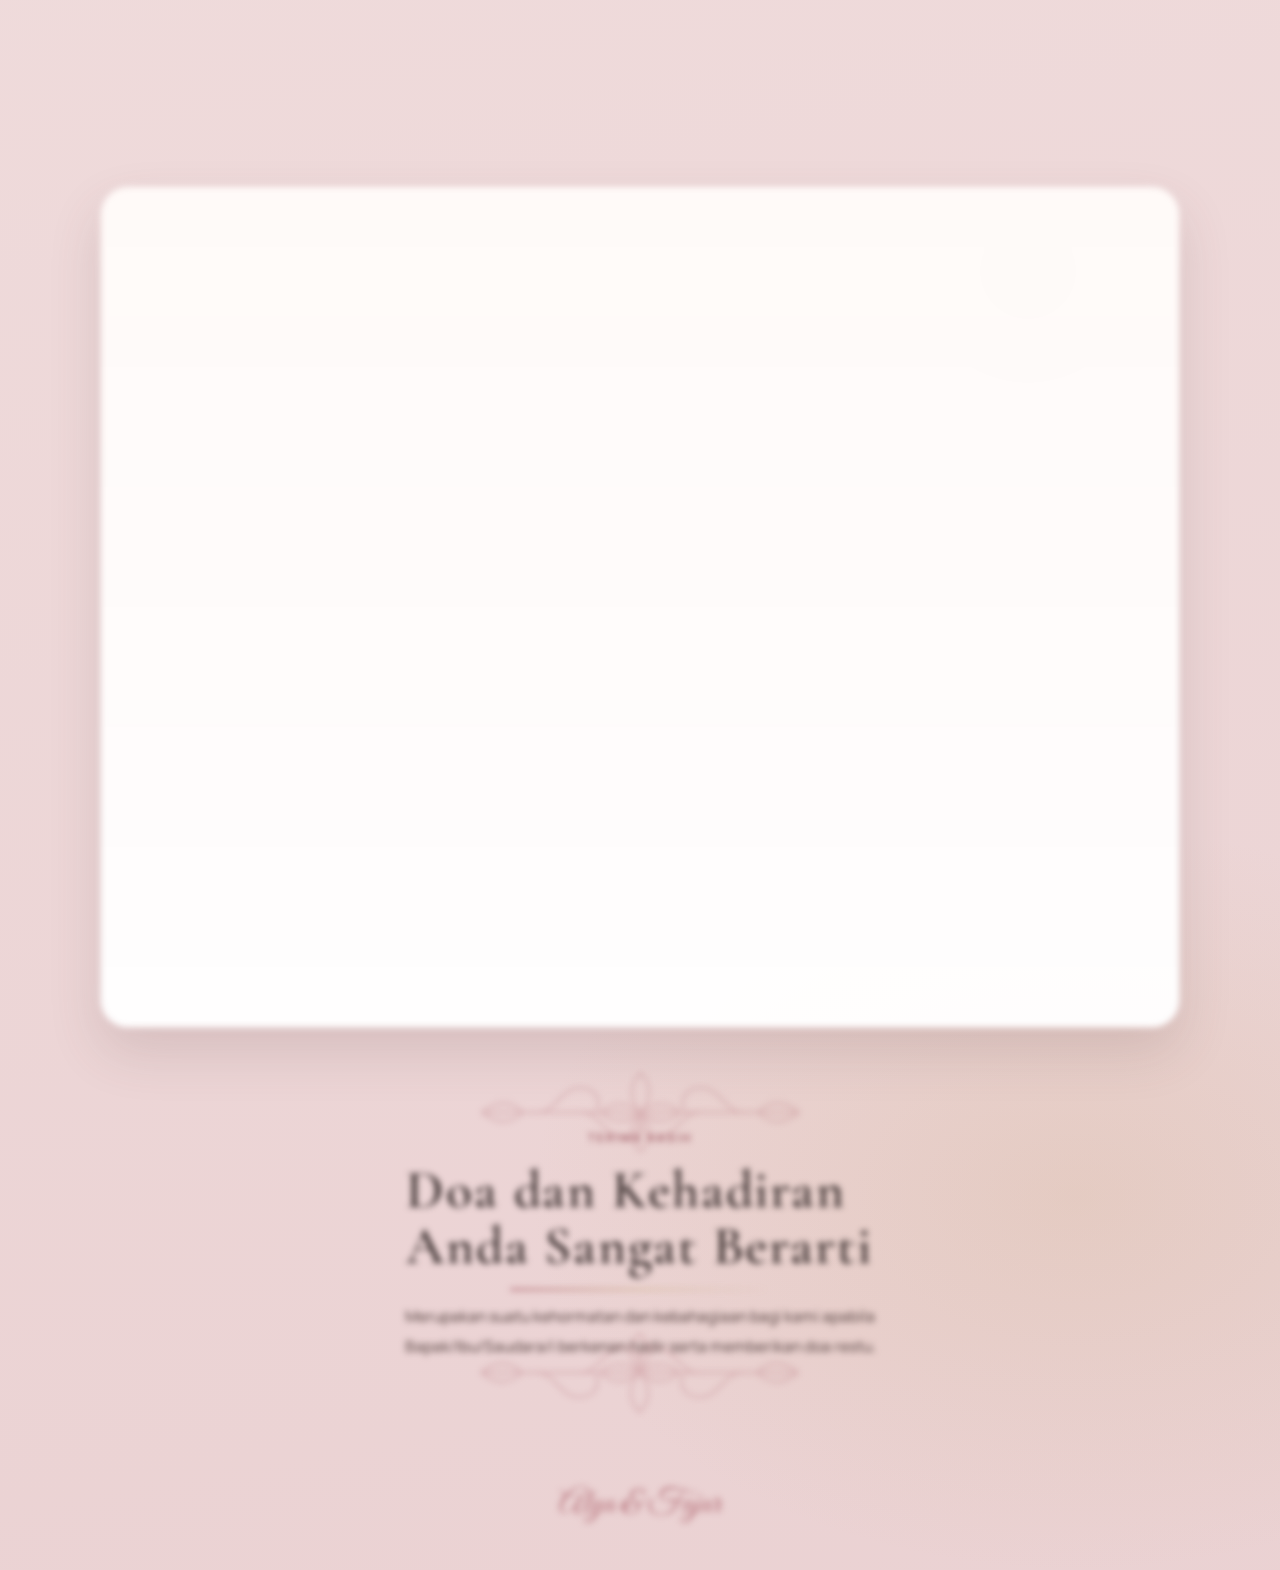
==== commit a9424d67: "Use contextual host label" ====
--- a/frontend/index.html
+++ b/frontend/index.html
@@ -91,7 +91,7 @@
 
   <main>
     <section id="pengundang" class="section card reveal host-invitation-section" hidden>
-      <p class="section-kicker">Turut Mengundang</p>
+      <p id="hostSectionLabel" class="section-kicker">Mengundang</p>
       <h2 id="hostNamesText">Keluarga Besar</h2>
       <p id="invitationLead" class="lead">
         Dengan hormat kami mengundang Bapak/Ibu/Saudara/i untuk menghadiri acara kami.
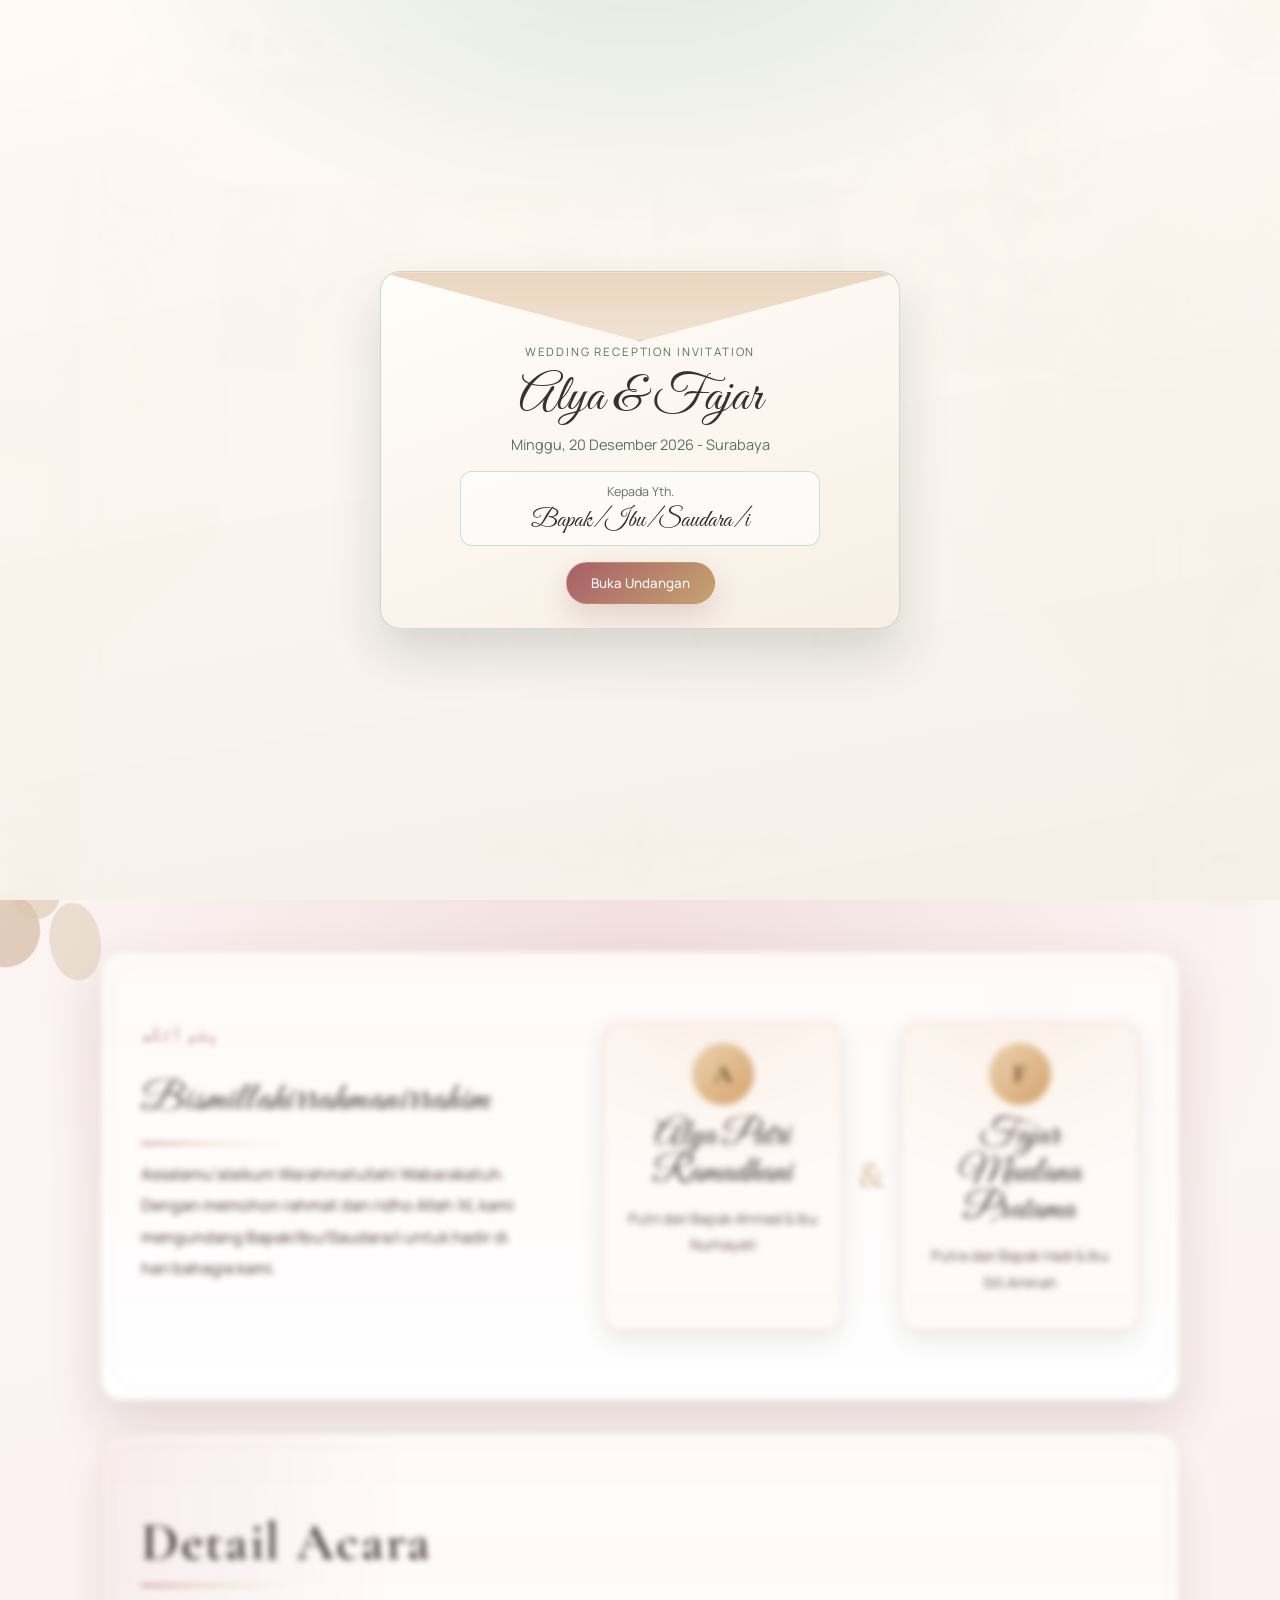
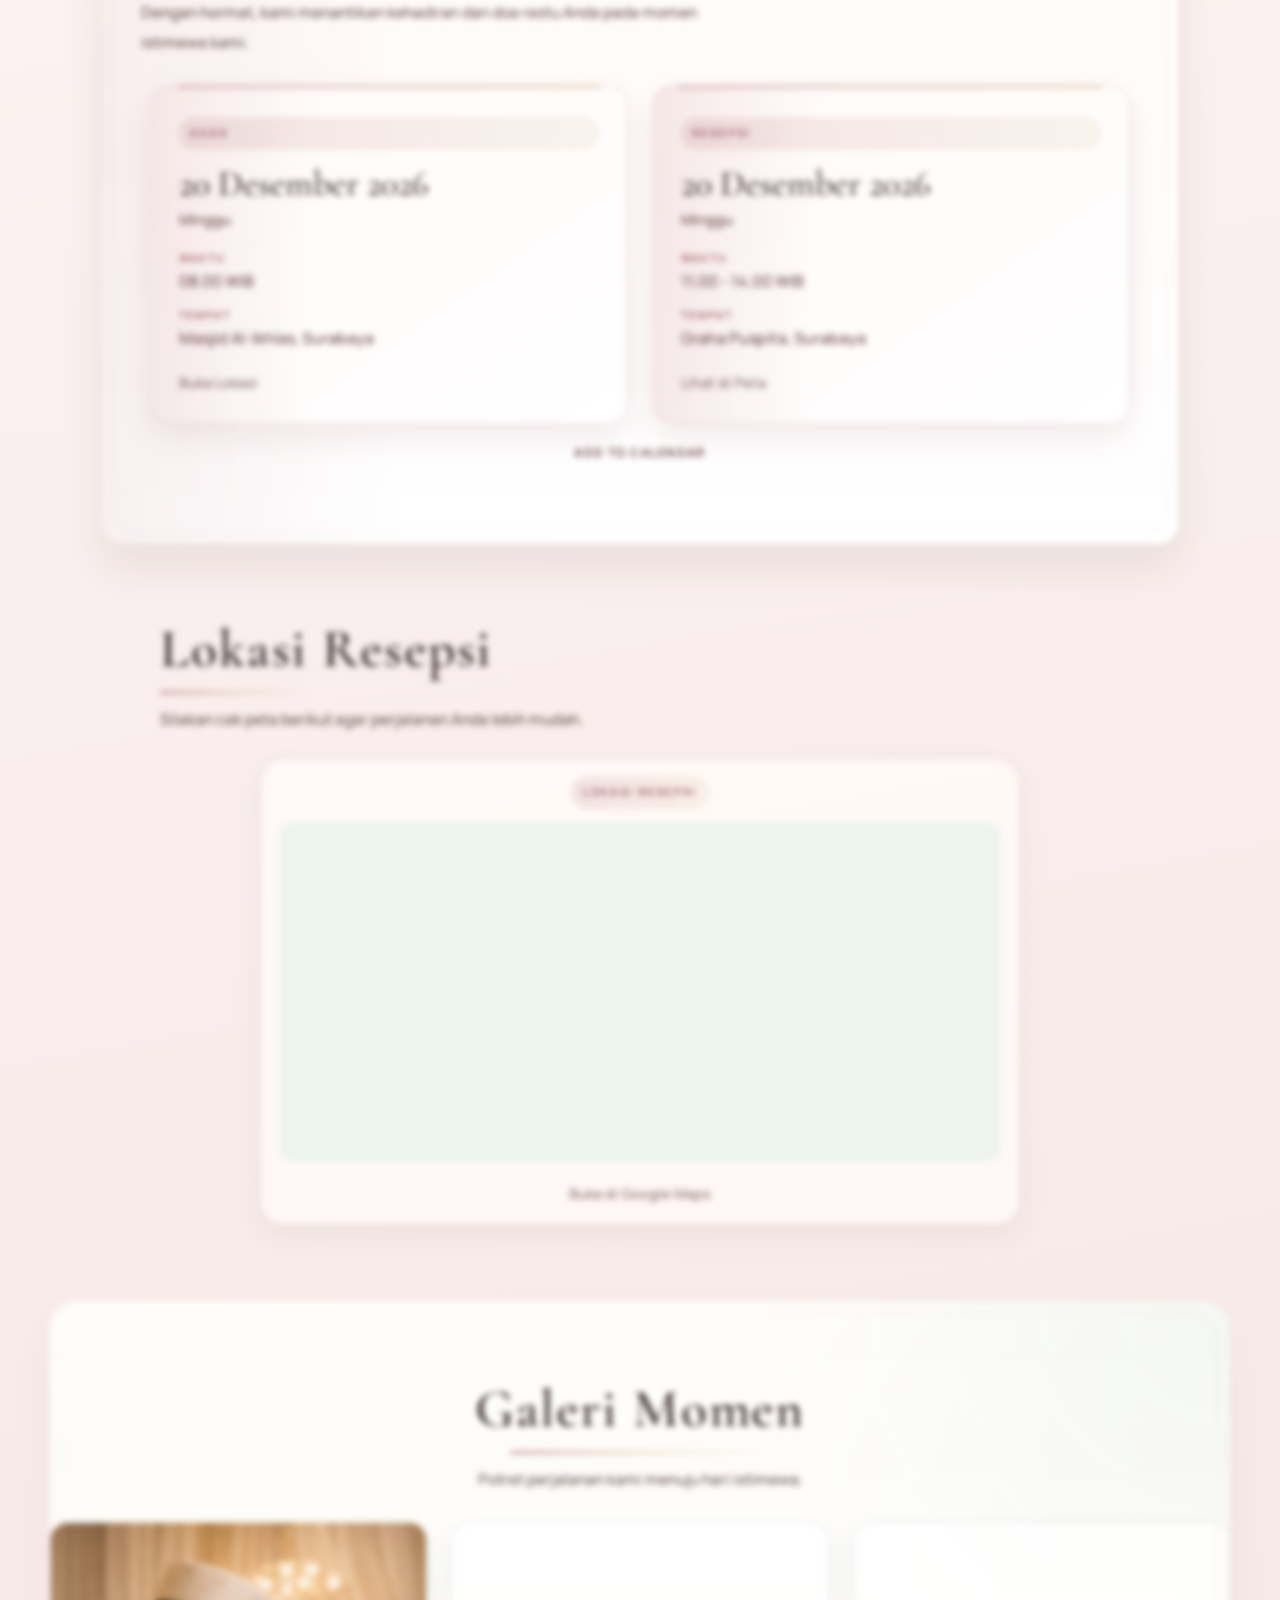
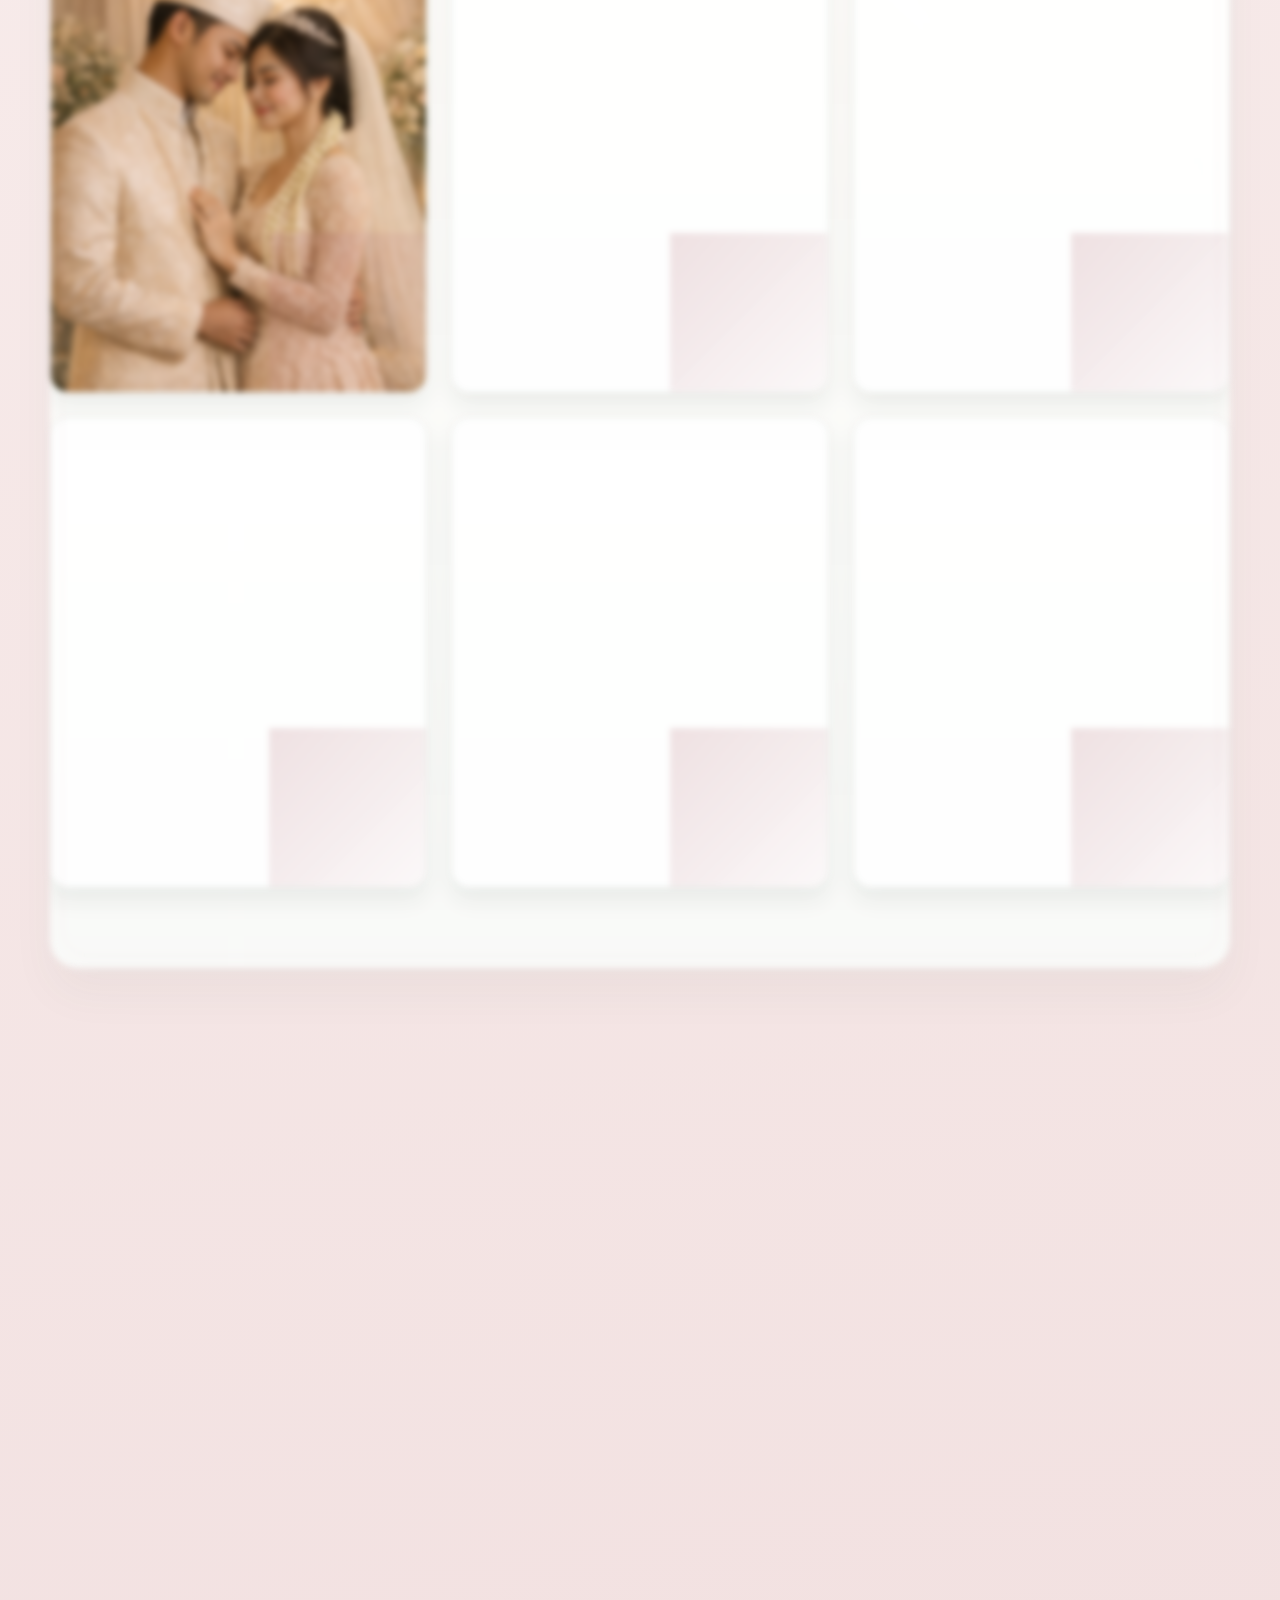
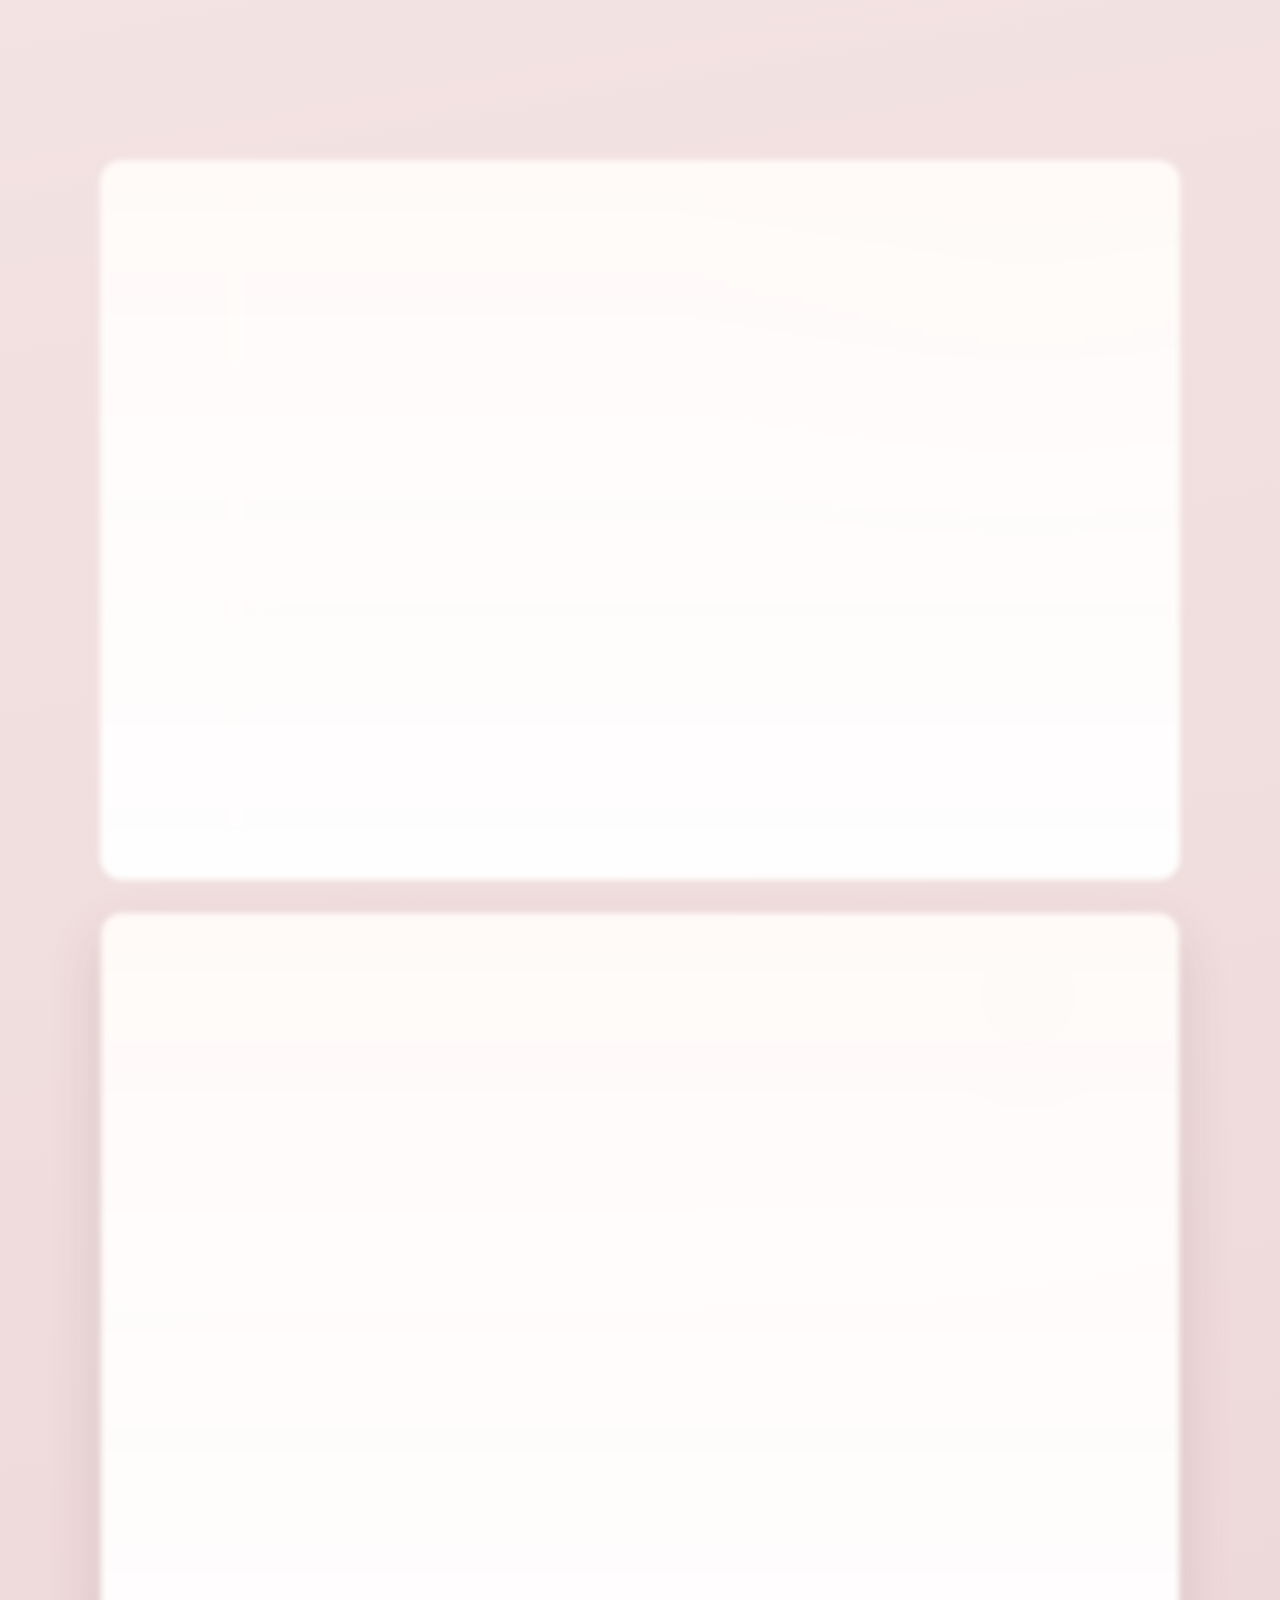
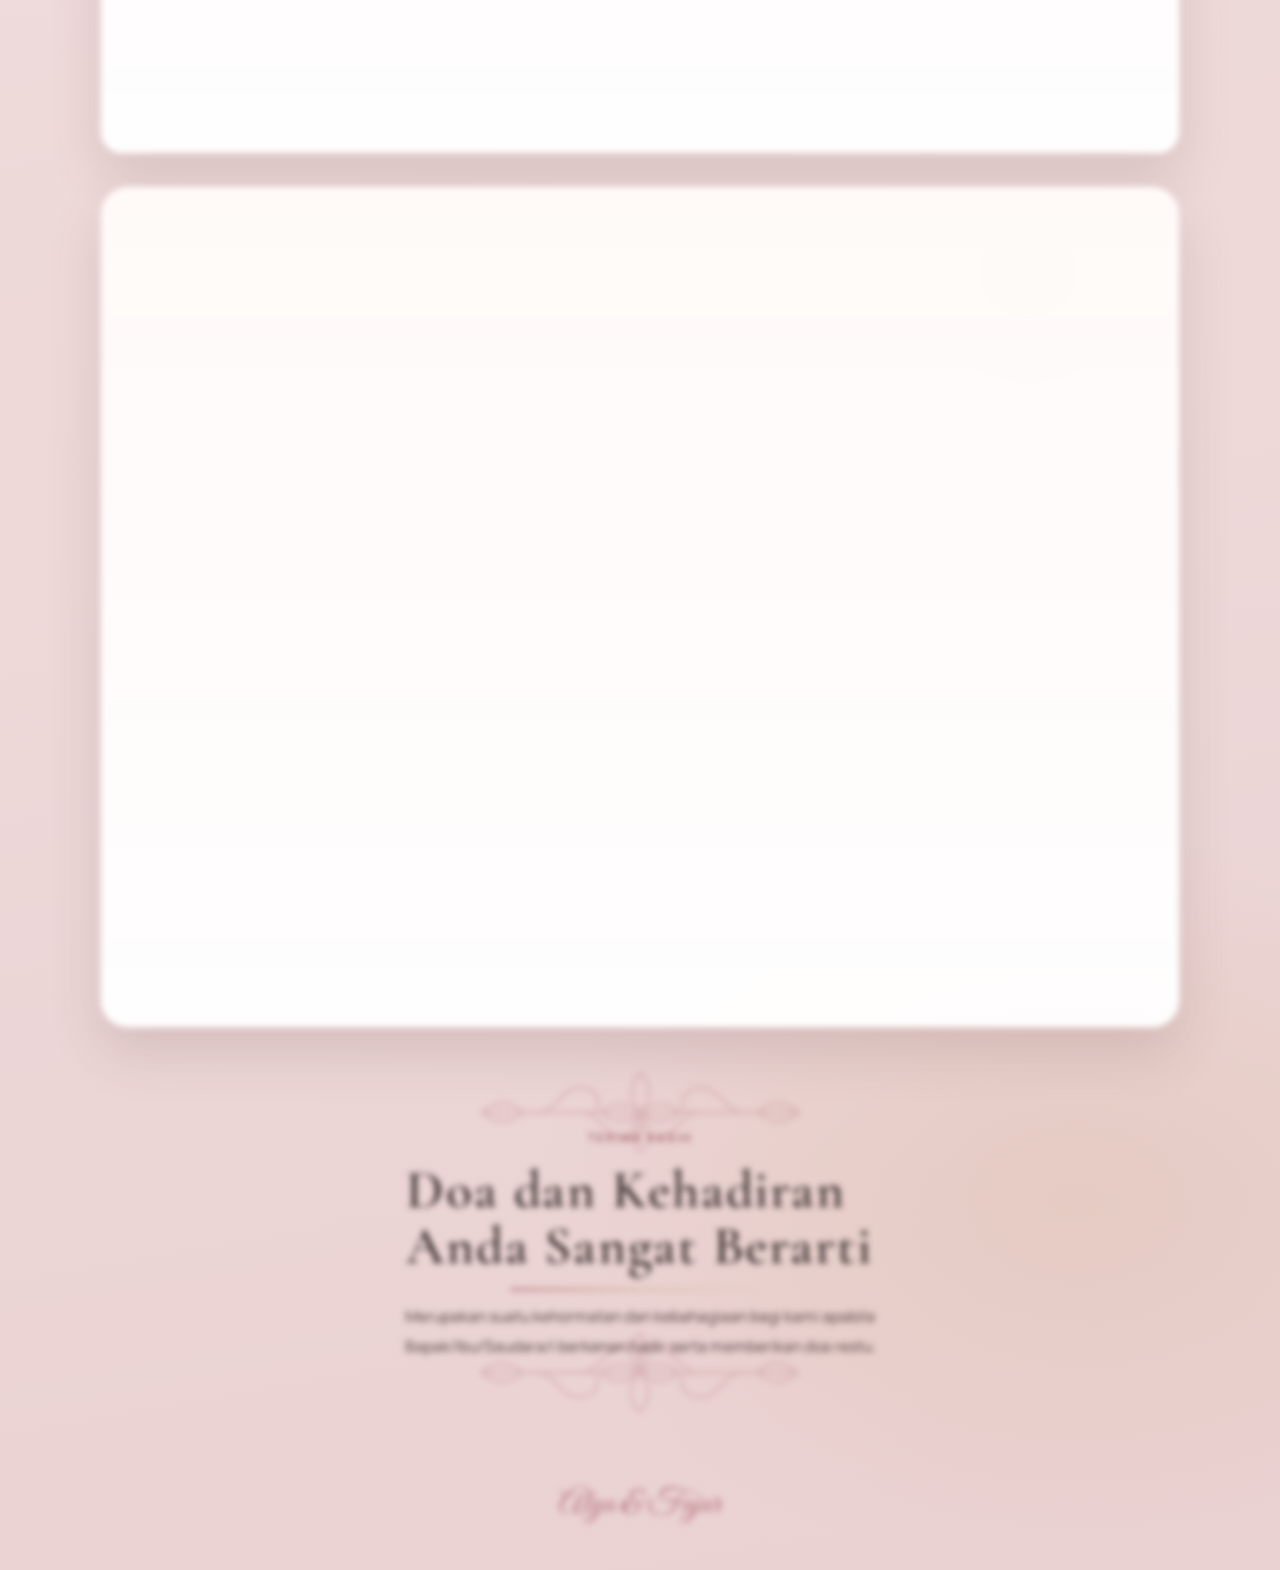
==== commit 6407dcfc: "Clarify parent relationship labels" ====
--- a/frontend/index.html
+++ b/frontend/index.html
@@ -91,7 +91,7 @@
 
   <main>
     <section id="pengundang" class="section card reveal host-invitation-section" hidden>
-      <p id="hostSectionLabel" class="section-kicker">Mengundang</p>
+      <p id="hostSectionLabel" class="section-kicker">Putra-putri dari</p>
       <h2 id="hostNamesText">Keluarga Besar</h2>
       <p id="invitationLead" class="lead">
         Dengan hormat kami mengundang Bapak/Ibu/Saudara/i untuk menghadiri acara kami.
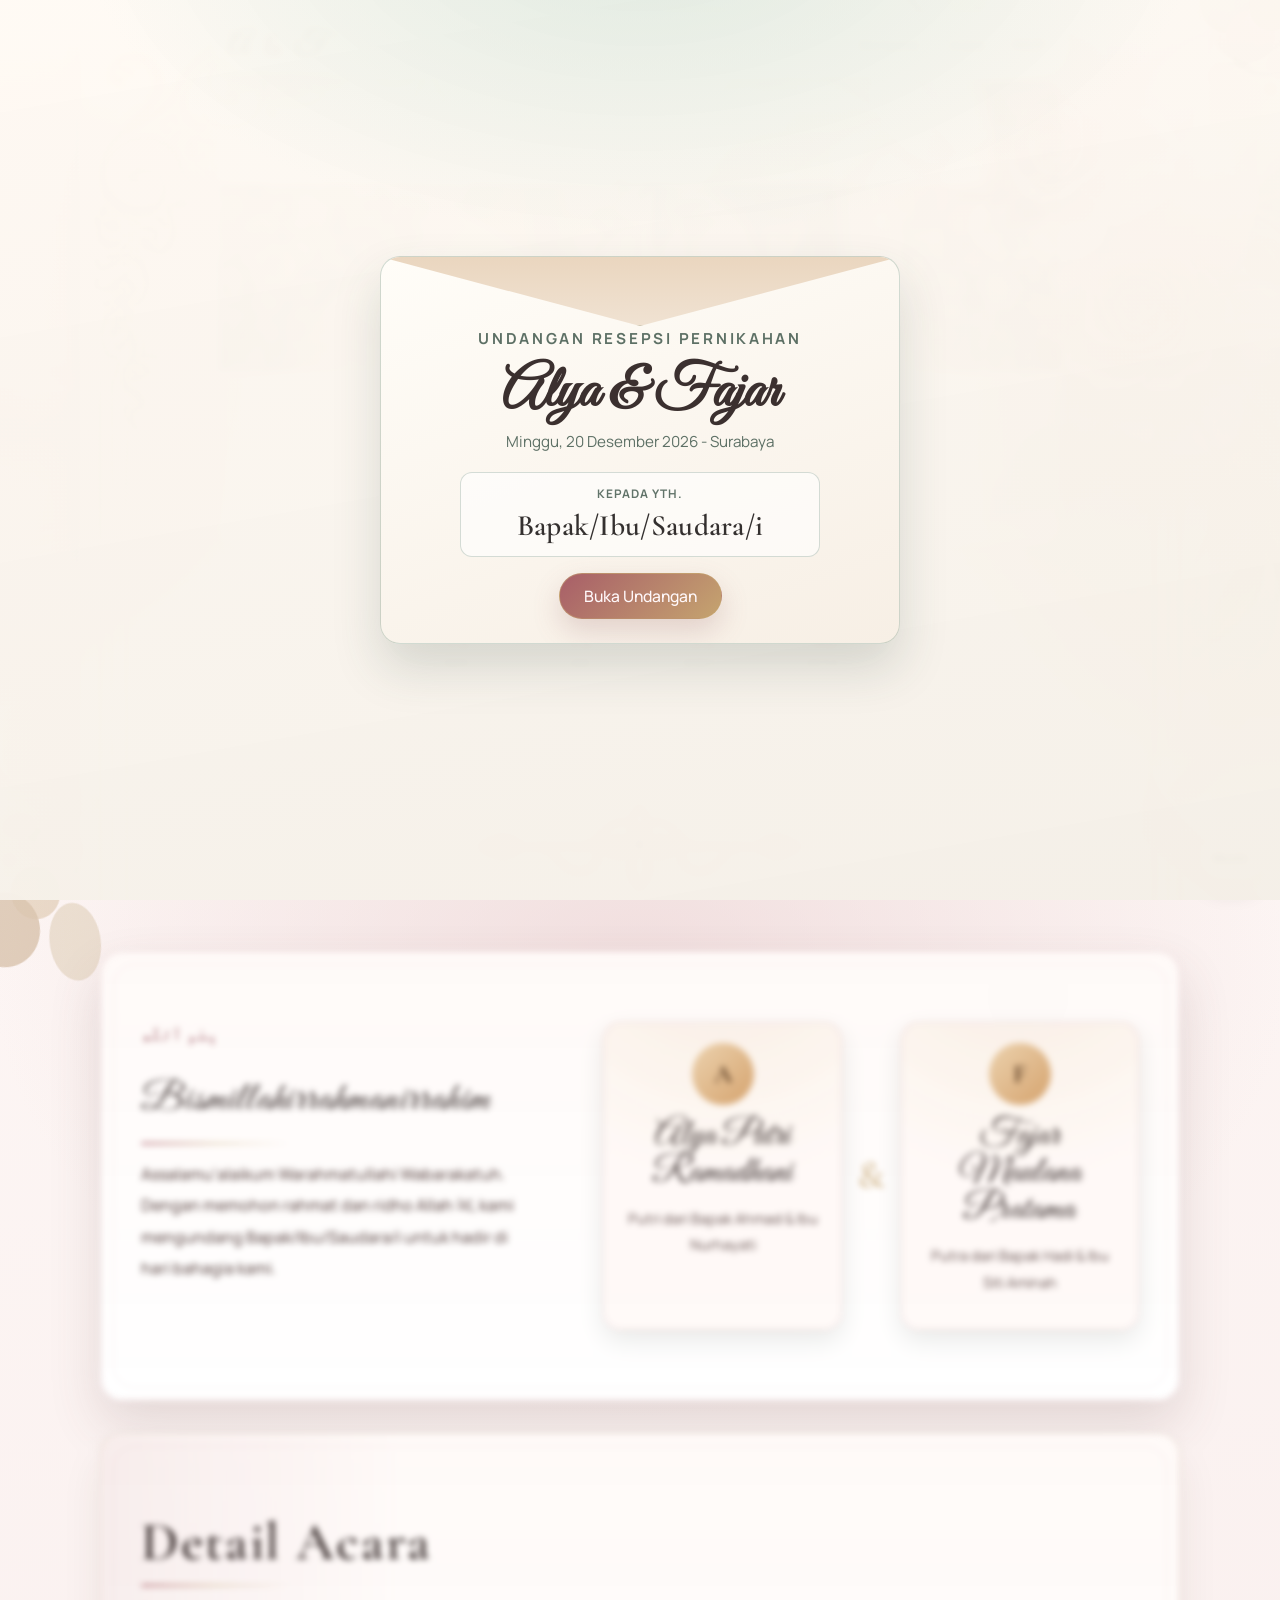
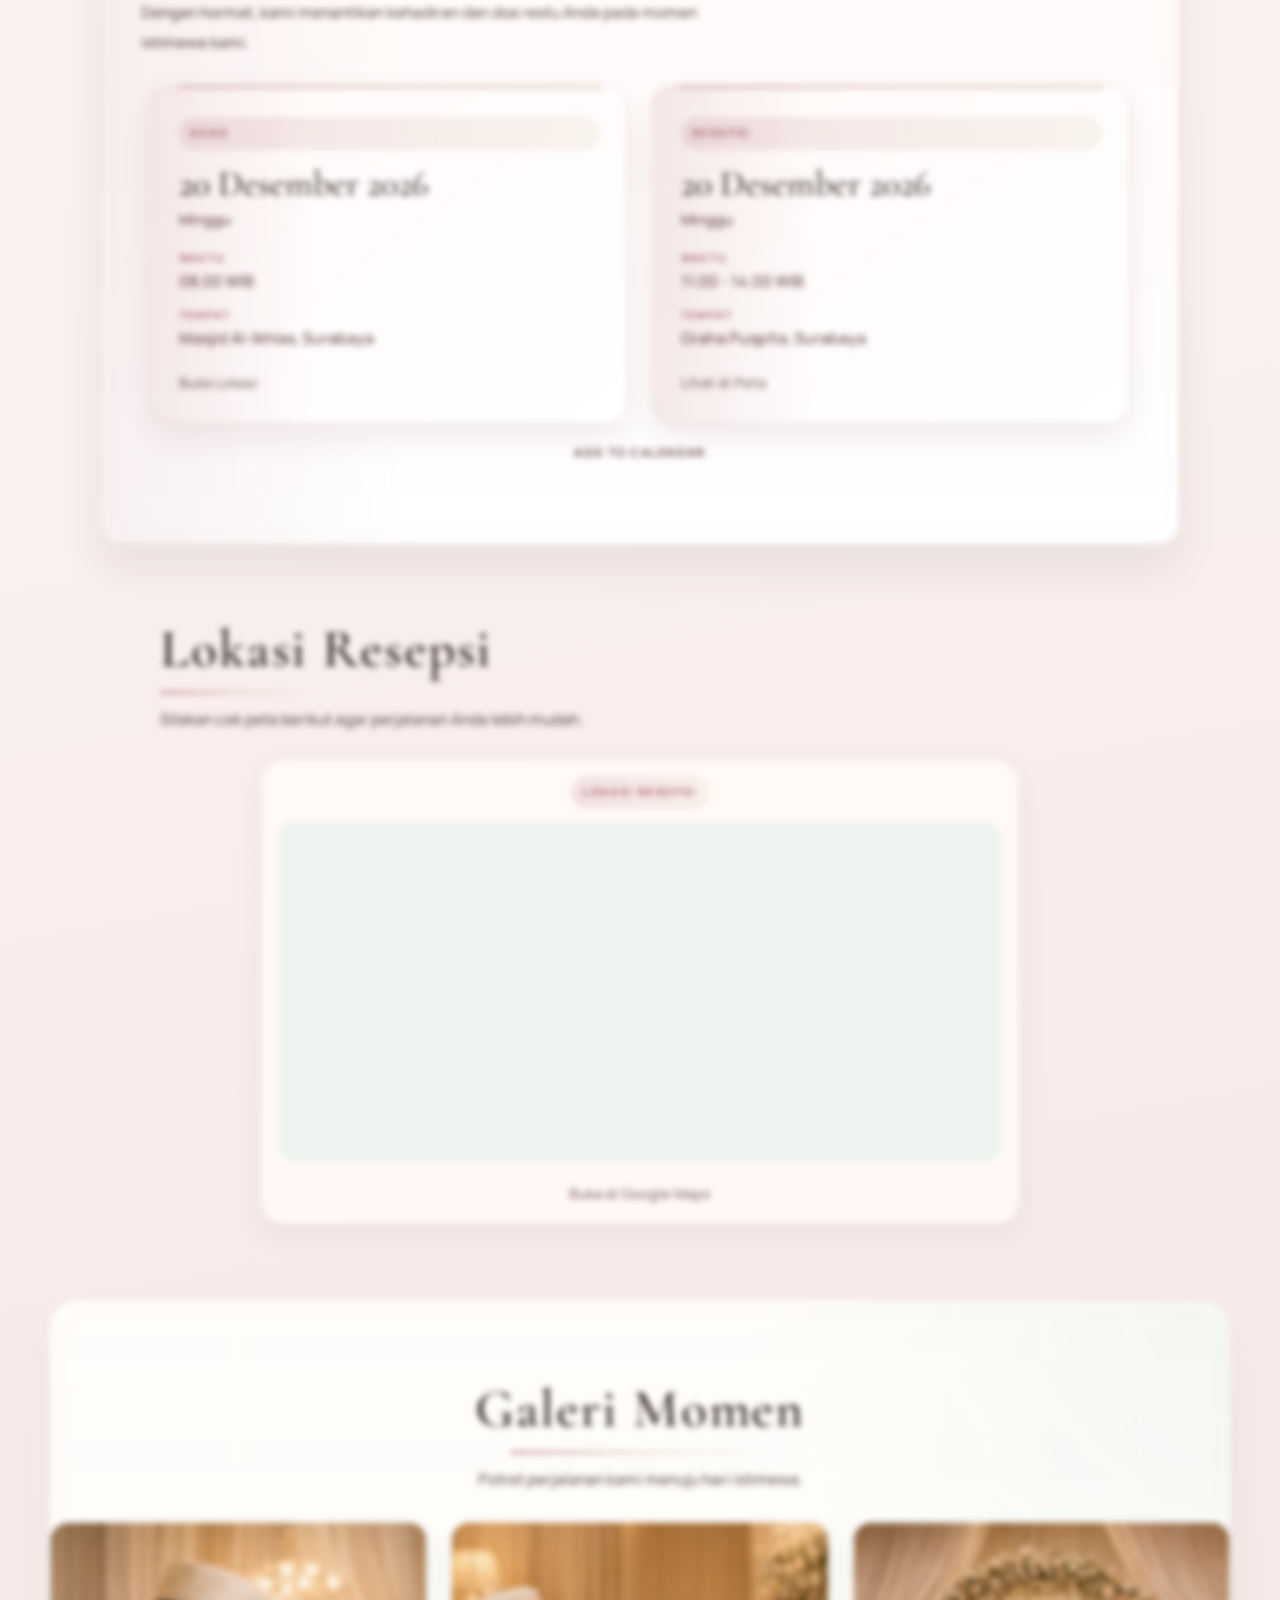
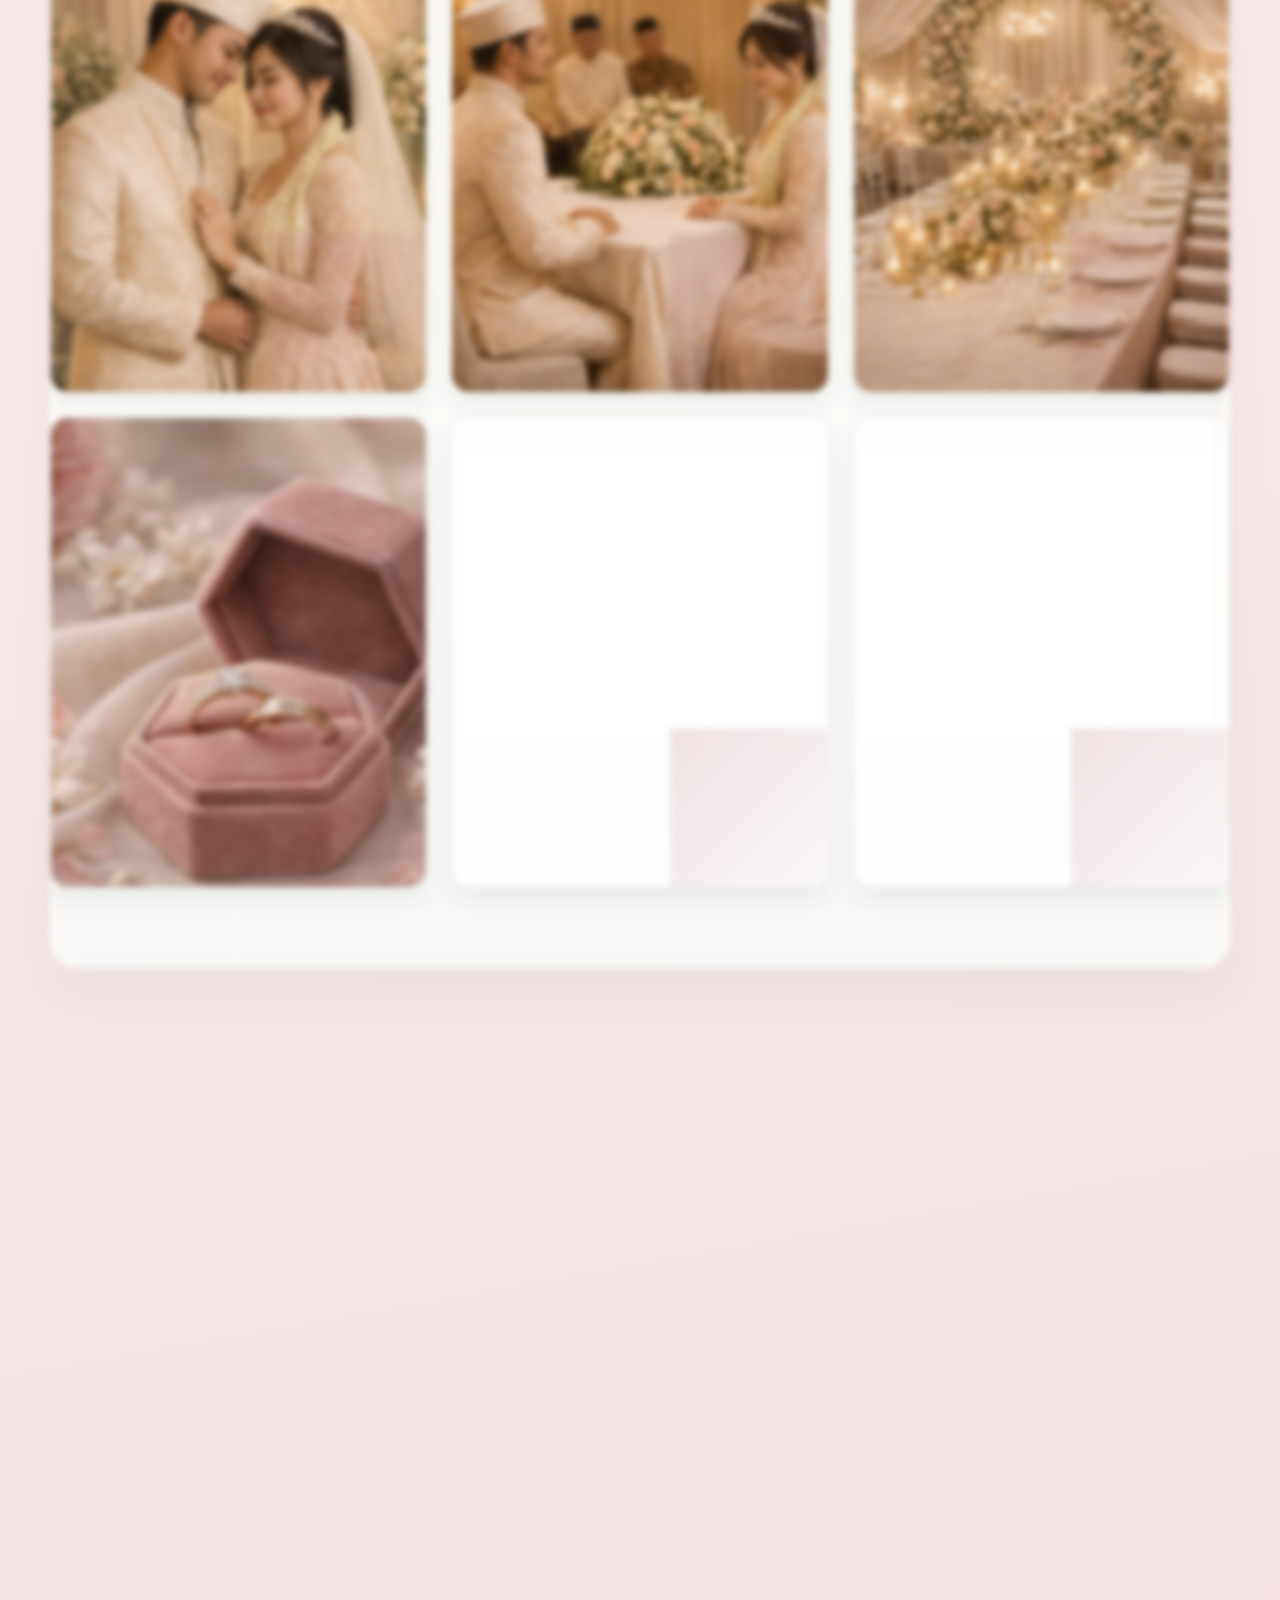
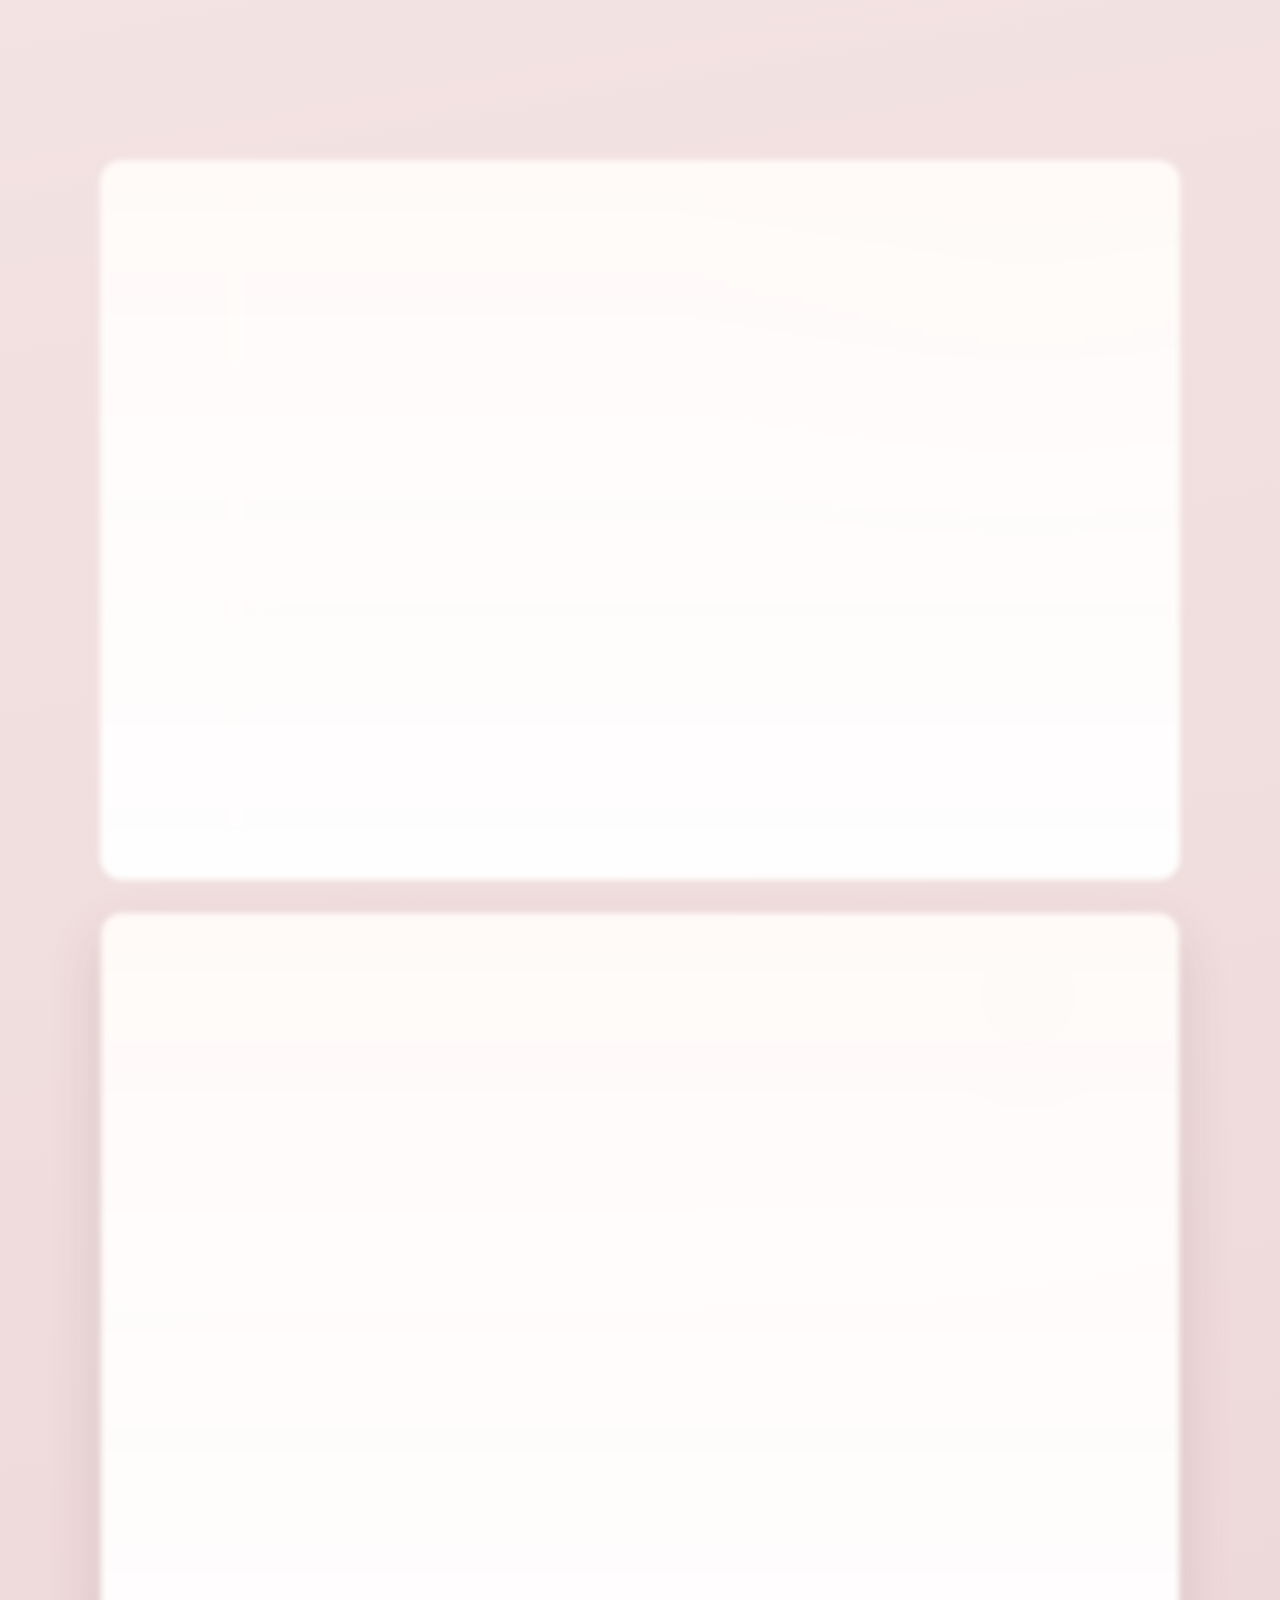
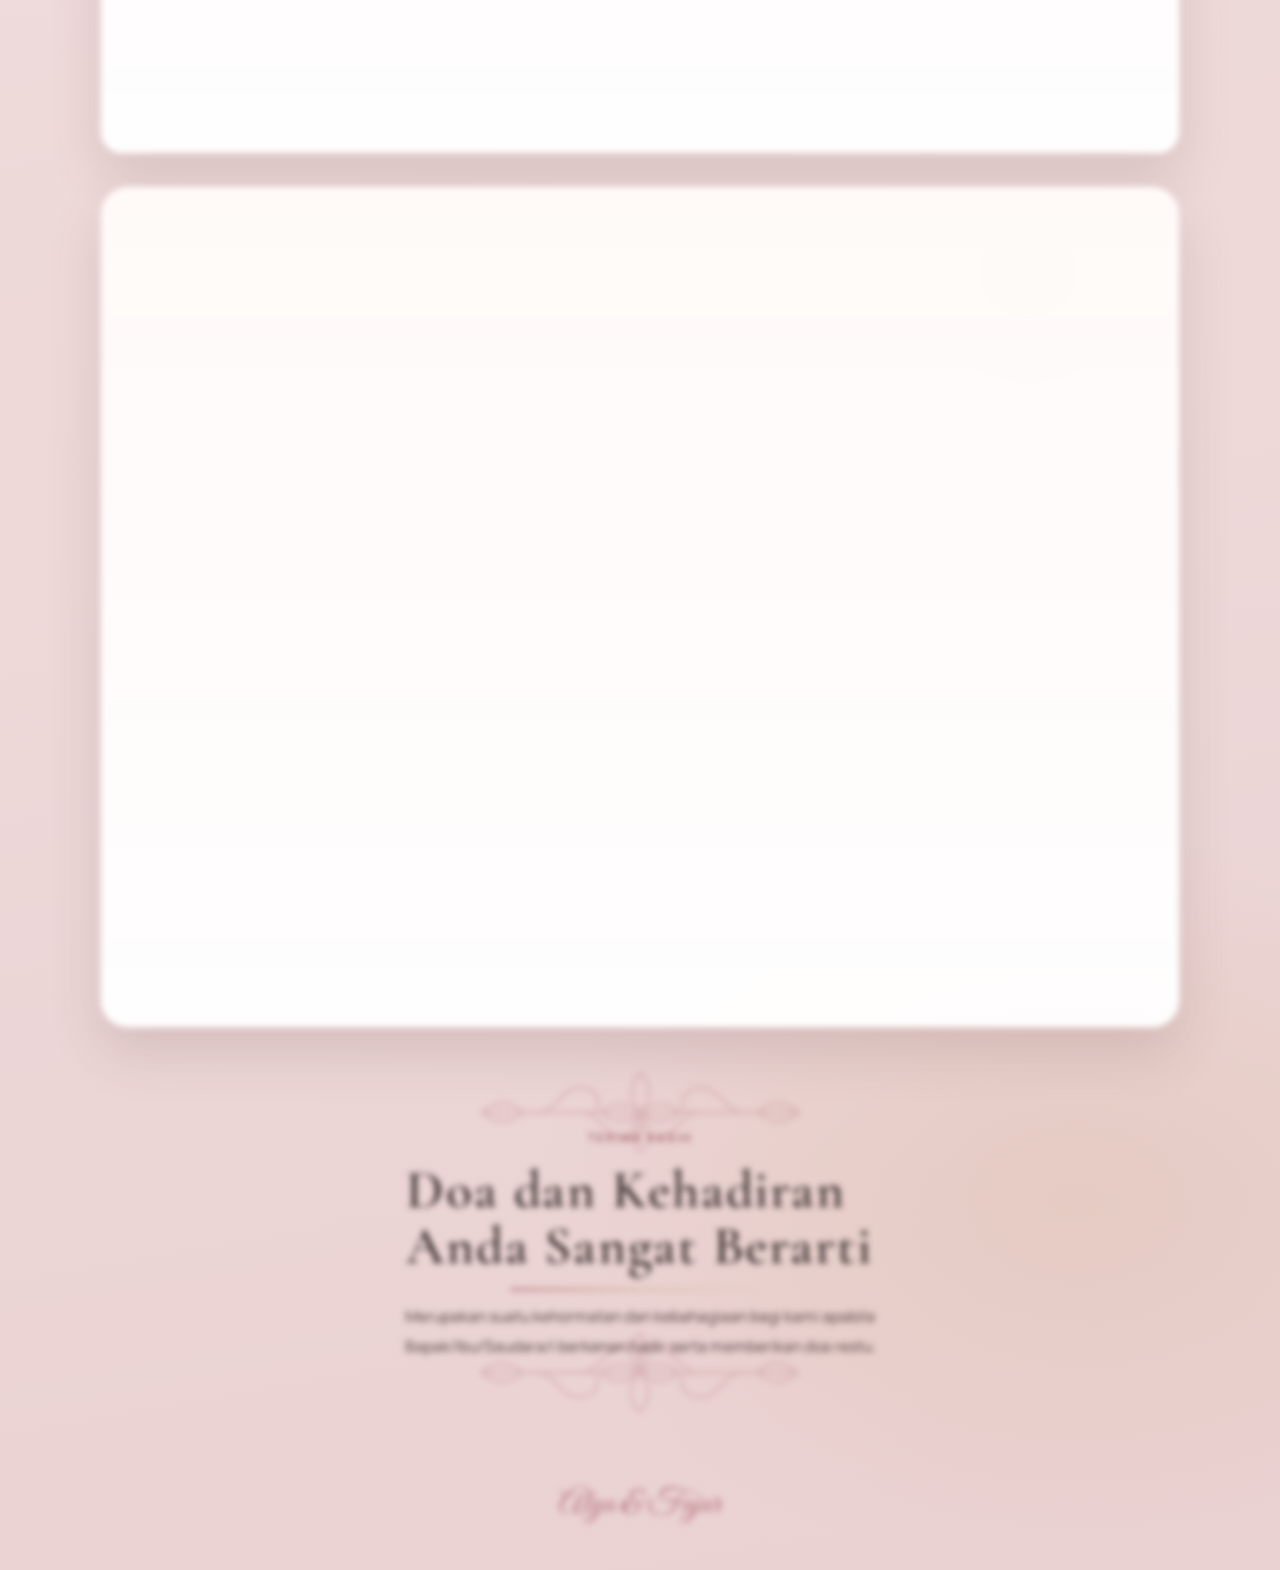
==== commit 73f2d3f5: "Improve invitation cover typography" ====
--- a/frontend/index.html
+++ b/frontend/index.html
@@ -37,7 +37,7 @@
   </div>
   <div id="invitationGate" class="invitation-gate" role="dialog" aria-modal="true" aria-label="Buka undangan">
     <div class="gate-envelope">
-      <p class="gate-overline">Wedding Reception Invitation</p>
+      <p class="gate-overline">Undangan Resepsi Pernikahan</p>
       <h2 id="gateNames">Alya &amp; Fajar</h2>
       <p id="gateDatePlace">Minggu, 20 Desember 2026 • Surabaya</p>
       <div class="gate-recipient">
--- a/frontend/style.css
+++ b/frontend/style.css
@@ -244,50 +244,62 @@
 .gate-overline {
   margin: 0;
   text-transform: uppercase;
-  letter-spacing: 0.16em;
+  letter-spacing: 0.18em;
   color: #63756b;
-  font-size: 0.72rem;
+  font-family: var(--font-accent);
+  font-size: 0.78rem;
+  font-weight: 700;
+  line-height: 1.35;
 }
 
 .gate-envelope h2 {
-  margin-top: 10px;
+  margin-top: 12px;
   font-family: var(--font-display);
-  font-weight: 400;
+  font-weight: 600;
   letter-spacing: 0;
-  font-size: clamp(2rem, 8vw, 3.2rem);
+  font-size: clamp(2.25rem, 8.6vw, 3.65rem);
+  line-height: 1.02;
 }
 
 .gate-envelope p {
   margin: 8px 0 0;
   color: #5d7065;
+  font-size: 0.95rem;
+  line-height: 1.55;
 }
 
 .gate-recipient {
-  margin: 14px auto 0;
+  margin: 18px auto 0;
   width: min(360px, 100%);
   border: 1px solid rgba(79, 119, 100, 0.24);
   border-radius: 12px;
   background: rgba(255, 255, 255, 0.6);
-  padding: 10px 12px;
+  padding: 12px 14px;
 }
 
 .gate-recipient p {
   margin: 0;
-  font-size: 0.78rem;
+  font-family: var(--font-accent);
+  font-size: 0.74rem;
+  font-weight: 700;
+  letter-spacing: 0.08em;
+  text-transform: uppercase;
   color: #62746a;
 }
 
 .gate-recipient h3 {
-  margin: 4px 0 0;
-  font-family: var(--font-display);
-  font-weight: 400;
-  letter-spacing: 0;
-  font-size: clamp(1.2rem, 4.6vw, 1.58rem);
-  line-height: 1.1;
+  margin: 6px 0 0;
+  font-family: "Cormorant Garamond", serif;
+  font-weight: 600;
+  letter-spacing: 0.01em;
+  font-size: clamp(1.38rem, 4.8vw, 1.85rem);
+  line-height: 1.18;
 }
 
 .gate-open-btn {
   margin-top: 16px;
+  font-size: 0.98rem;
+  font-weight: 800;
 }
 
 @keyframes flap-open {
@@ -958,13 +970,34 @@
 
 .host-invitation-section h2 {
   margin: 8px auto 0;
-  max-width: 820px;
+  max-width: min(100%, 360px);
   text-align: center;
-  font-family: var(--font-display);
-  font-size: clamp(2.05rem, 4.8vw, 3.5rem);
-  line-height: 1.08;
+  font-family: "Cormorant Garamond", serif;
+  font-size: clamp(1.8rem, 6vw, 2.8rem);
+  line-height: 1.34;
+  font-weight: 600;
+  letter-spacing: 0.02em;
   color: var(--text);
   text-wrap: balance;
+}
+
+.host-invitation-section h2 span {
+  display: block;
+  white-space: nowrap;
+}
+
+#hostSectionLabel {
+  font-family: var(--font-accent);
+  font-size: 0.72rem;
+  letter-spacing: 0.18em;
+  text-transform: uppercase;
+  font-weight: 700;
+}
+
+#invitationLead {
+  font-family: var(--font-body);
+  font-size: 0.95rem;
+  line-height: 1.75;
 }
 
 .host-invitation-section .section-kicker,
@@ -2669,6 +2702,12 @@
     line-height: 1.04;
   }
 
+  .host-invitation-section h2 {
+    max-width: 100%;
+    font-size: clamp(1.46rem, 7vw, 2rem);
+    line-height: 1.38;
+  }
+
   .subtitle {
     font-size: 0.92rem;
   }
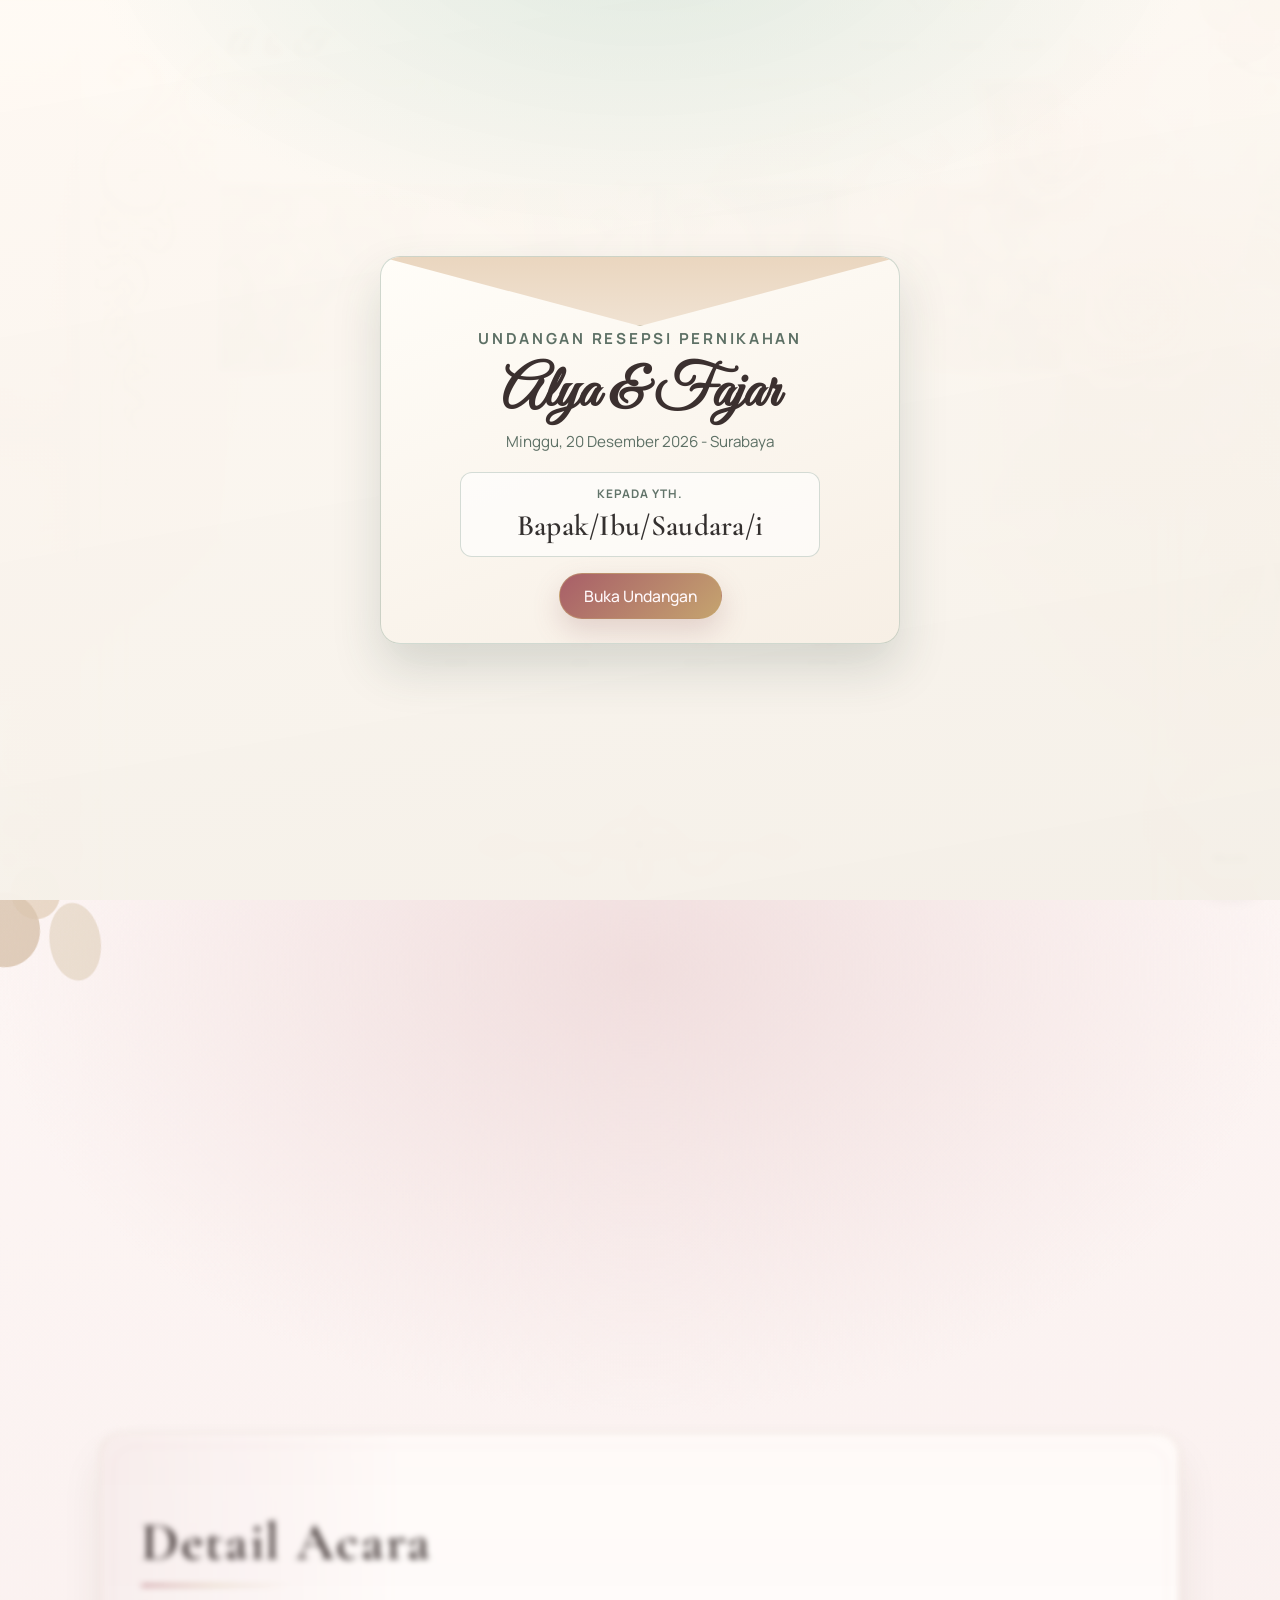
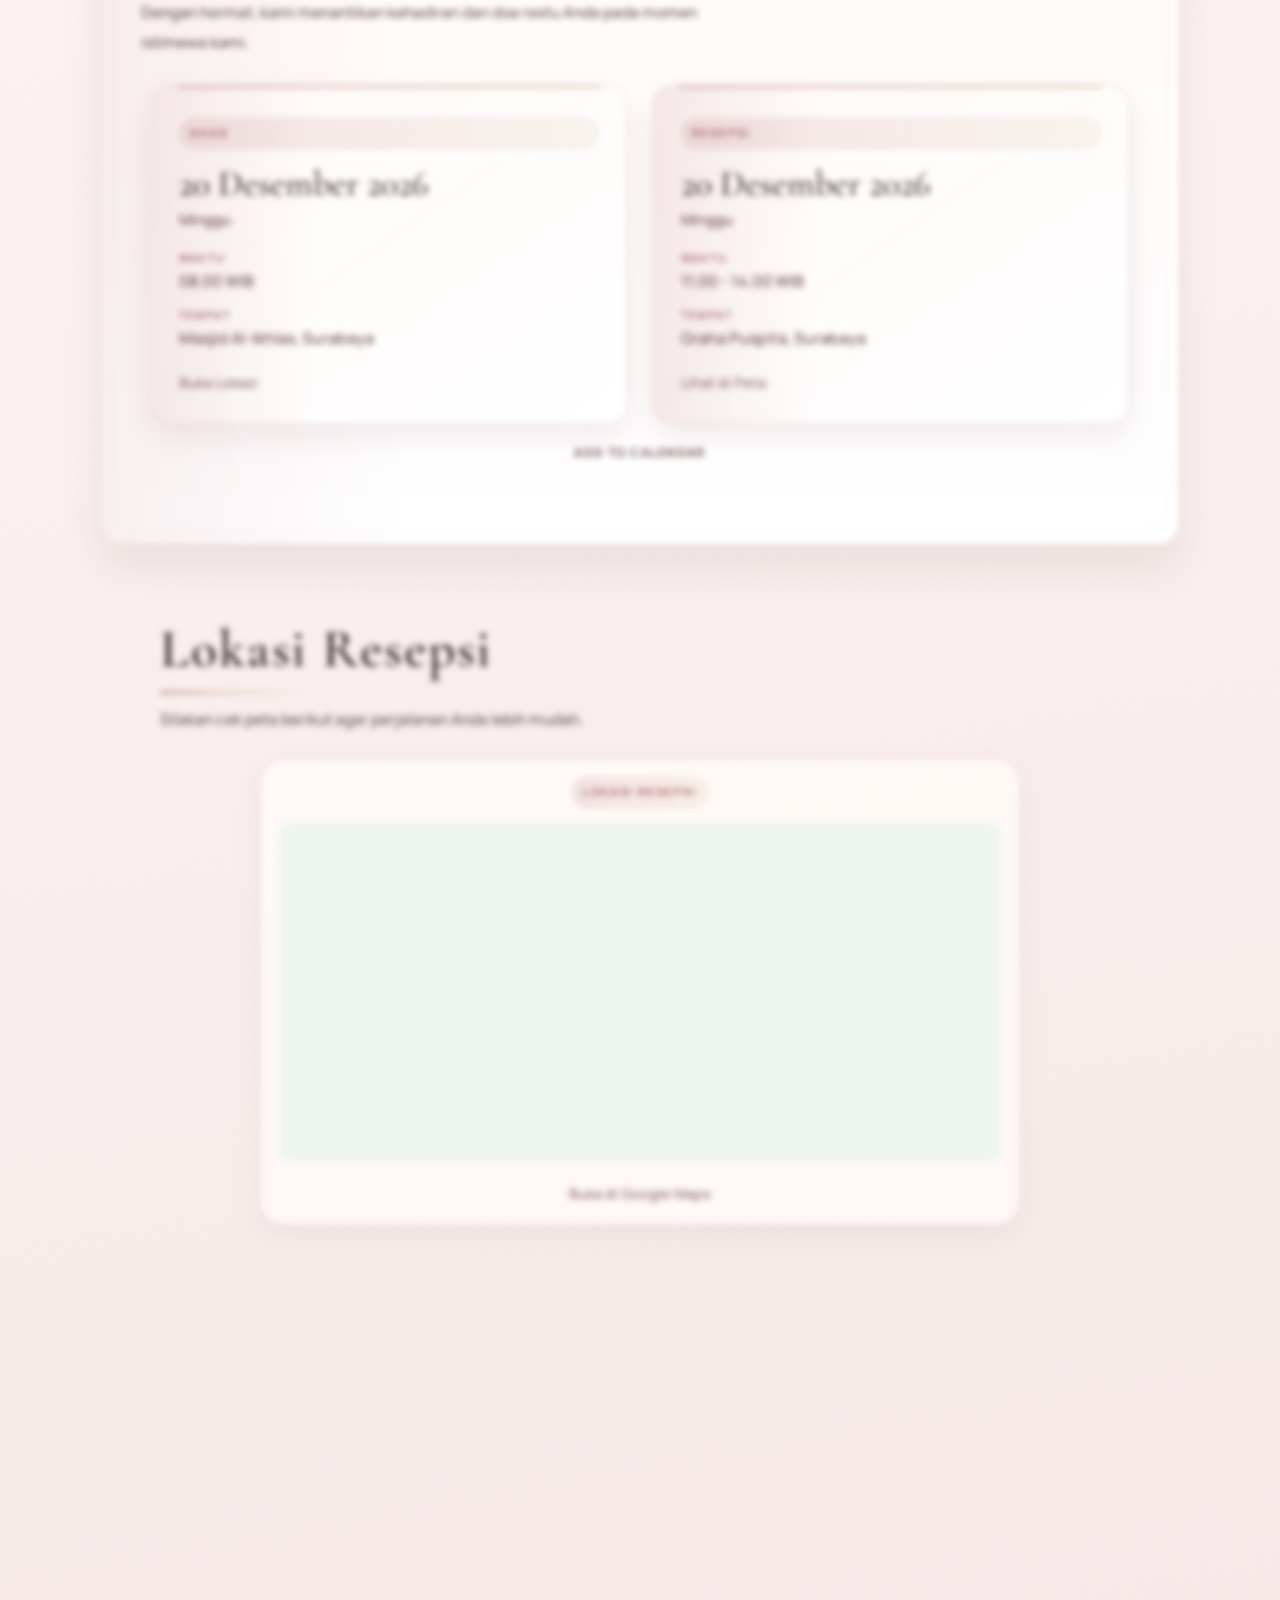
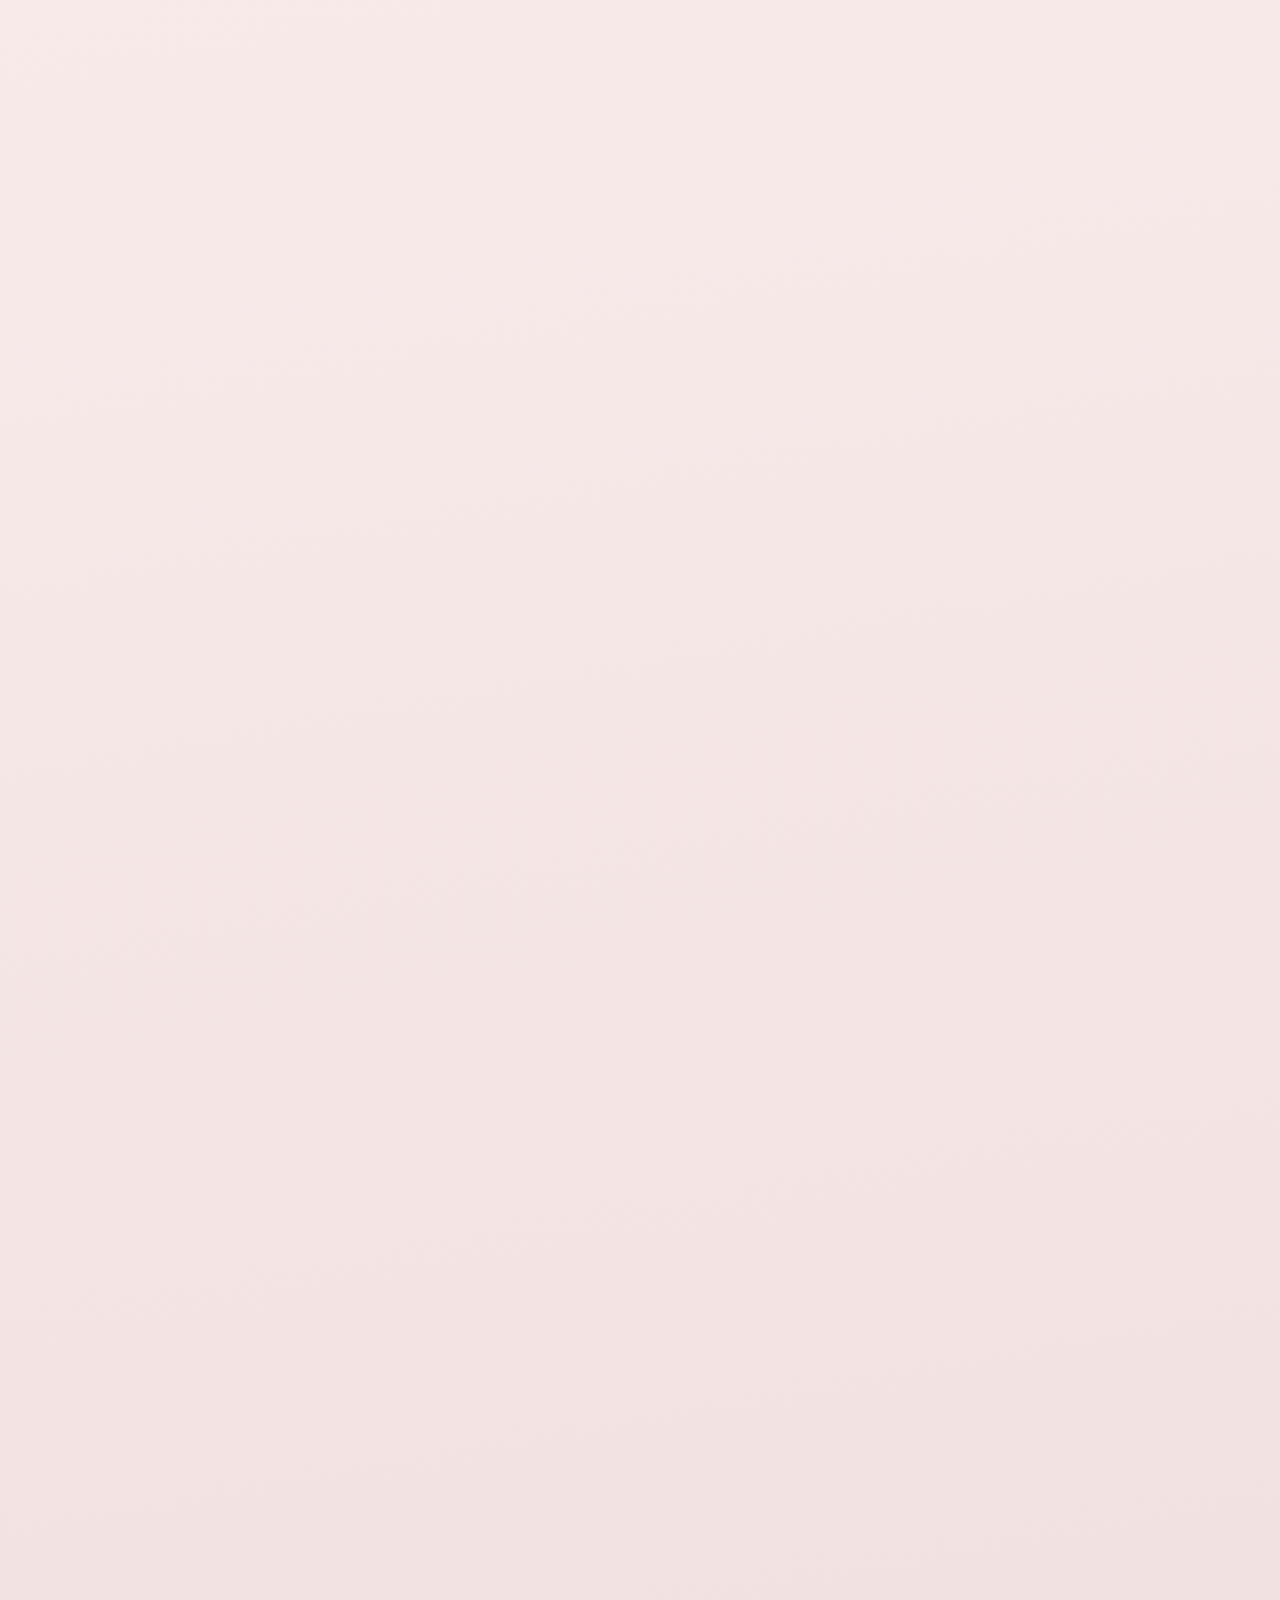
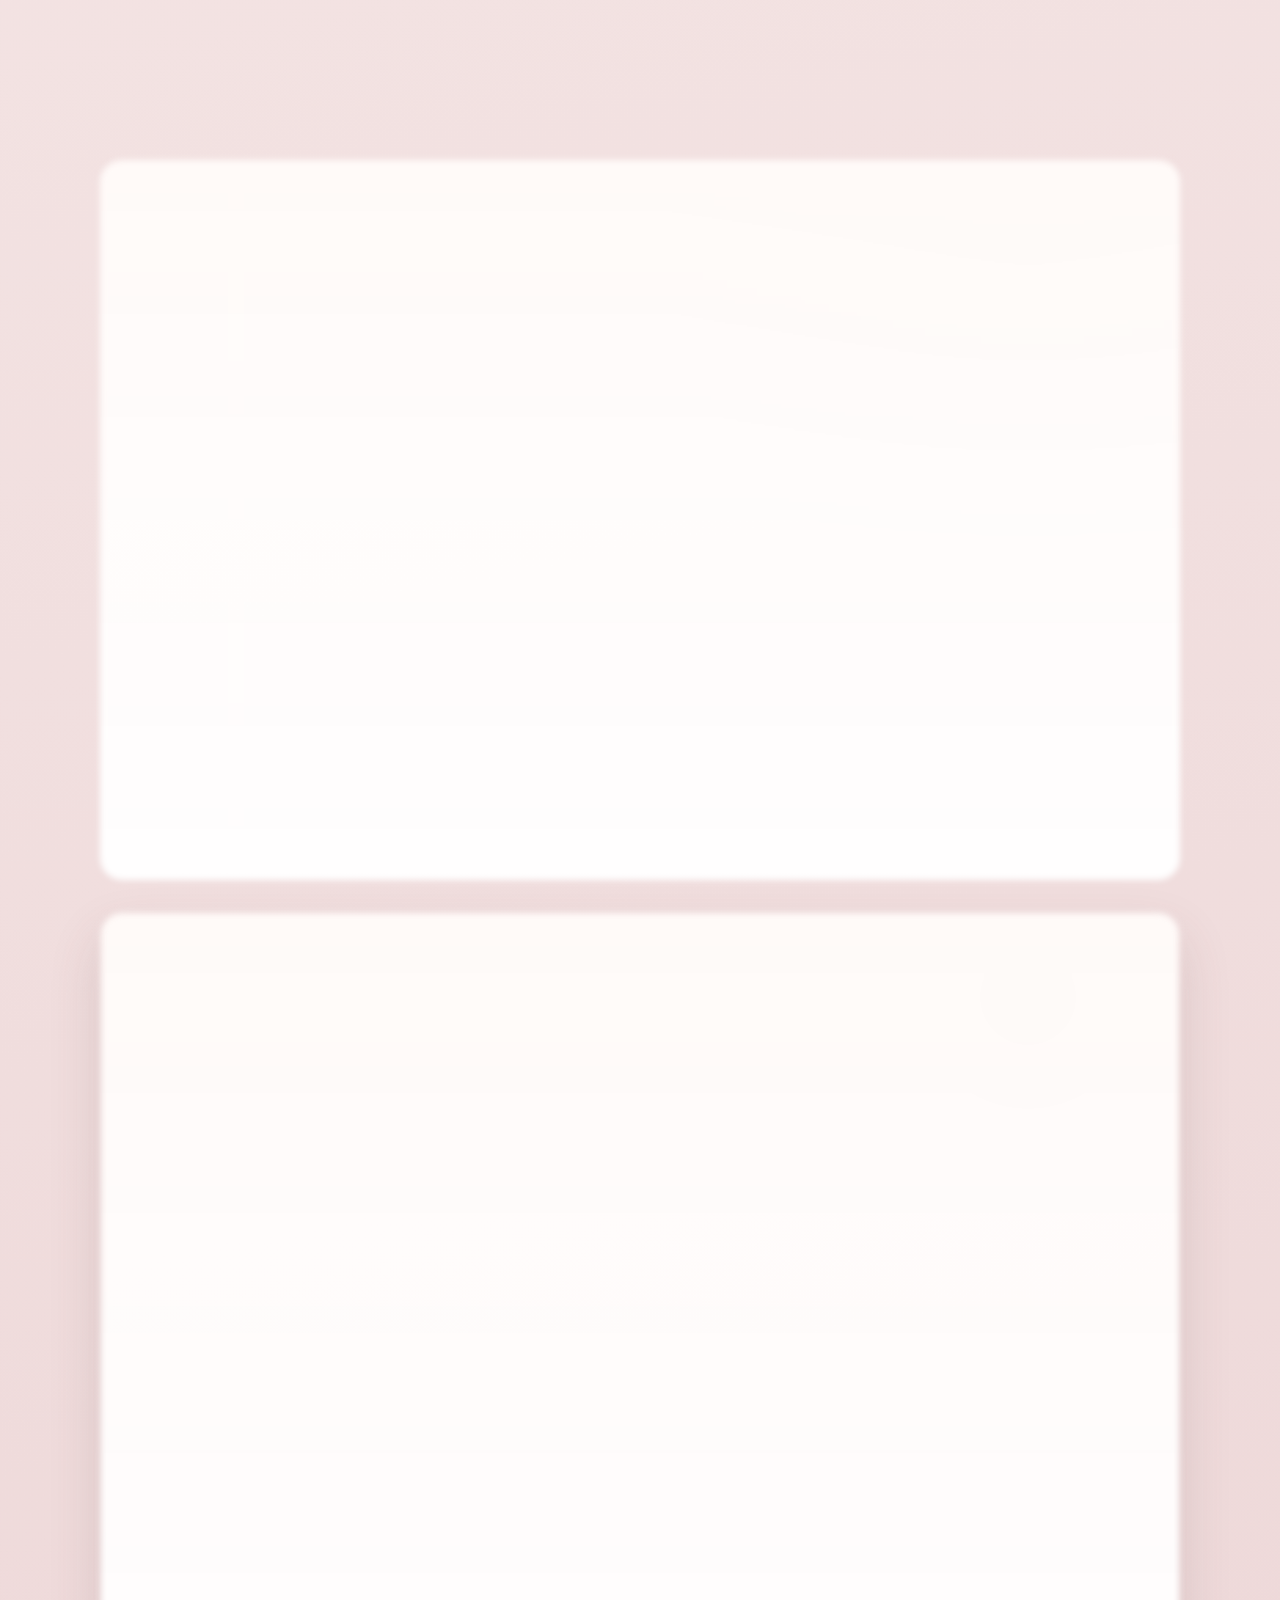
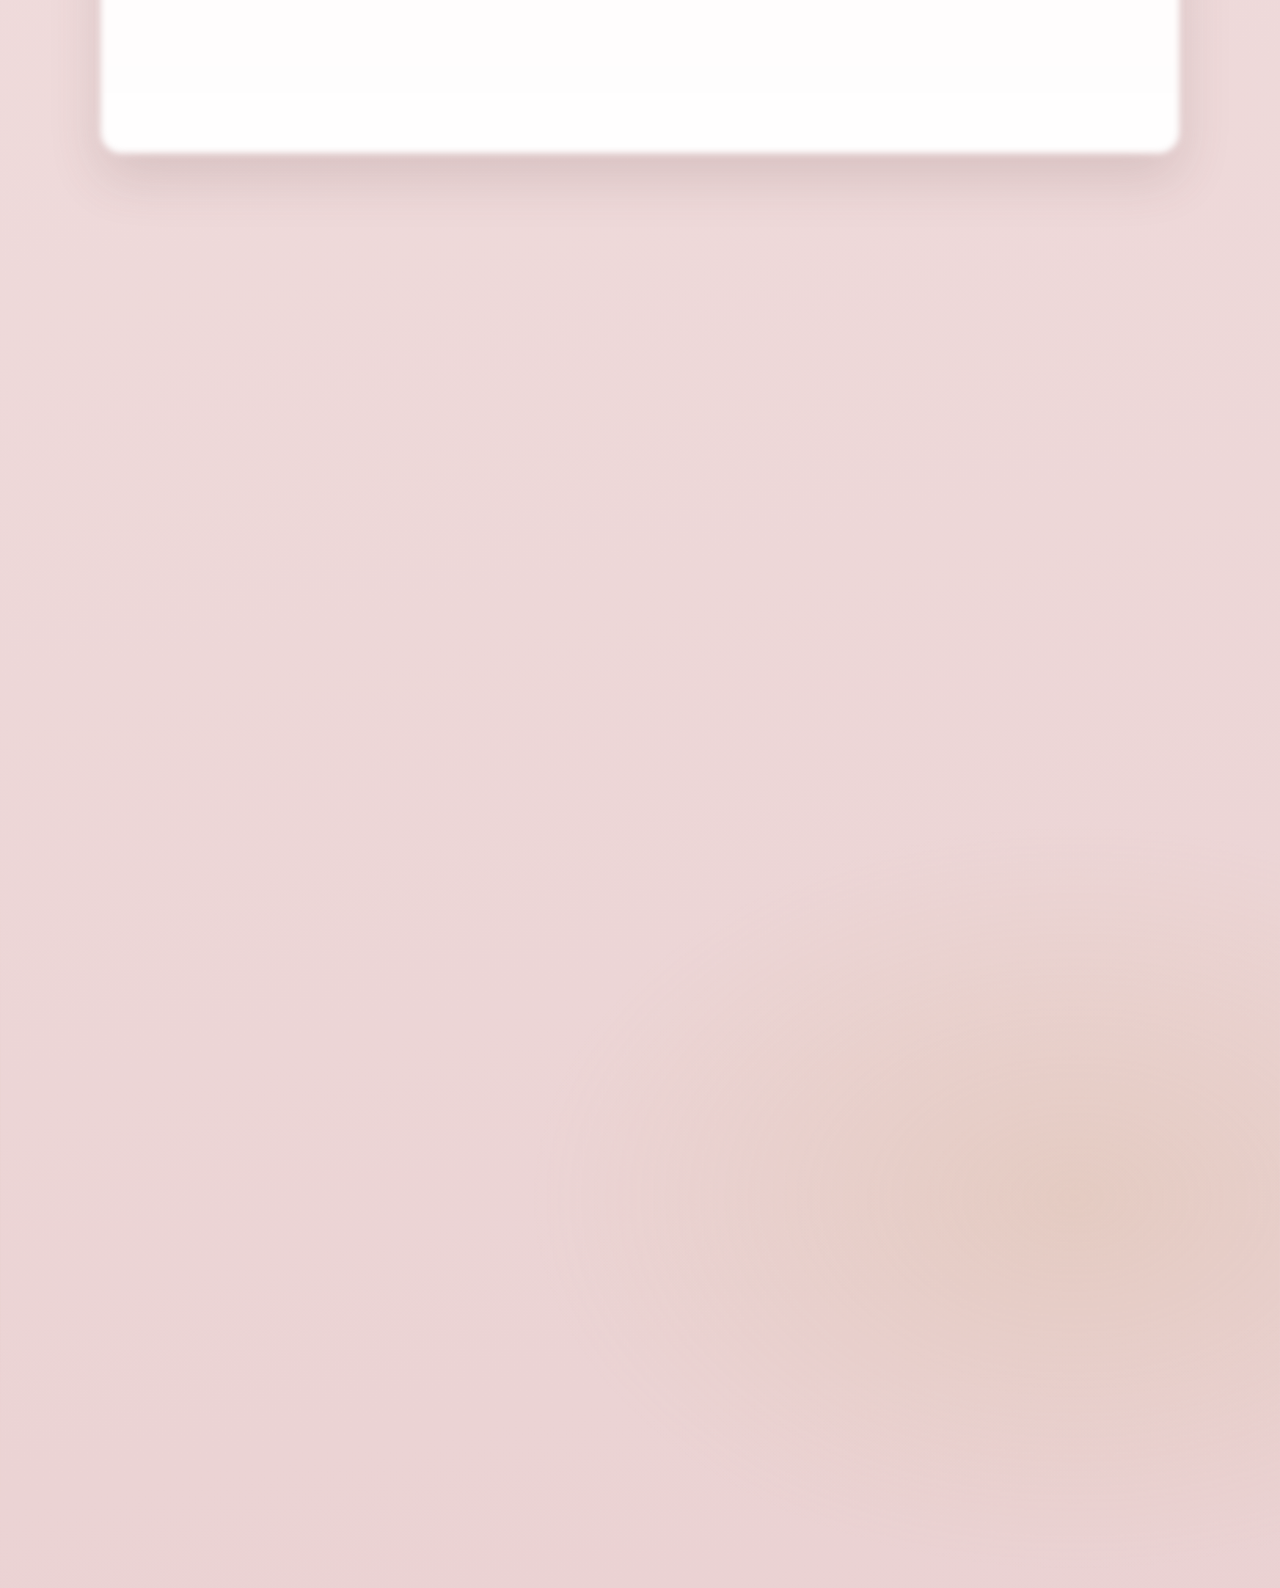
==== commit c7f19240: "Strengthen parent-host invitation section" ====
--- a/frontend/index.html
+++ b/frontend/index.html
@@ -91,11 +91,12 @@
 
   <main>
     <section id="pengundang" class="section card reveal host-invitation-section" hidden>
-      <p id="hostSectionLabel" class="section-kicker">Putra-putri dari</p>
+      <p id="hostSectionLabel" class="section-kicker">Kami yang berbahagia</p>
       <h2 id="hostNamesText">Keluarga Besar</h2>
       <p id="invitationLead" class="lead">
         Dengan hormat kami mengundang Bapak/Ibu/Saudara/i untuk menghadiri acara kami.
       </p>
+      <h3 id="hostCoupleNames" class="host-couple-names">Alya &amp; Fajar</h3>
     </section>
 
     <section id="mempelai" class="section card reveal mempelai-intro">
--- a/frontend/style.css
+++ b/frontend/style.css
@@ -1000,6 +1000,17 @@
   line-height: 1.75;
 }
 
+.host-couple-names {
+  margin: 20px auto 0;
+  font-family: var(--font-display);
+  font-size: clamp(2.35rem, 8vw, 4rem);
+  line-height: 0.98;
+  font-weight: 500;
+  color: var(--text);
+  letter-spacing: 0;
+  text-align: center;
+}
+
 .host-invitation-section .section-kicker,
 .host-invitation-section .lead {
   text-align: center;
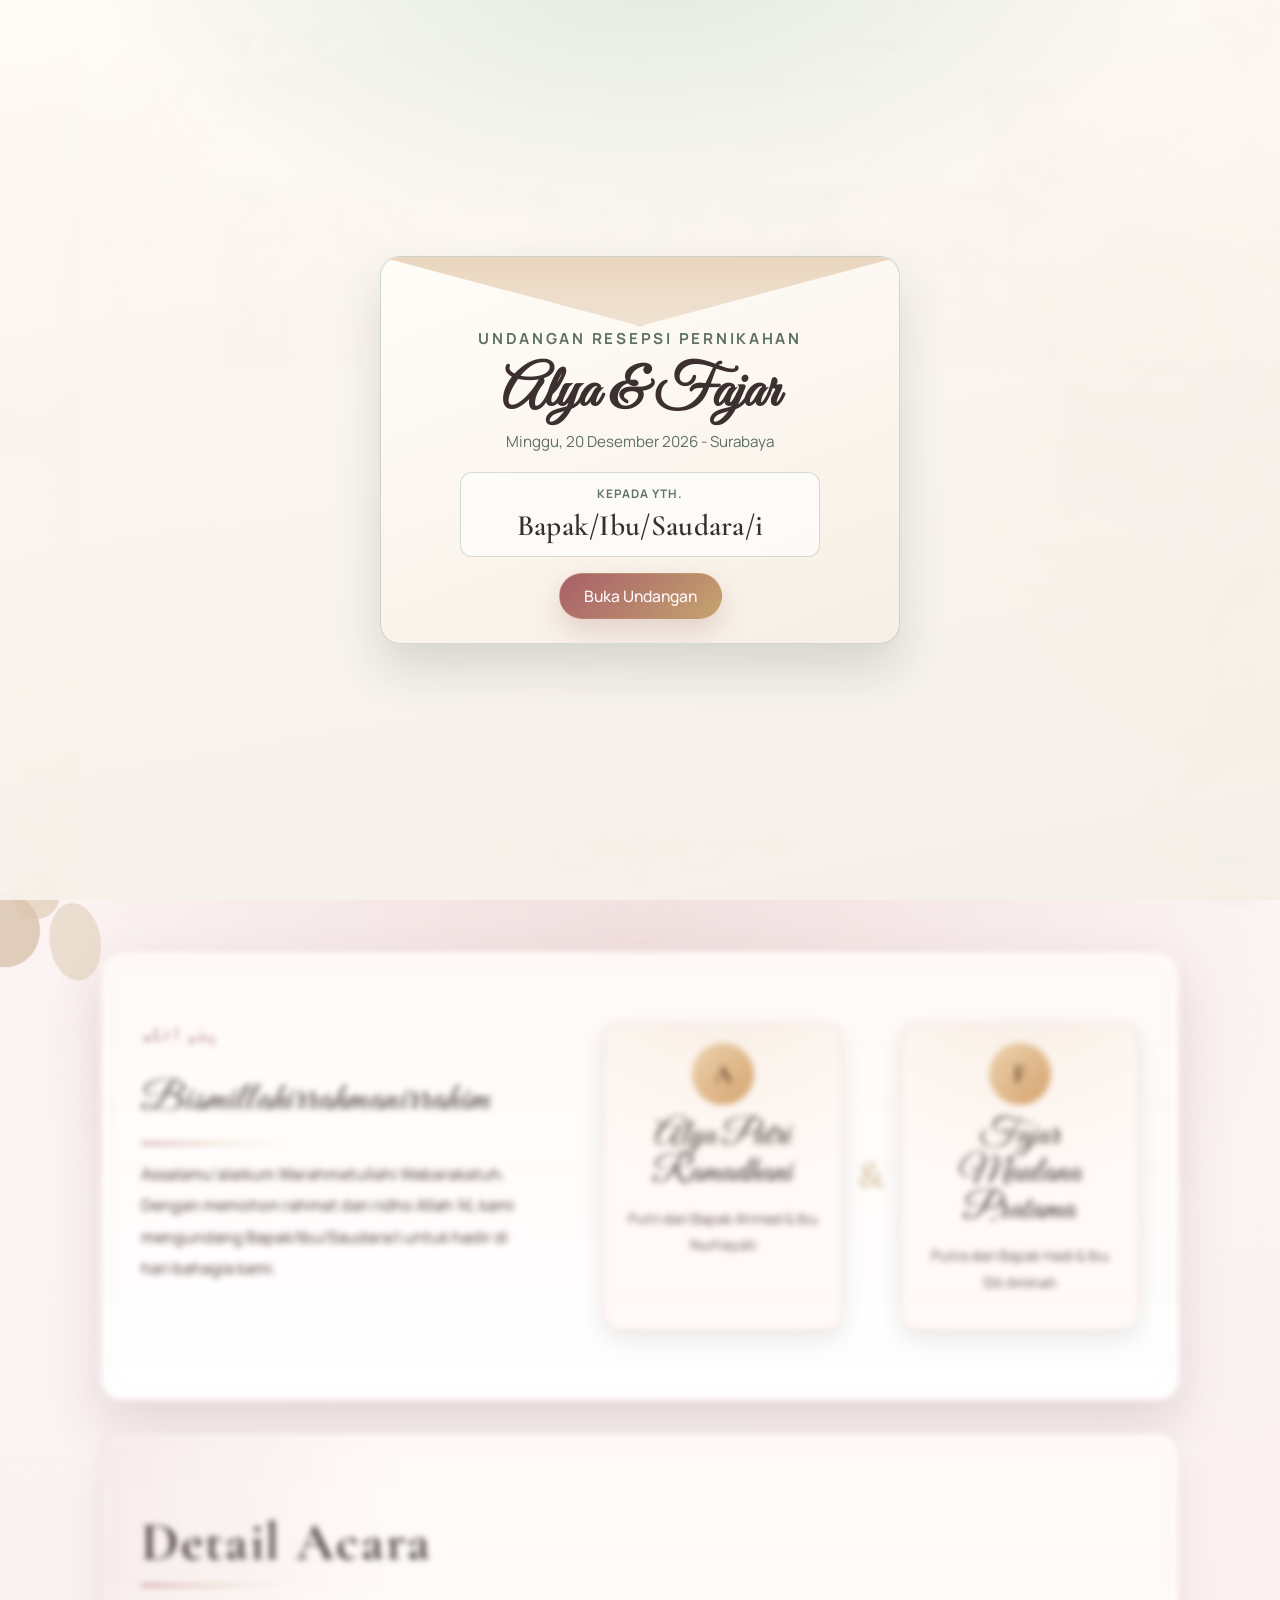
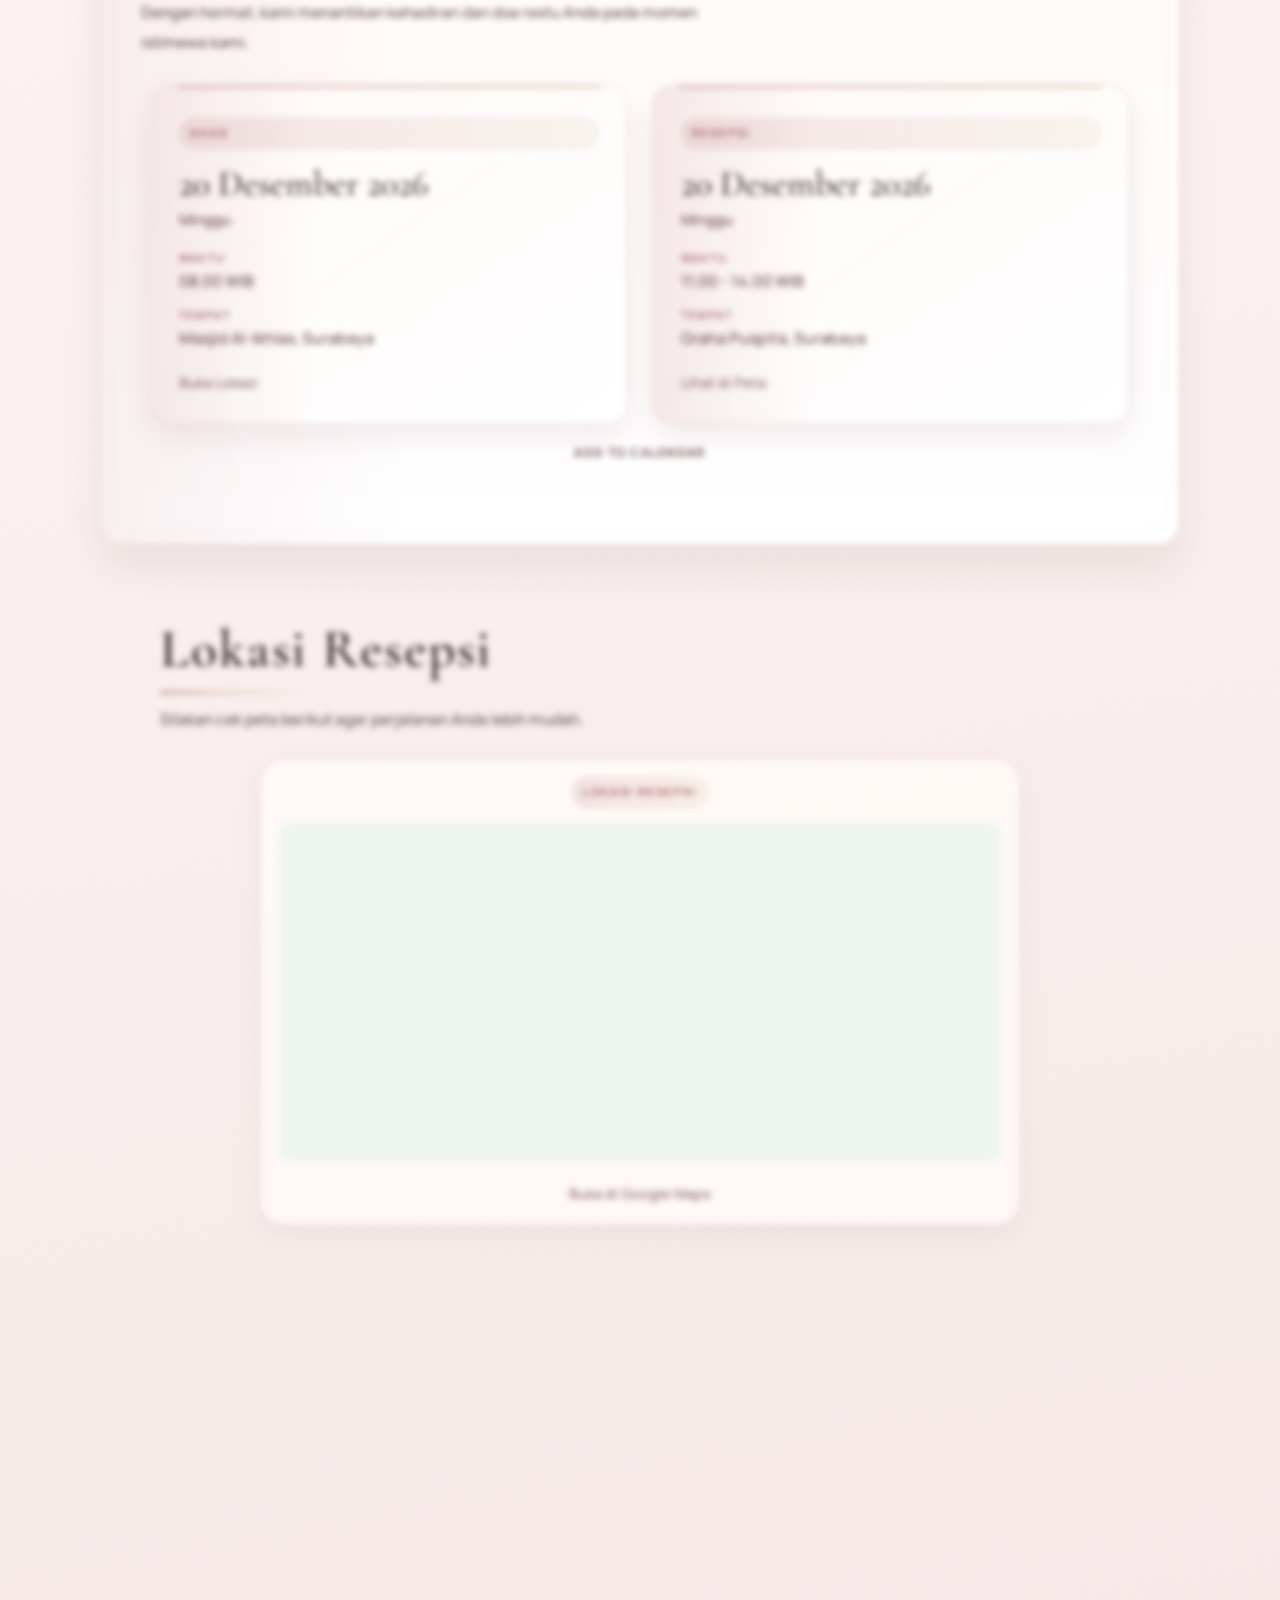
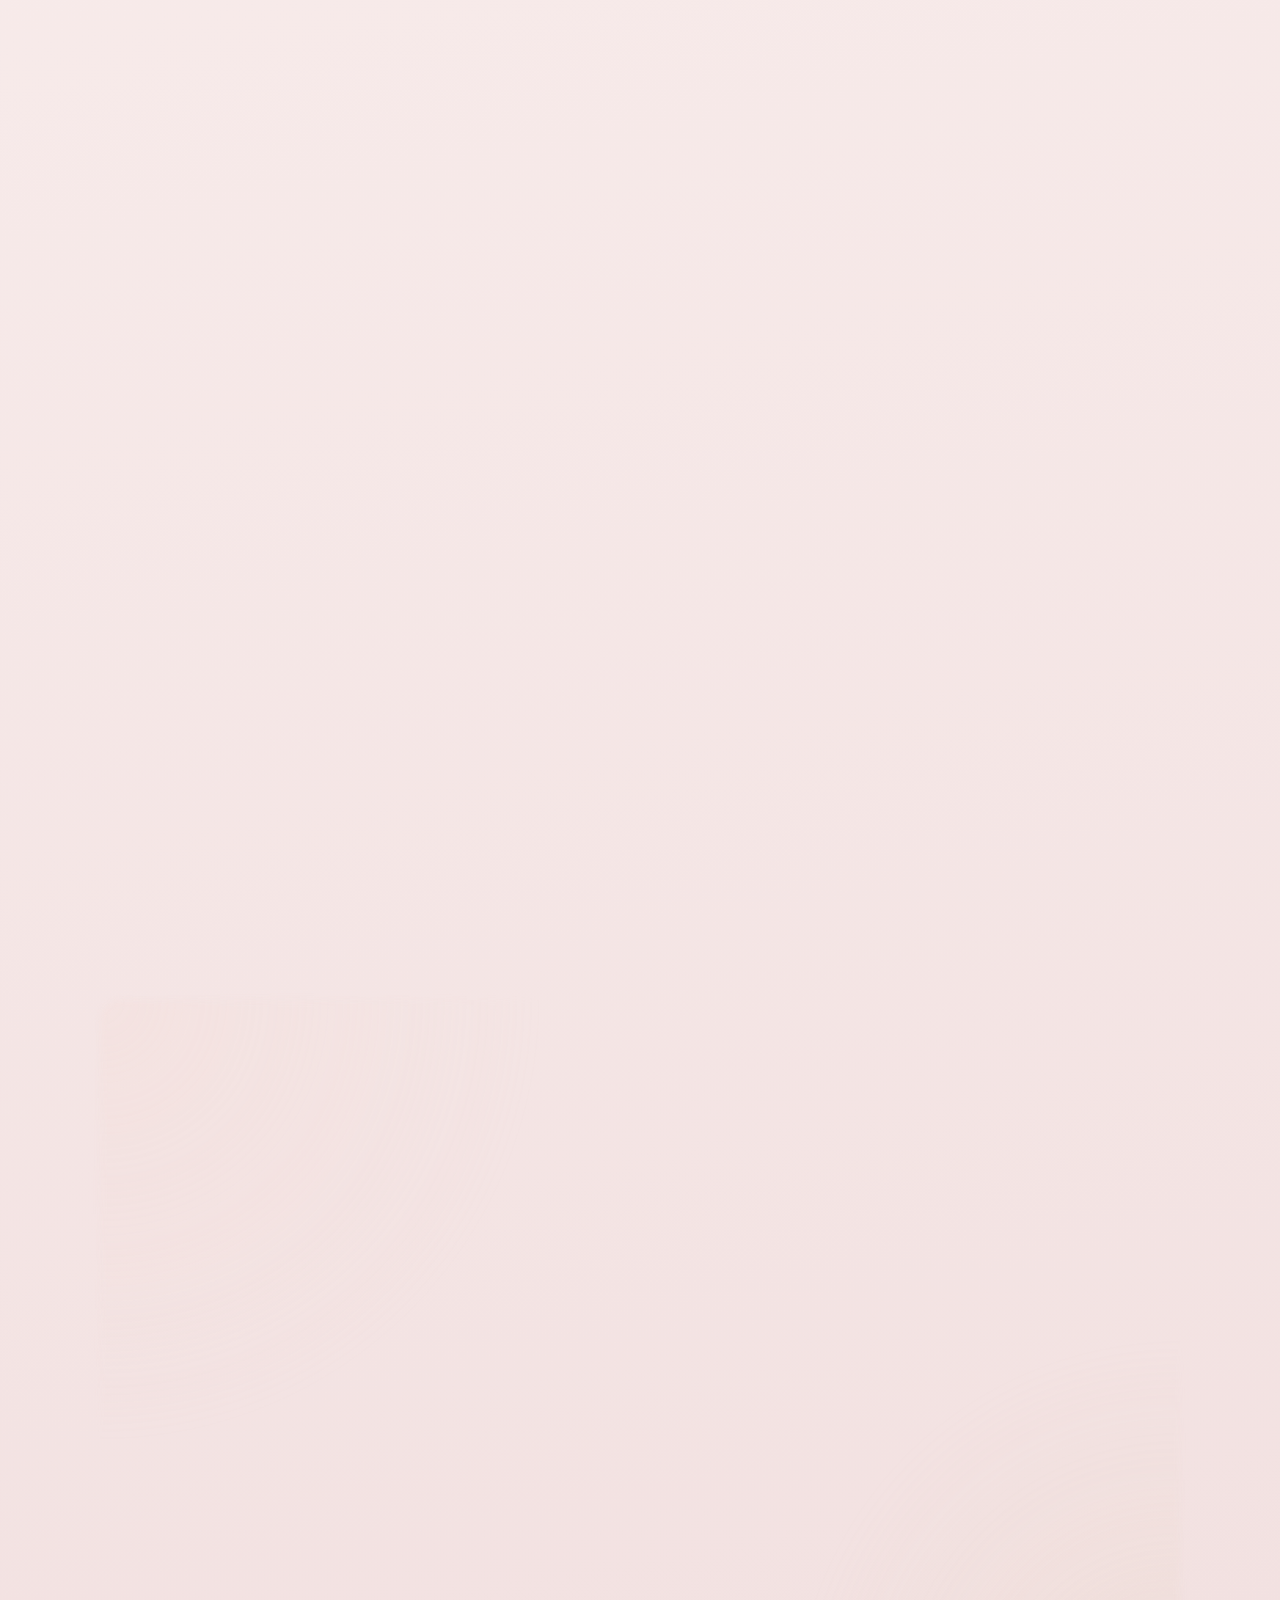
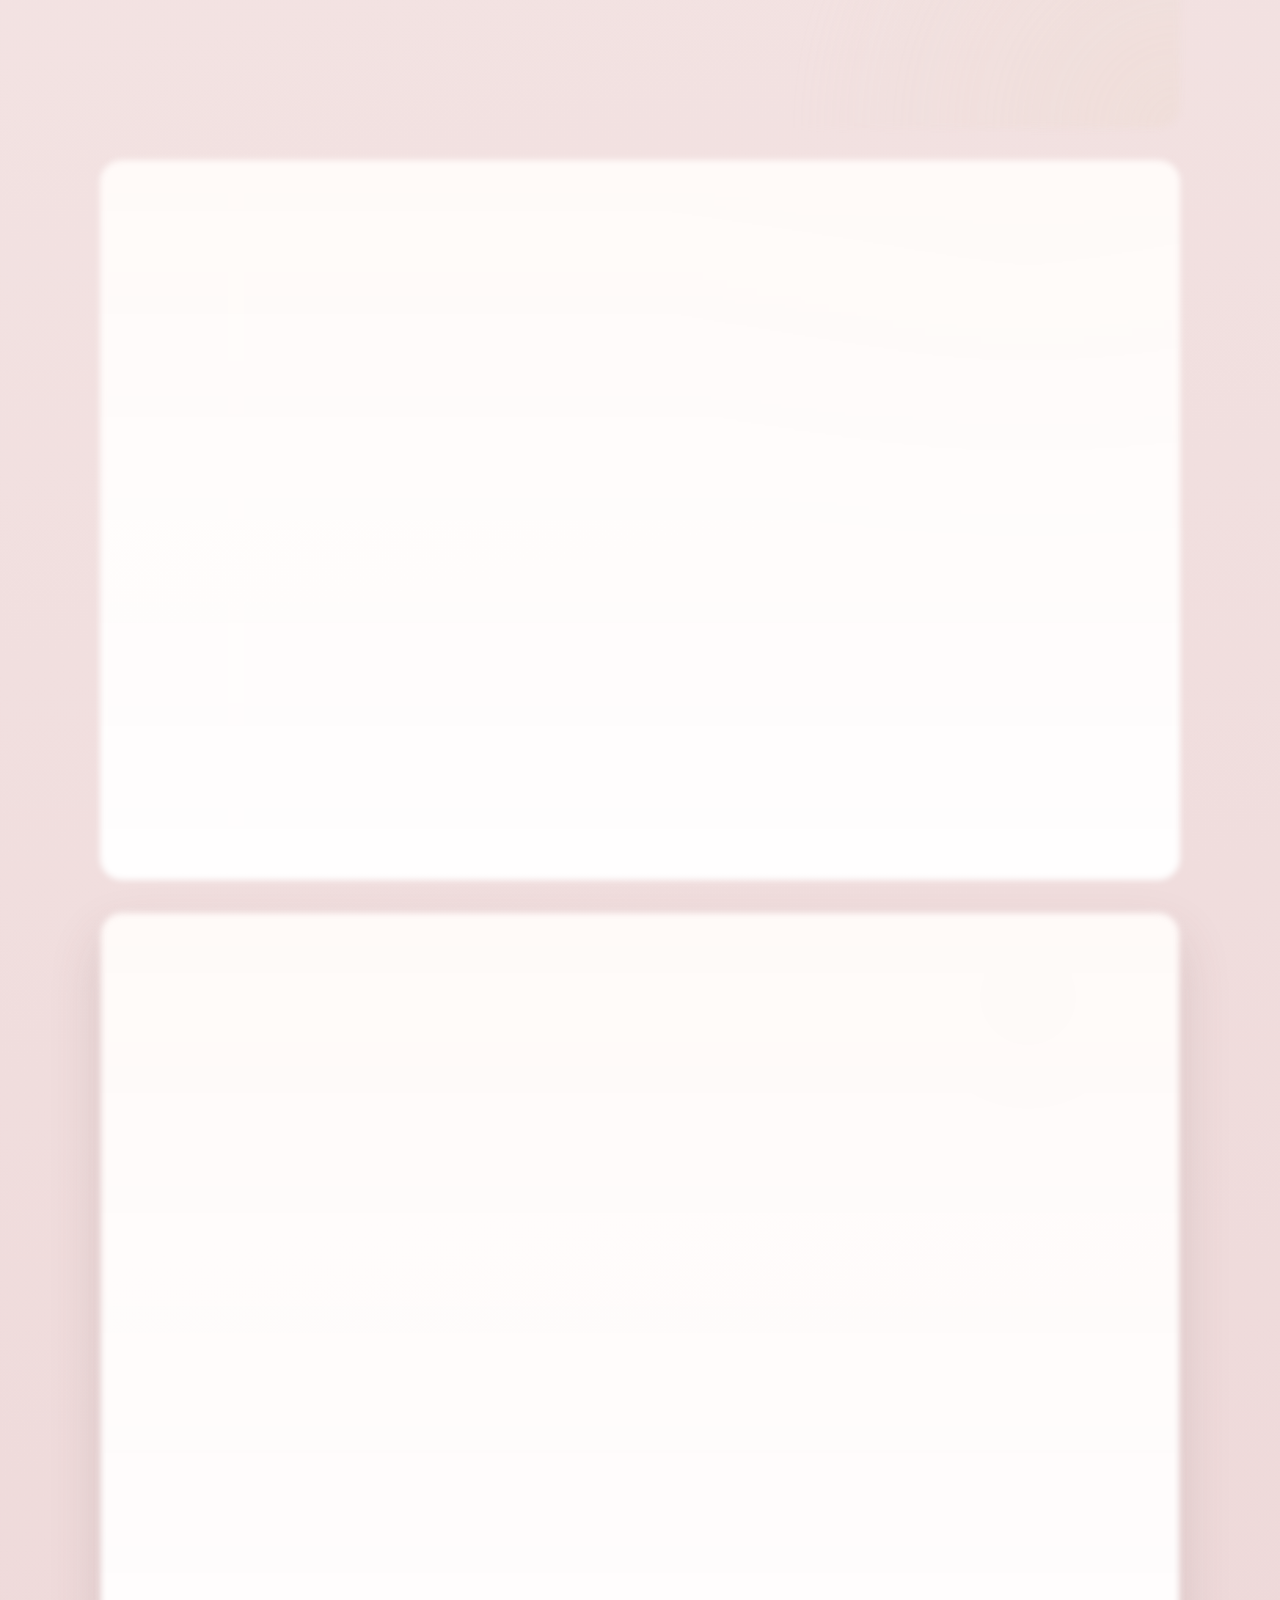
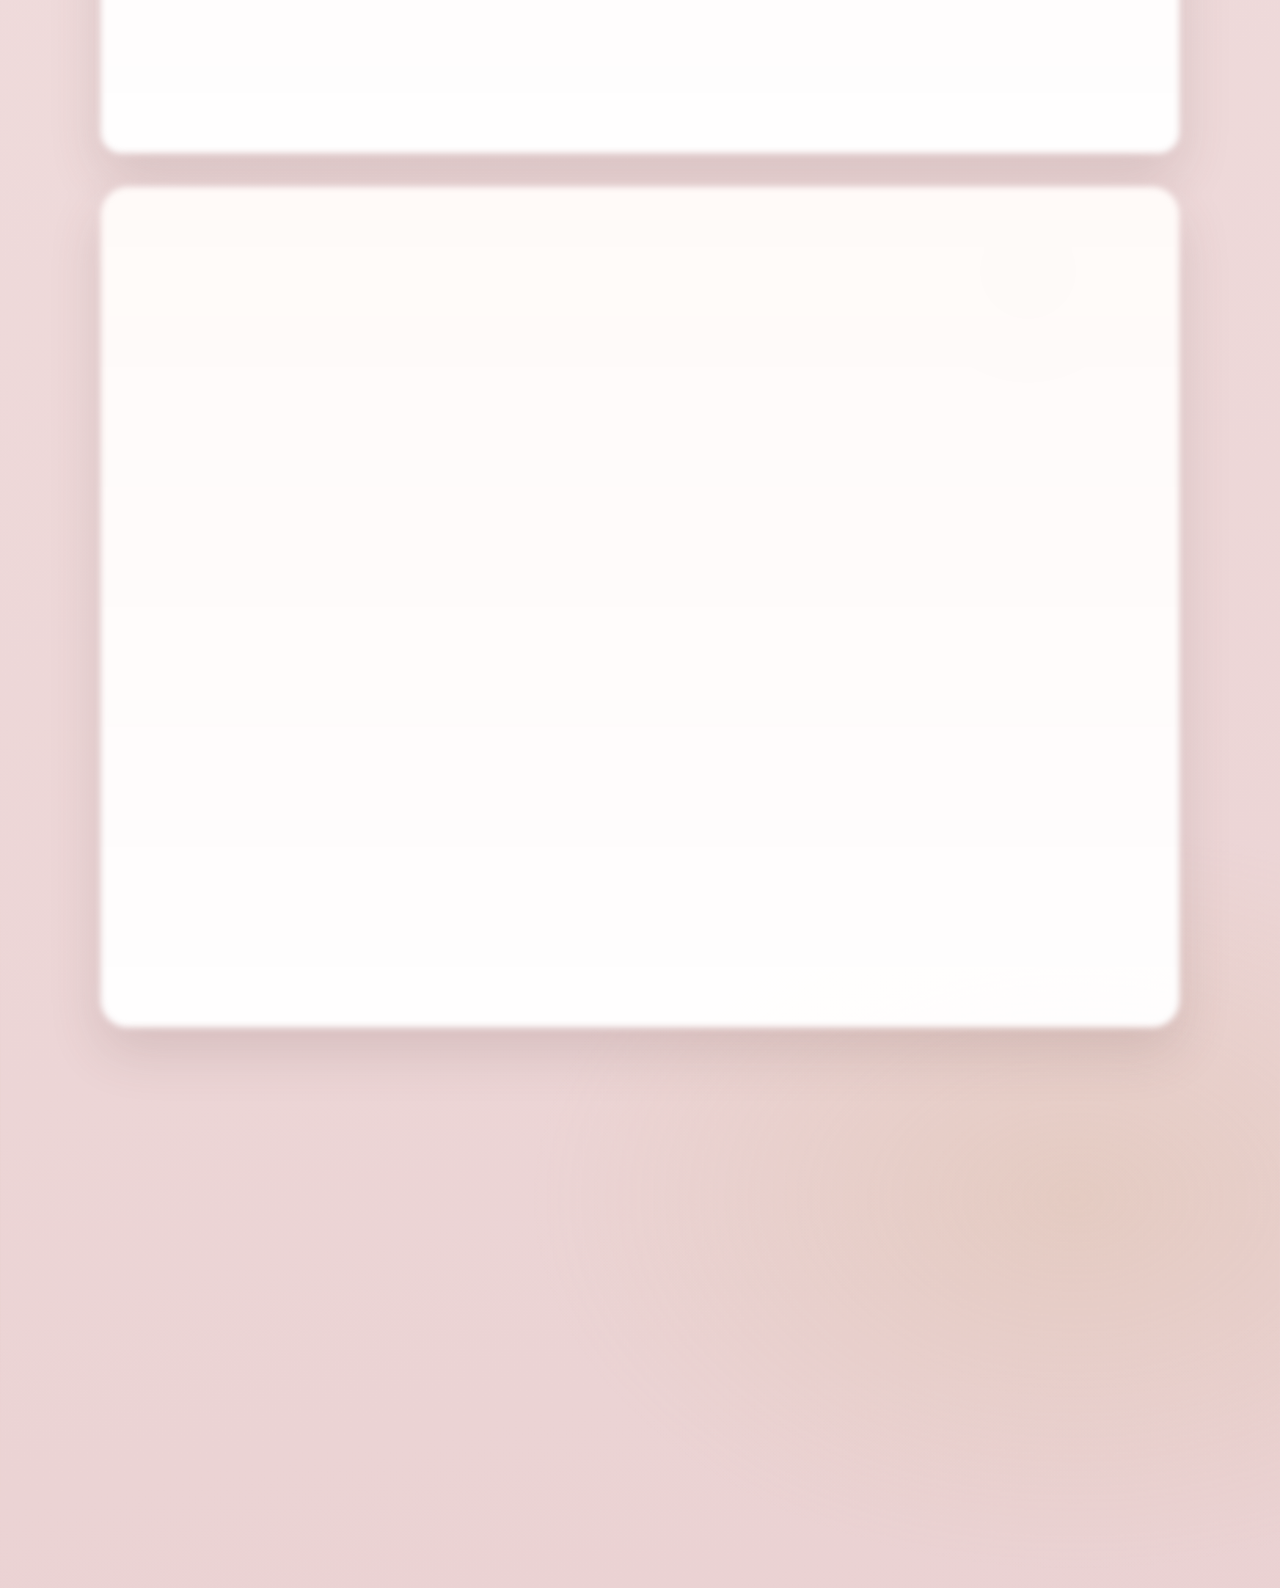
==== commit 7832638f: "Avoid duplicate parent-host greeting" ====
--- a/frontend/index.html
+++ b/frontend/index.html
@@ -96,7 +96,6 @@
       <p id="invitationLead" class="lead">
         Dengan hormat kami mengundang Bapak/Ibu/Saudara/i untuk menghadiri acara kami.
       </p>
-      <h3 id="hostCoupleNames" class="host-couple-names">Alya &amp; Fajar</h3>
     </section>
 
     <section id="mempelai" class="section card reveal mempelai-intro">
--- a/frontend/style.css
+++ b/frontend/style.css
@@ -920,6 +920,15 @@
     grid-row: 1 / span 4;
     margin-top: 0;
   }
+
+  .mempelai-intro.is-profile-only {
+    display: block;
+  }
+
+  .mempelai-intro.is-profile-only .couple-grid {
+    max-width: 760px;
+    margin: 0 auto;
+  }
 }
 
 .section-kicker {
@@ -964,17 +973,29 @@
   line-height: 1.95;
 }
 
+.mempelai-intro.is-profile-only > .section-kicker,
+.mempelai-intro.is-profile-only > .bismillah-title,
+.mempelai-intro.is-profile-only > .lead {
+  display: none;
+}
+
 .host-invitation-section {
+  max-width: 780px;
+  margin-inline: auto;
+  padding: clamp(36px, 5vw, 58px) clamp(22px, 5vw, 64px);
   text-align: center;
+  background:
+    radial-gradient(circle at 50% 0, rgba(255, 255, 255, 0.7), transparent 52%),
+    linear-gradient(180deg, rgba(255, 252, 248, 0.94), rgba(255, 247, 240, 0.86));
 }
 
 .host-invitation-section h2 {
-  margin: 8px auto 0;
-  max-width: min(100%, 360px);
+  margin: 12px auto 0;
+  max-width: min(100%, 520px);
   text-align: center;
   font-family: "Cormorant Garamond", serif;
-  font-size: clamp(1.8rem, 6vw, 2.8rem);
-  line-height: 1.34;
+  font-size: clamp(2rem, 4vw, 3.05rem);
+  line-height: 1.2;
   font-weight: 600;
   letter-spacing: 0.02em;
   color: var(--text);
@@ -989,26 +1010,16 @@
 #hostSectionLabel {
   font-family: var(--font-accent);
   font-size: 0.72rem;
-  letter-spacing: 0.18em;
+  letter-spacing: 0.2em;
   text-transform: uppercase;
   font-weight: 700;
+  color: var(--muted);
 }
 
 #invitationLead {
   font-family: var(--font-body);
-  font-size: 0.95rem;
-  line-height: 1.75;
-}
-
-.host-couple-names {
-  margin: 20px auto 0;
-  font-family: var(--font-display);
-  font-size: clamp(2.35rem, 8vw, 4rem);
-  line-height: 0.98;
-  font-weight: 500;
-  color: var(--text);
-  letter-spacing: 0;
-  text-align: center;
+  font-size: 0.98rem;
+  line-height: 1.86;
 }
 
 .host-invitation-section .section-kicker,
@@ -1017,8 +1028,18 @@
 }
 
 .host-invitation-section .lead {
-  max-width: 720px;
-  margin-top: 18px;
+  position: relative;
+  max-width: 560px;
+  margin: 28px auto 0;
+}
+
+.host-invitation-section .lead::before {
+  content: "";
+  display: block;
+  width: 120px;
+  height: 1px;
+  margin: 0 auto 20px;
+  background: linear-gradient(90deg, transparent, rgba(158, 117, 118, 0.62), transparent);
 }
 
 .couple-grid {
@@ -2719,6 +2740,17 @@
     line-height: 1.38;
   }
 
+  .host-invitation-section {
+    padding: 30px 18px 28px;
+  }
+
+  .host-invitation-section .lead {
+    max-width: 30ch;
+    margin-top: 22px;
+    font-size: 0.9rem;
+    line-height: 1.76;
+  }
+
   .subtitle {
     font-size: 0.92rem;
   }
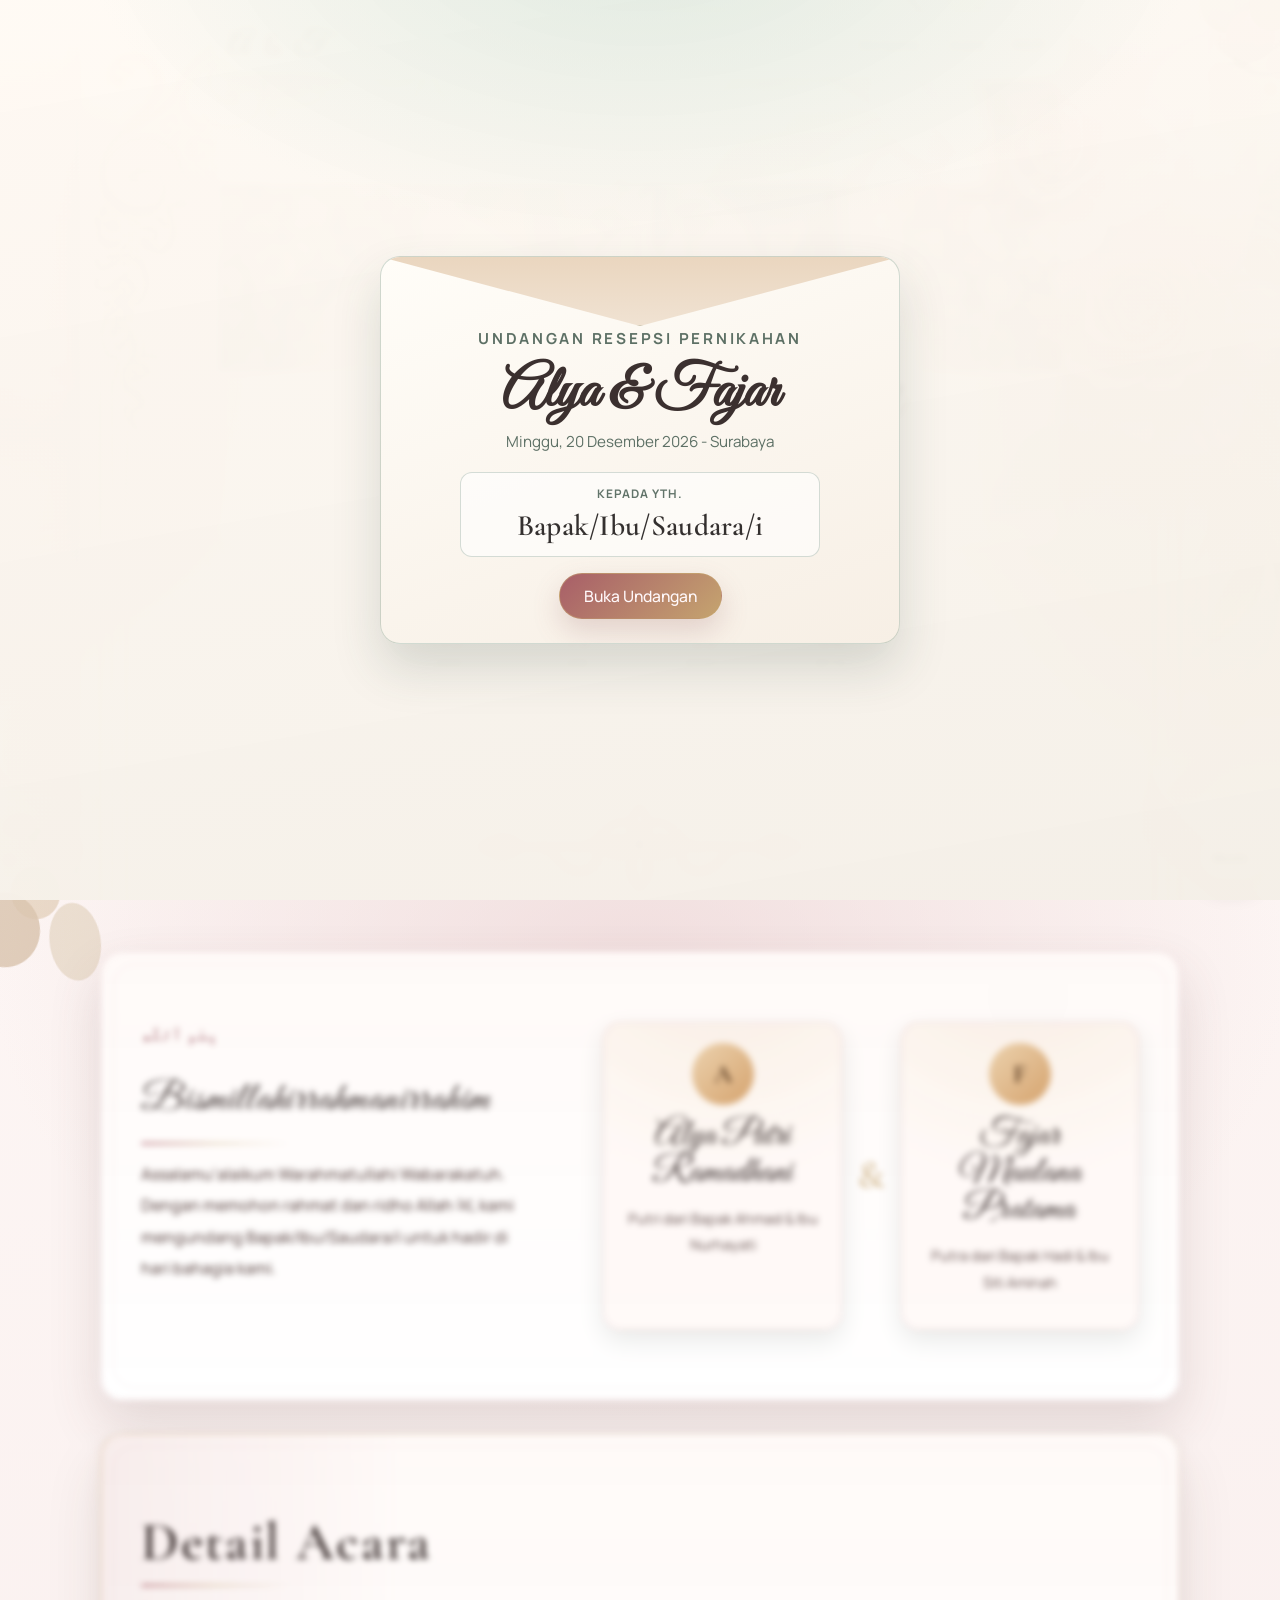
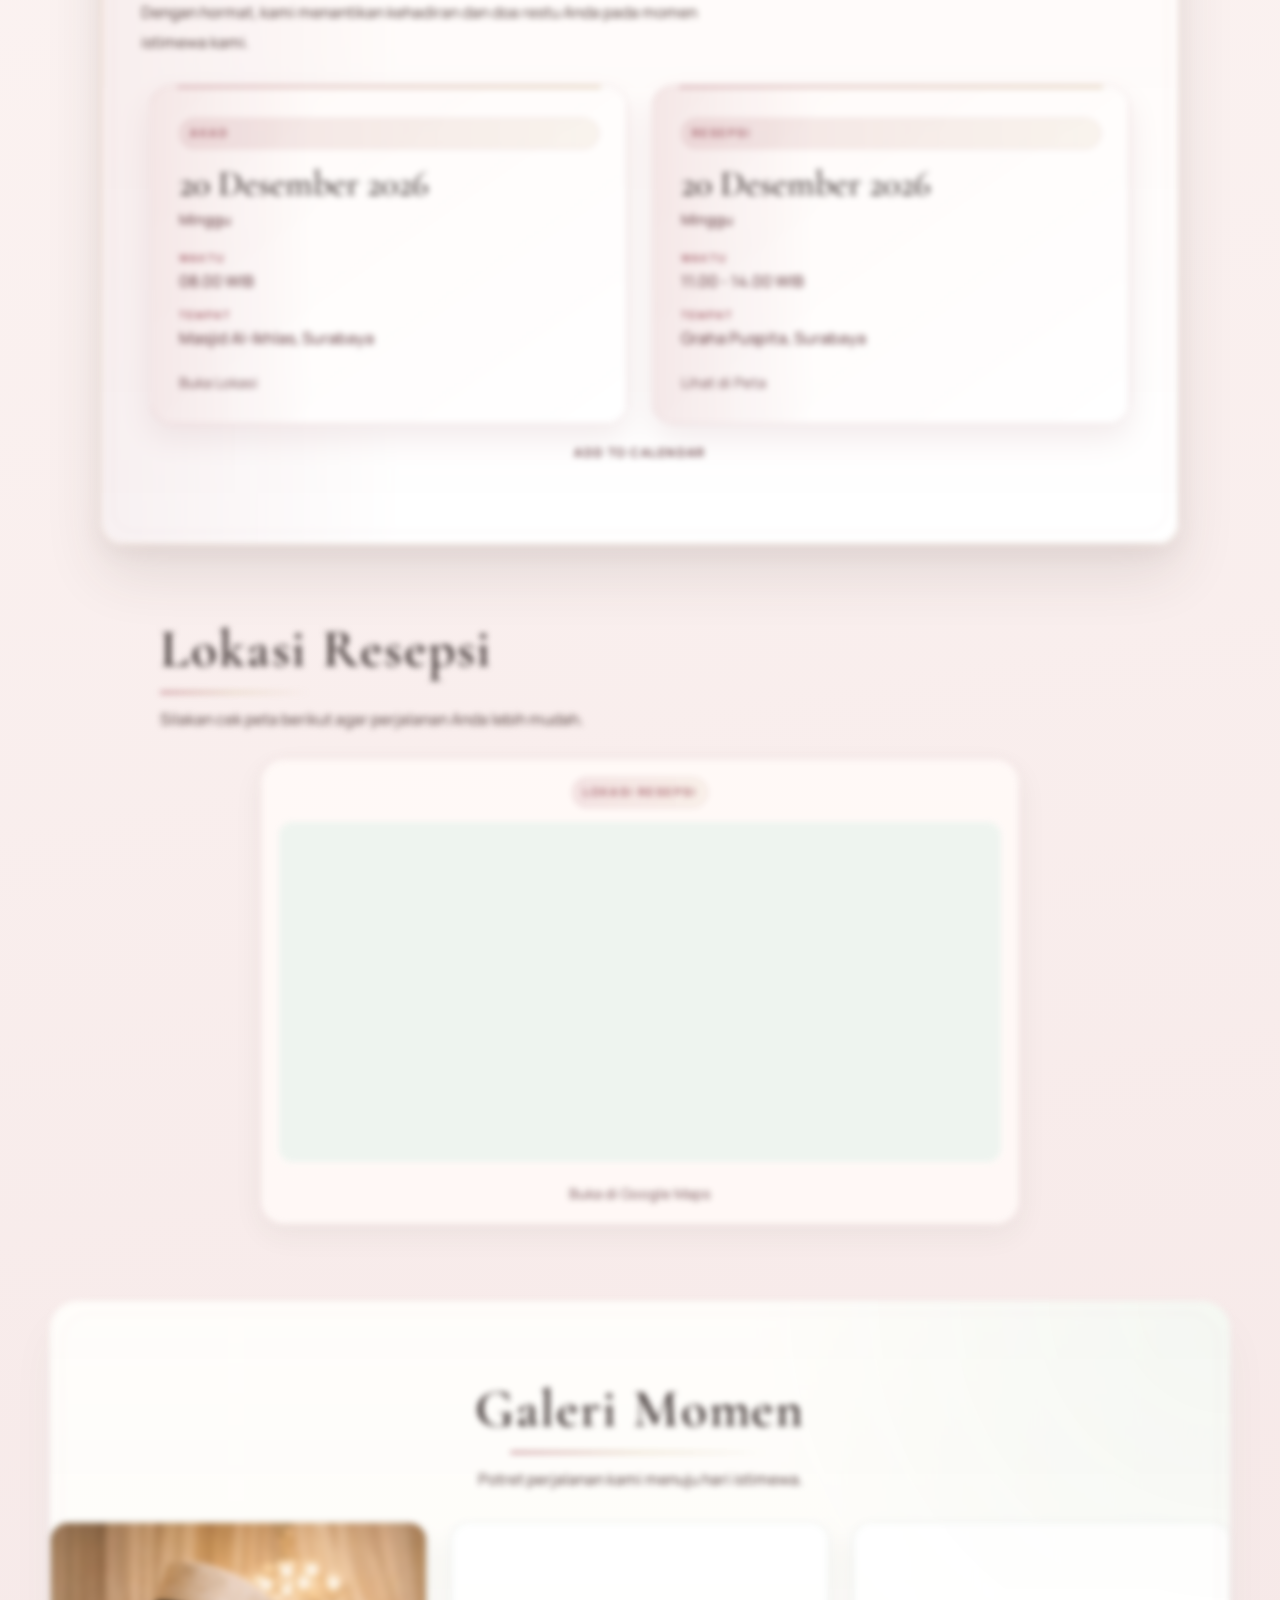
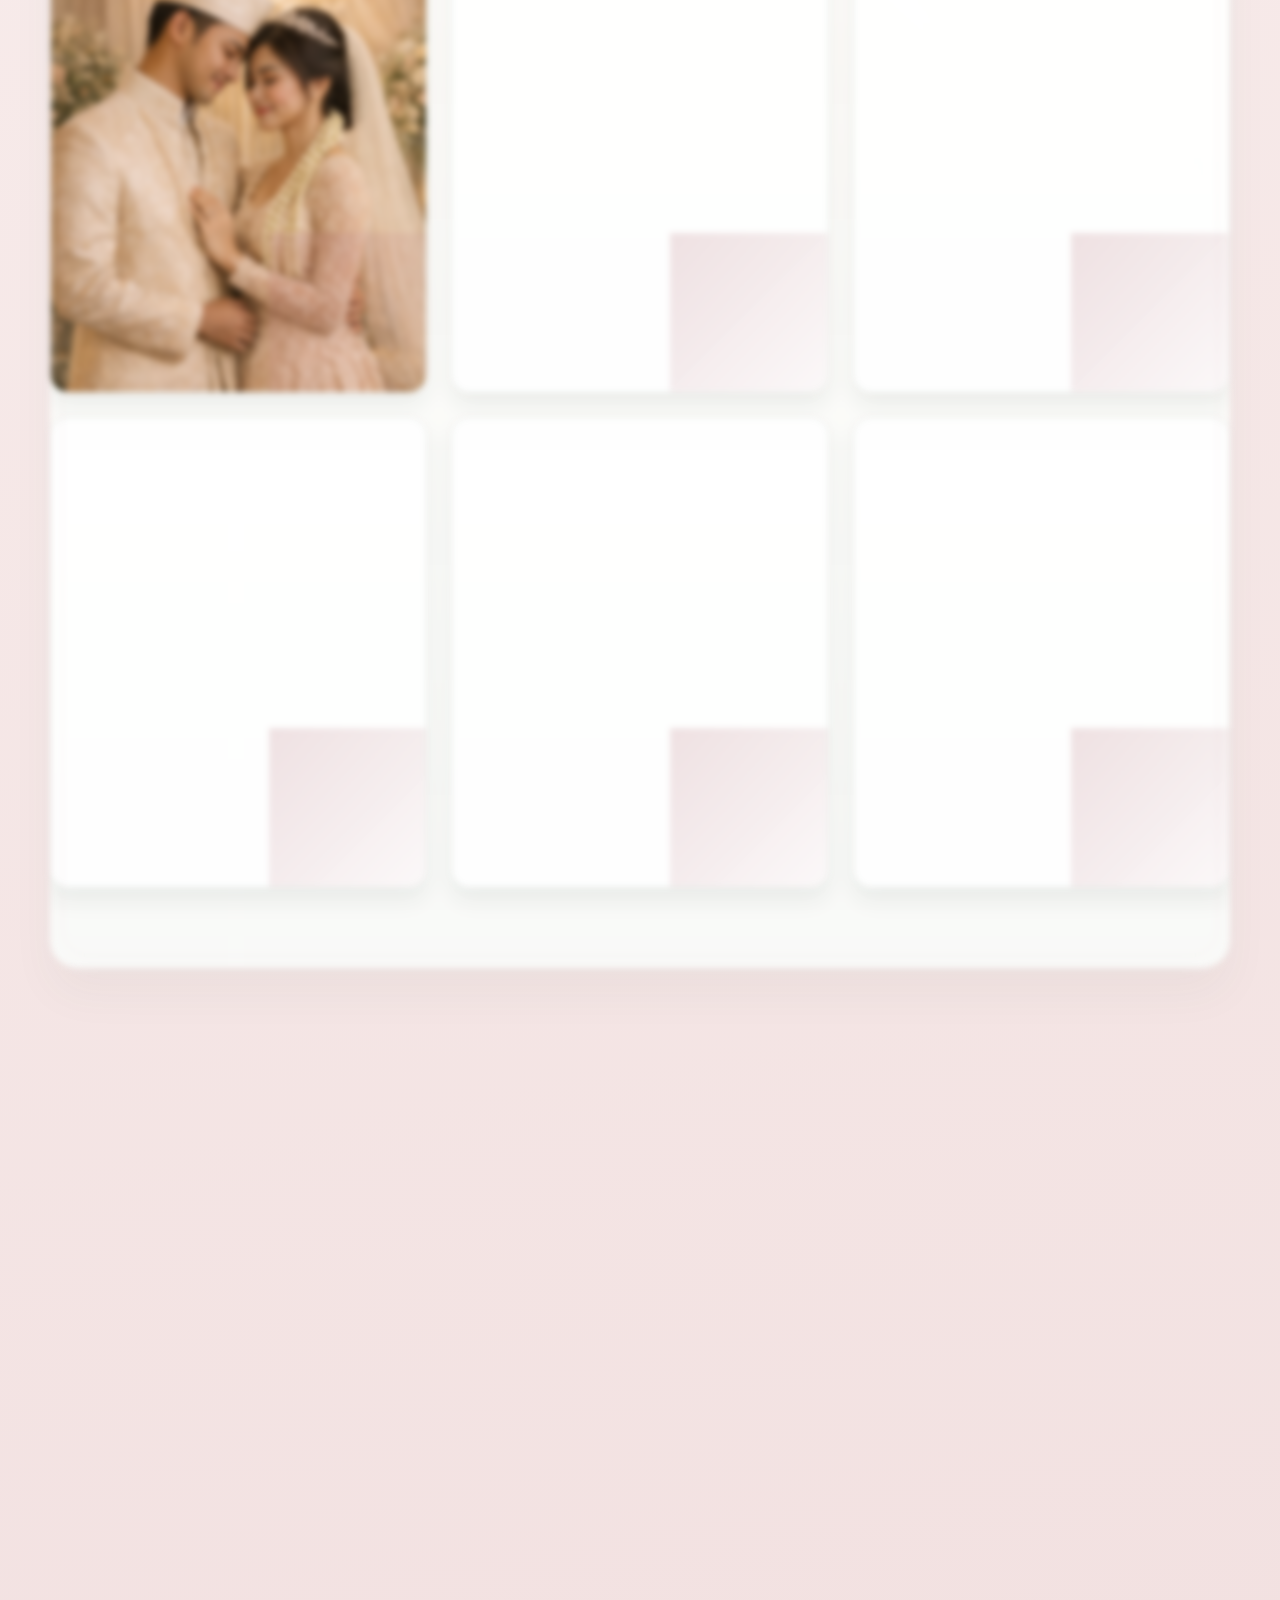
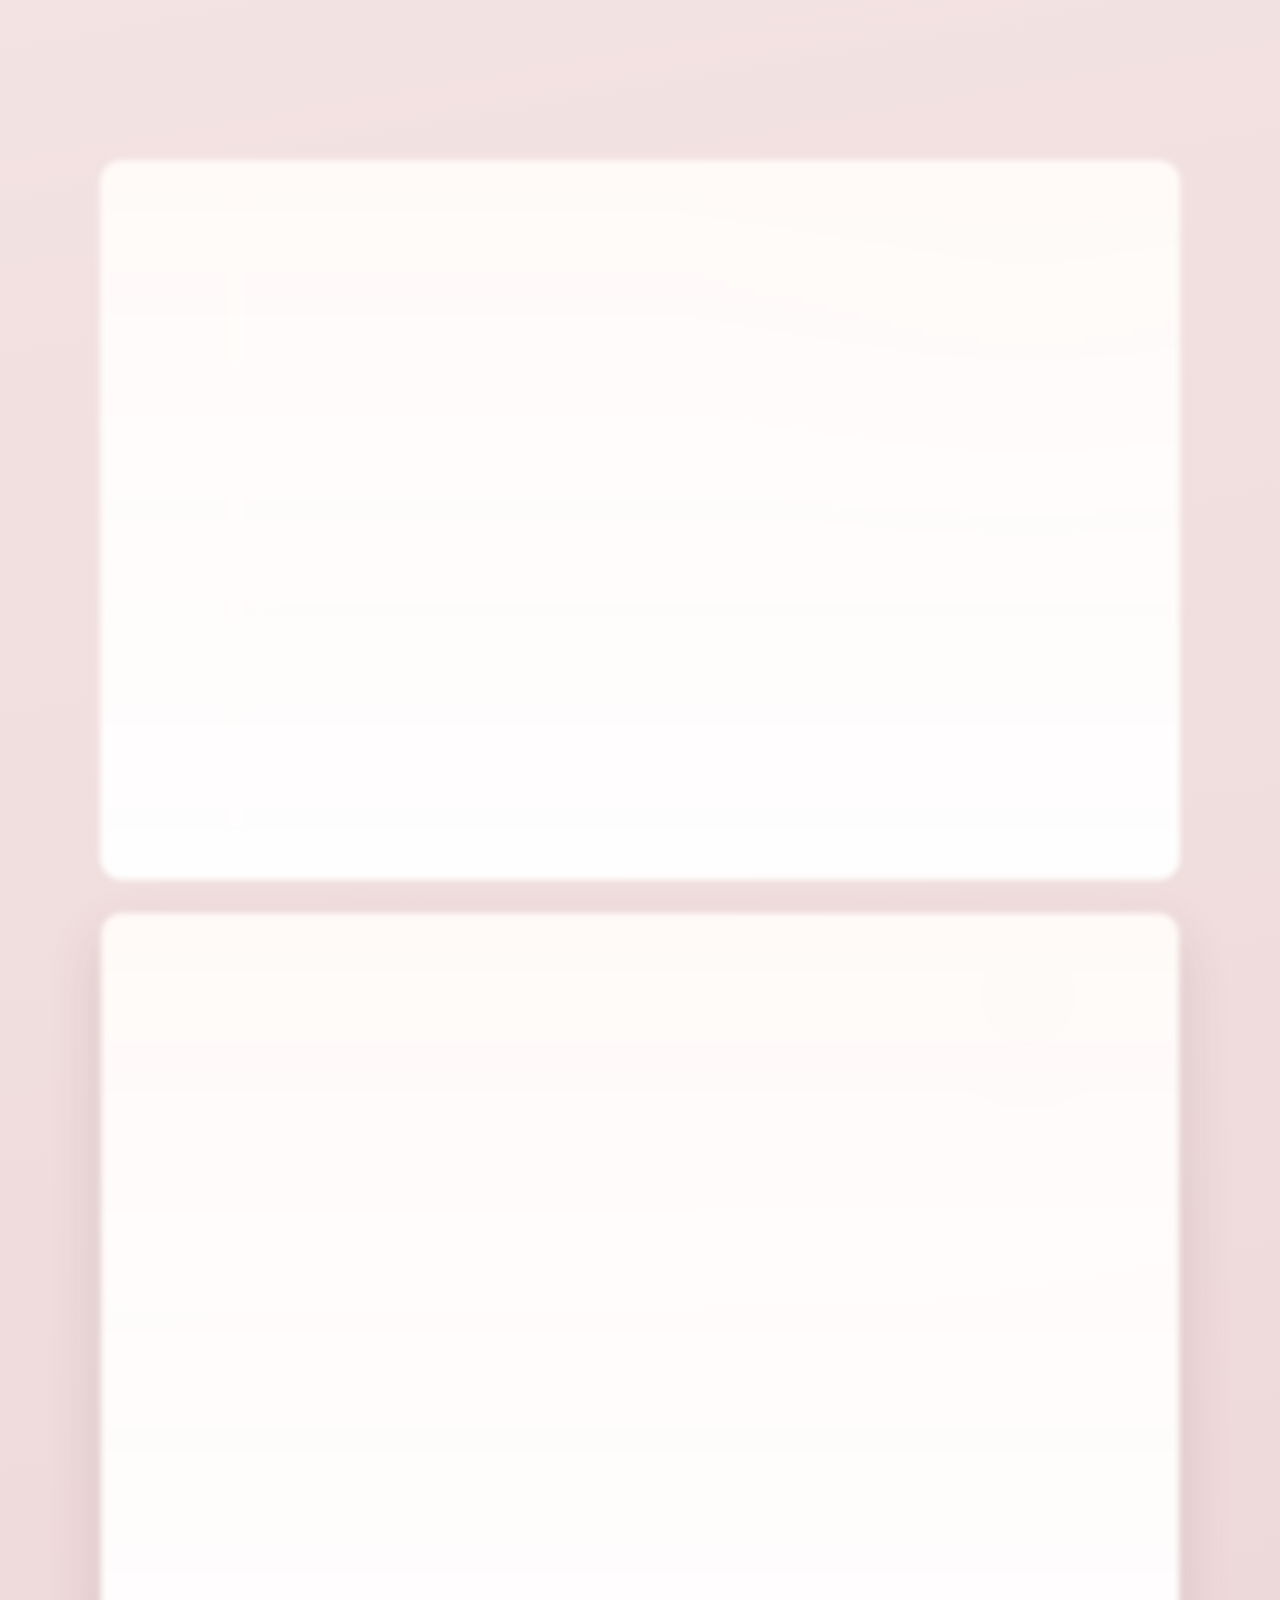
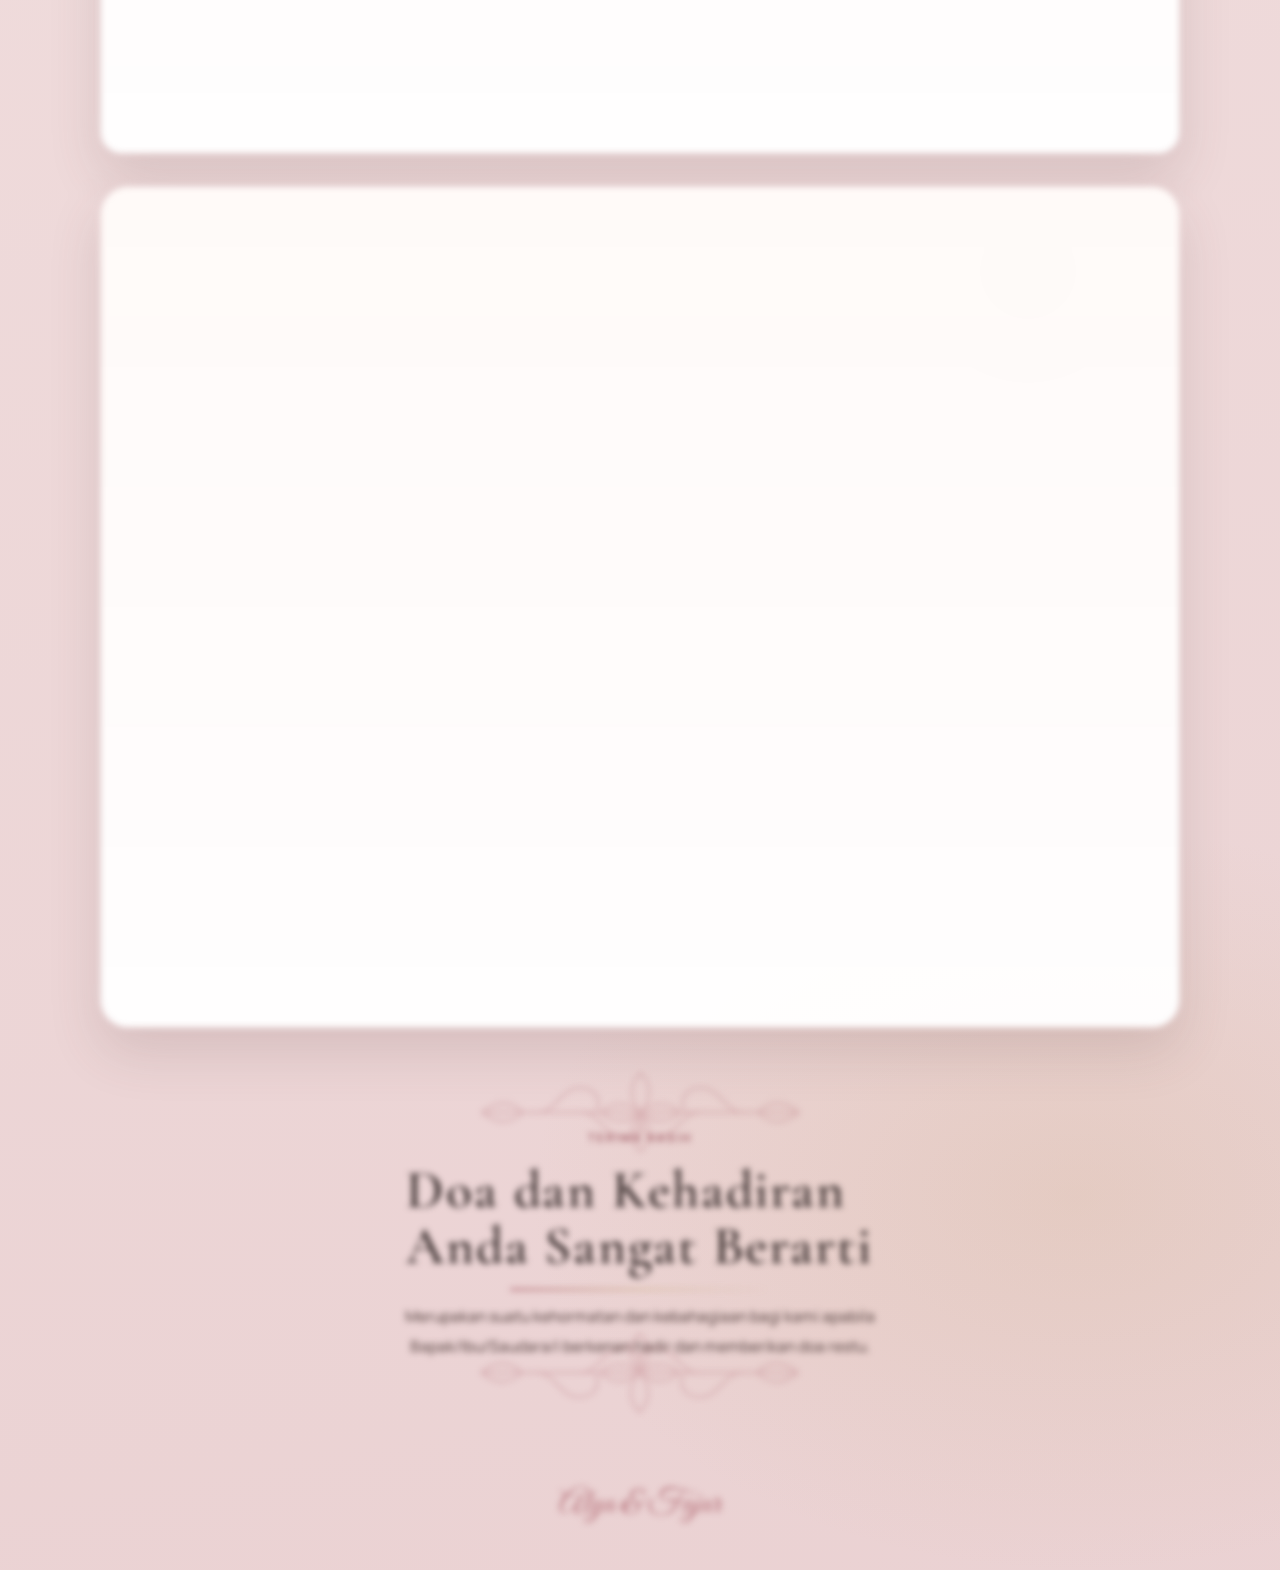
==== commit 70d48c1d: "Polish premium invitation details" ====
--- a/frontend/index.html
+++ b/frontend/index.html
@@ -291,7 +291,7 @@
     <section class="section closing-section reveal">
       <p class="section-kicker">Terima Kasih</p>
       <h2>Doa dan Kehadiran Anda Sangat Berarti</h2>
-      <p class="lead">Merupakan suatu kehormatan dan kebahagiaan bagi kami apabila Bapak/Ibu/Saudara/i berkenan hadir serta memberikan doa restu.</p>
+      <p class="lead">Merupakan suatu kehormatan dan kebahagiaan bagi kami apabila Bapak/Ibu/Saudara/i berkenan hadir dan memberikan doa restu.</p>
     </section>
   </main>
 
--- a/frontend/style.css
+++ b/frontend/style.css
@@ -35,7 +35,7 @@
   --hero-name-font-size: clamp(3rem, 8vw, 6rem);
   --hero-name-font-weight: 400;
   --hero-name-line-height: 0.95;
-  --hero-name-letter-spacing: 0;
+  --hero-name-letter-spacing: 0.04em;
 }
 
 * {
@@ -664,6 +664,7 @@
 
 .hero-name .char {
   display: inline-block;
+  margin-inline: 0.012em;
   opacity: 0;
   transform: translateY(16px) scale(0.92);
   animation: hero-letter-in 0.52s cubic-bezier(.2, .8, .22, 1) forwards;
@@ -819,8 +820,21 @@
     linear-gradient(180deg, rgba(255, 252, 247, 0.95), rgba(252, 246, 238, 0.9));
   border-color: rgba(203, 175, 146, 0.42);
   box-shadow:
-    0 24px 42px rgba(66, 55, 41, 0.08),
+    0 30px 58px rgba(66, 55, 41, 0.11),
+    0 10px 22px rgba(158, 117, 118, 0.08),
     inset 0 1px 0 rgba(255, 255, 255, 0.72);
+}
+
+#acara.card::before {
+  content: "";
+  position: absolute;
+  inset: 0;
+  padding: 1px;
+  border-radius: inherit;
+  background: linear-gradient(135deg, rgba(210, 169, 116, 0.46), rgba(255, 255, 255, 0.18), rgba(158, 117, 118, 0.28));
+  pointer-events: none;
+  mask: linear-gradient(#000 0 0) content-box, linear-gradient(#000 0 0);
+  mask-composite: exclude;
 }
 
 .gallery-section {
@@ -1010,7 +1024,8 @@
 #hostSectionLabel {
   font-family: var(--font-accent);
   font-size: 0.72rem;
-  letter-spacing: 0.2em;
+  letter-spacing: 0.08em;
+  line-height: 1.5;
   text-transform: uppercase;
   font-weight: 700;
   color: var(--muted);
